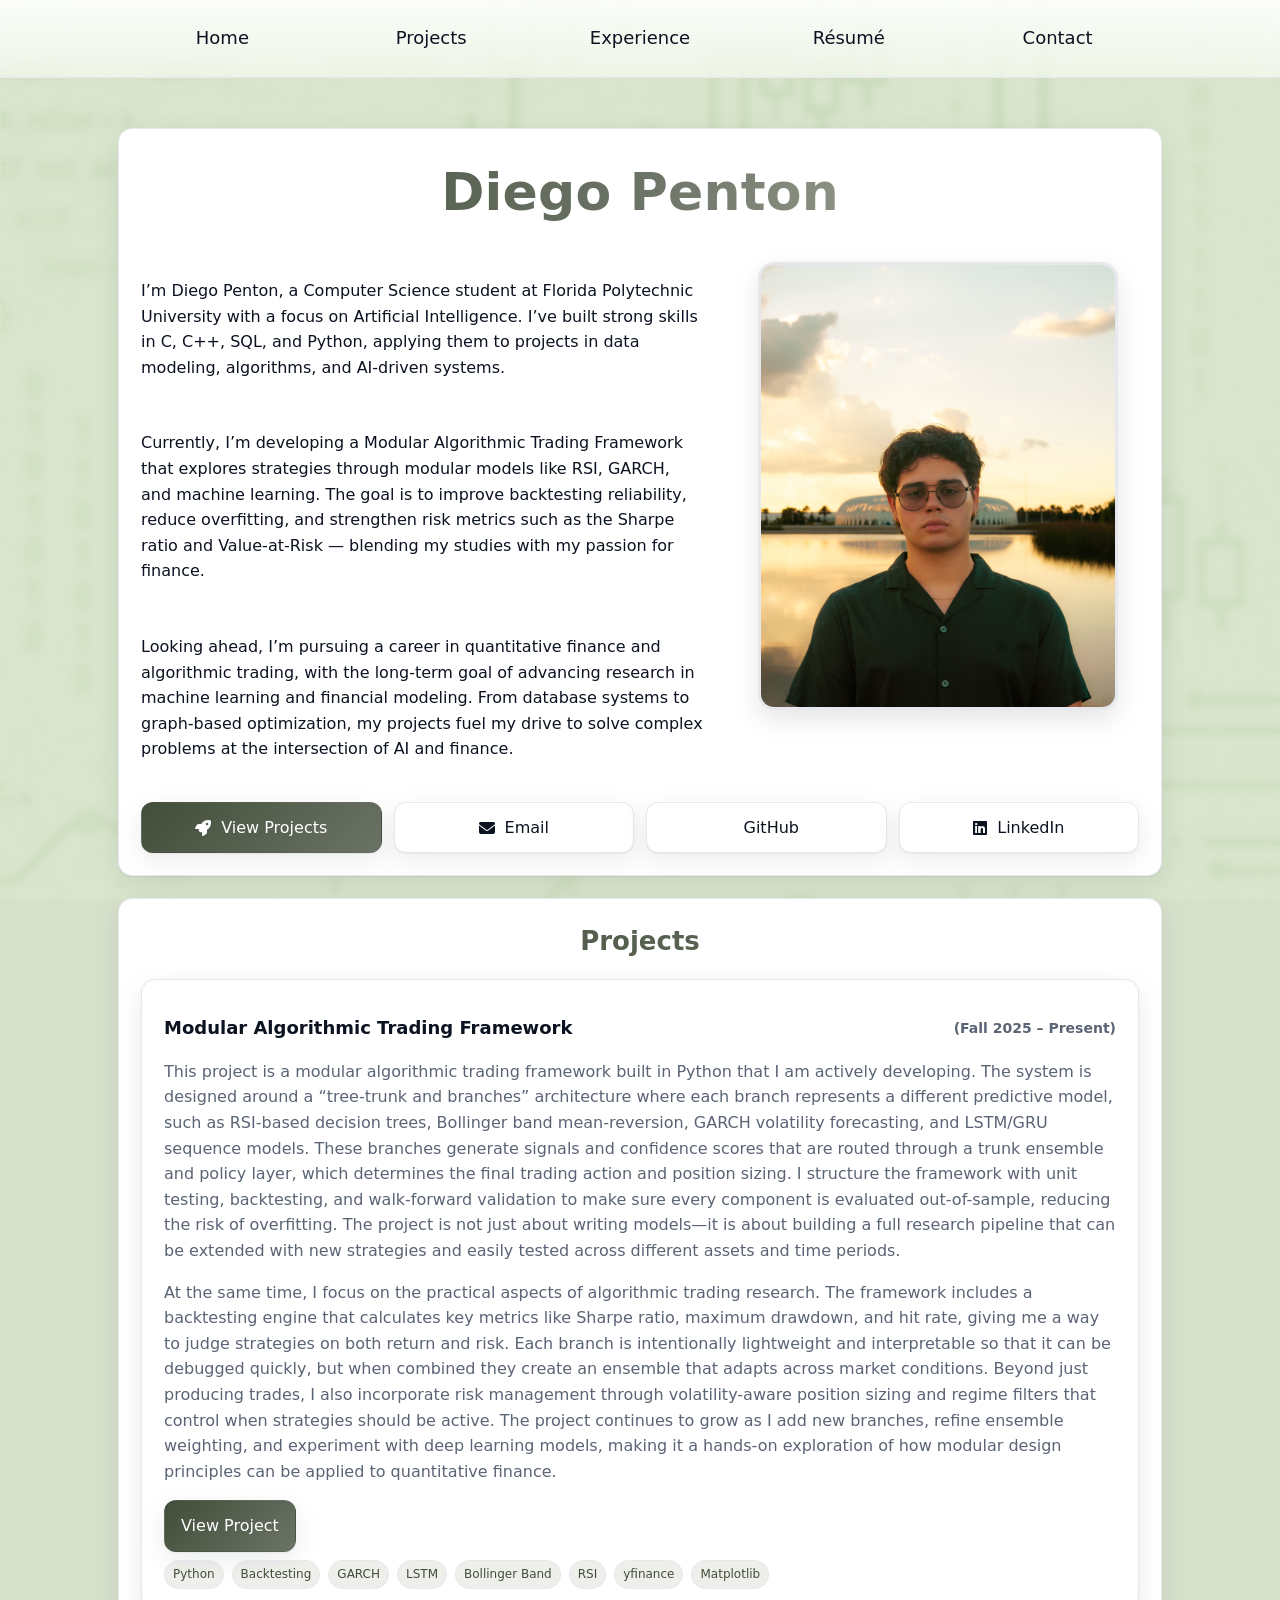
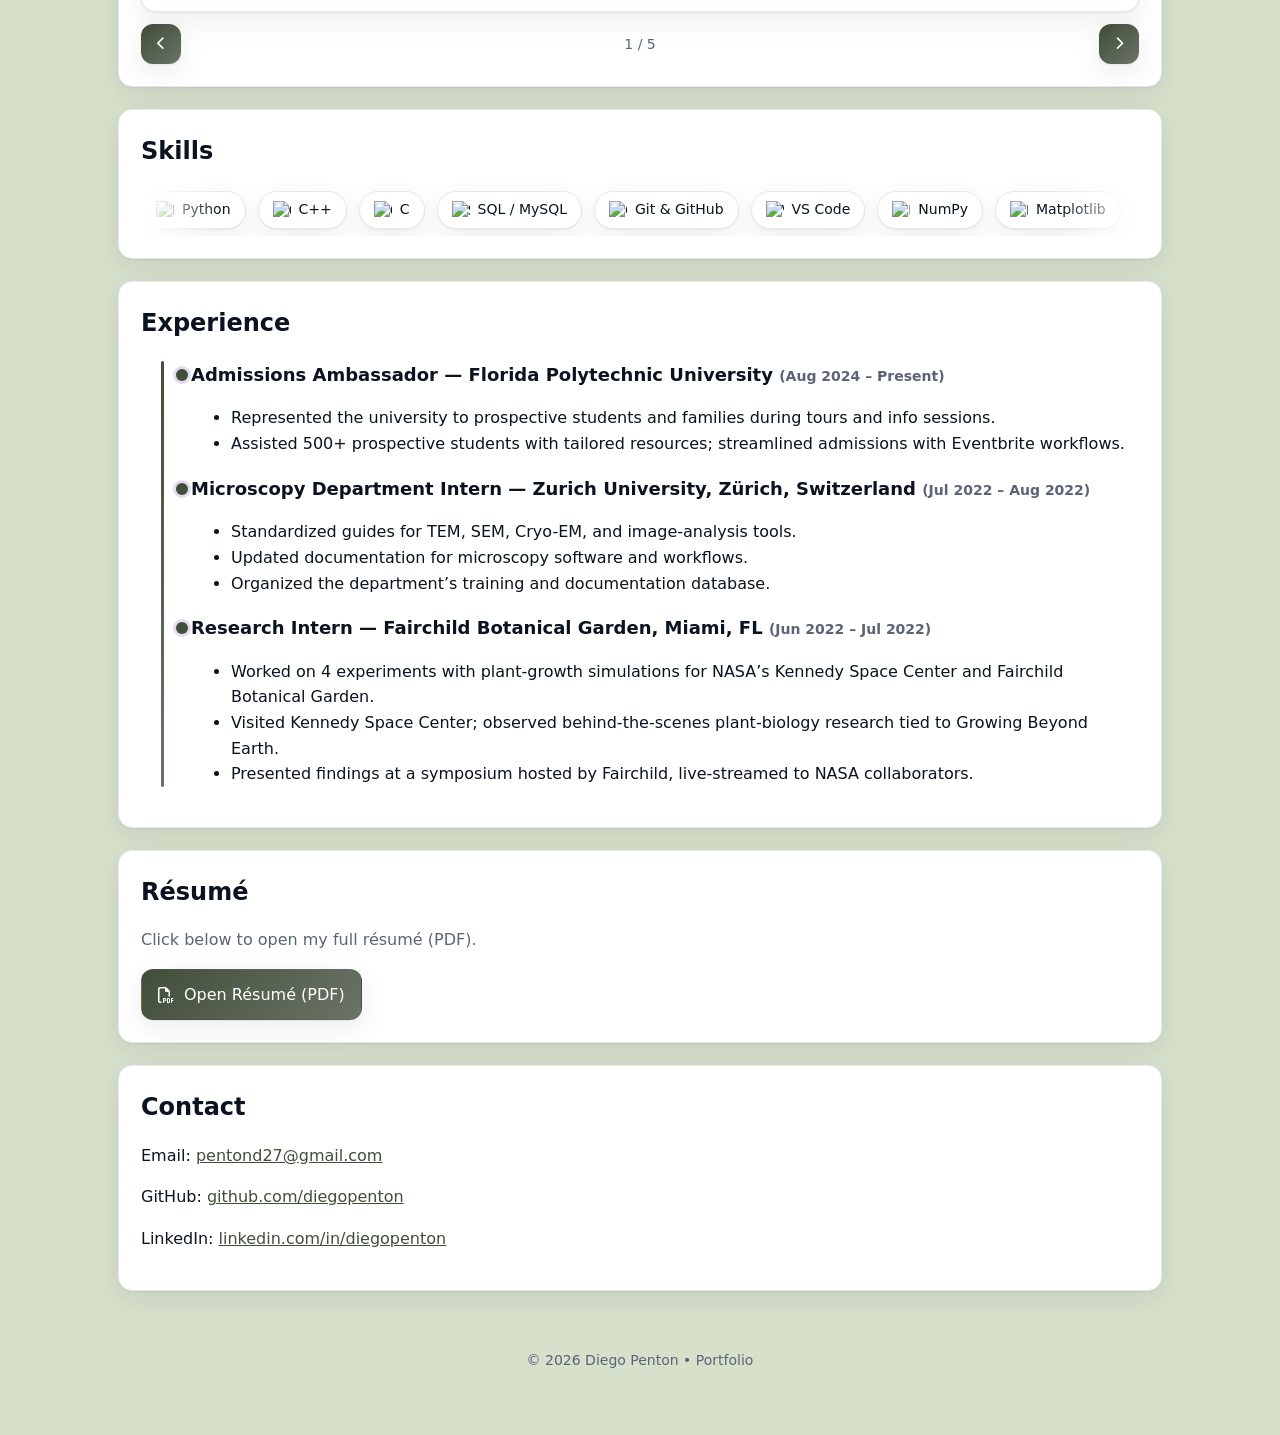
==== index.html @ 72106fbd "Update portfolio resume link to 2026 PDF" ====
<!DOCTYPE html>
<html lang="en">
<head>
  <meta charset="utf-8" />
  <meta name="viewport" content="width=device-width, initial-scale=1" />
  <title>Diego Penton — Portfolio</title>
  <meta name="description" content="Diego Penton — Computer Science (AI). Projects, experience, skills, and contact." />
  <meta name="color-scheme" content="light dark">

  <!-- Icons -->
  <link rel="stylesheet" href="https://cdn.jsdelivr.net/gh/devicons/devicon@v2.15.1/devicon.min.css" />
  <link rel="stylesheet" href="https://cdnjs.cloudflare.com/ajax/libs/font-awesome/6.5.1/css/all.min.css" />

  <style>
    /* =============================
       Design tokens (Sage palette)
    ============================= */
    :root{
      --bg:#d7e0cb;      /* page background */
      --card:#ffffff;    /* cards/panels */
      --text:#46523f;    /* main text */
      --muted:#6b7366;   /* secondary text */
      --border:#dadcd0;  /* subtle divider */
    
      --accent:#414e39;   /* deep sage */
      --accent-2:#6b7366; /* desaturated sage */
      --accent-3:#bdbfae; /* warm light sage */
    
      --radius:14px;
      --shadow:0 1px 2px rgba(0,0,0,.05), 0 8px 24px rgba(0,0,0,.08);
    }

    @media (prefers-color-scheme: light){
      :root{
        --bg:#ffffff; --text:#0b1220; --muted:#5b6475; --card:#ffffff; --border:#e6e8ee;
        --shadow:0 1px 2px rgba(16,24,40,.06), 0 8px 28px rgba(16,24,40,.08);
      }
    }

    /* =============================
       Base
    ============================= */
    *{ box-sizing:border-box; }

    html, body{
      margin:0;
      padding:0;
      background:
        radial-gradient(1000px 600px at 85% -10%, rgba(189,191,174,.45), transparent 60%),
        radial-gradient(900px 520px at -10% 10%, rgba(107,115,102,.25), transparent 55%),
        var(--bg);
      color:var(--text);
      font:16px/1.6 ui-sans-serif, system-ui, -apple-system, Segoe UI, Inter, Roboto, Arial, sans-serif;
    }

    a{ color:var(--accent); }
    a:hover{ text-decoration:underline; }

    .wrap{ max-width:1100px; margin:0 auto; padding:28px; }

    .card{
      background:var(--card);
      border:1px solid var(--border);
      border-radius:var(--radius);
      box-shadow:var(--shadow);
      padding:22px;
    }

    .btn{
      display:inline-flex;
      gap:10px;
      align-items:center;
      padding:12px 16px;
      border-radius:12px;
      border:1px solid var(--border);
      background:var(--card);
      color:var(--text);
      box-shadow:var(--shadow);
      text-decoration:none;
    }
    .btn.primary{
      background:linear-gradient(135deg, var(--accent), var(--accent-2));
      color:#fff;
      border-color:transparent;
    }
    .btn.primary:hover{ filter:brightness(1.05); }

    h1{ font-size:36px; letter-spacing:.2px; margin:0; }
    h2{ font-size:24px; margin:0 0 12px; }
    h3{ font-size:18px; margin:12px 0 6px; }
    .sub{ color:var(--muted); }

    section{ margin:22px 0; }

    /* =============================
       Navbar (centered links)
    ============================= */
    .nav{
      position:sticky;
      top:0;
      z-index:50;
      background:linear-gradient(180deg, rgba(255,255,255,.9), rgba(255,255,255,.6));
      border-bottom:1px solid var(--border);
      backdrop-filter:saturate(140%) blur(8px);
    }
    .nav-inner{
      max-width:1100px;
      margin:0 auto;
      padding:10px 28px;
      display:flex;
      align-items:center;
      justify-content:center;
      gap:40px;
    }
    .links{
      display:flex;
      flex:1;
      justify-content:space-between;
    }
    .links a{
      flex:1;
      text-align:center;
      font-size:18px;
      padding:14px 0;
      border:none;
      background:transparent;
      border-radius:0;
      color:var(--text);
      text-decoration:none;
    }

    /* =============================
       Hero (title + 2-column layout)
    ============================= */
    .hero{ margin-bottom:18px; }

    .hero-title{
      font-size:52px;
      font-weight:700;
      text-align:center;
      margin:0 0 28px 0;
      background:linear-gradient(90deg, var(--accent), var(--accent-2), var(--accent-3));
      -webkit-background-clip:text;
      background-clip:text;
      color:transparent;
    }

    .hero-grid{
      display:grid;
      grid-template-columns:1.4fr 1fr; /* text more space */
      gap:32px;
      align-items:start;             /* top-align text + photo */
    }
    .hero-text{
      display:flex;
      flex-direction:column;
      gap:18px;
    }
    .about-text{
      font-size:18px;
      line-height:1.75;
      color:var(--text);
    }

    /* Hero buttons — responsive 4-across */
    .hero-buttons{
      display:grid;
      gap:12px;
      margin-top:24px;
    }
    .hero-buttons .btn{
      width:100%;
      justify-content:center;
      text-align:center;
    }
    @media (min-width:600px){
      .hero-buttons{ grid-template-columns:repeat(2, 1fr); }
    }
    @media (min-width:900px){
      .hero-buttons{ grid-template-columns:repeat(4, 1fr); }
    }

    /* Hero photo */
    .hero-photo{ justify-self:center; }
    .avatar-hero{
      width:100%;
      max-width:360px;
      height:auto;
      object-fit:cover;
      border-radius:16px;
      border:3px solid var(--border);
      box-shadow:0 10px 26px rgba(0,0,0,.1);
      background:#fff;
      margin:0 auto;
    }

    /* Stack hero on mobile */
    @media (max-width:900px){
      .hero-grid{ grid-template-columns:1fr; text-align:center; }
      .hero-buttons{ justify-content:center; } /* not strictly needed w/grid, kept harmless */
    }

    /* =============================
       Projects (carousel + tags)
    ============================= */
    .proj-grid{ display:grid; gap:16px; }
    @media (min-width:800px){
      .proj-grid{ grid-template-columns:repeat(2, minmax(0,1fr)); }
    }

    .proj{ overflow:hidden; }
    .proj h3{
      display:flex;
      align-items:center;
      justify-content:space-between;
    }

    .proj-heading{
      display:flex;
      align-items:center;
      justify-content:center;
      font-size:26px;
      font-weight:600;
      margin-bottom:16px;
      text-align:center;
      background:linear-gradient(90deg, var(--accent), var(--accent-2));
      -webkit-background-clip:text;
      background-clip:text;
      color:transparent;
    }

    .tags{
      display:flex;
      gap:8px;
      flex-wrap:wrap;
      margin-top:8px;
    }
    .tag{
      font-size:12px;
      padding:4px 8px;
      border:1px solid var(--border);
      border-radius:999px;
      color:var(--accent);
      background:rgba(189,191,174,.25);
    }

    /* Carousel */
    .proj-carousel{ position:relative; }
    .proj-carousel .proj{ display:none; }
    .proj-carousel .proj.active{ display:block; }

    .proj-controls{
      display:flex;
      align-items:center;
      justify-content:space-between;
      gap:12px;
      margin-top:12px;
    }
    .proj-btn{
      display:inline-flex;
      align-items:center;
      justify-content:center;
      width:40px;
      height:40px;
      border-radius:10px;
      cursor:pointer;
      border:1px solid var(--border);
      background:var(--card);
      color:var(--text);
      box-shadow:var(--shadow);
    }
    .proj-btn:hover{ border-color:var(--accent); }
    .proj-counter{ color:var(--muted); font-size:14px; }

    /* =============================
       Skills (teleprompter marquee)
    ============================= */
    .skills-marquee{
      overflow:hidden;
      position:relative;
      padding:8px 0;
      mask-image:linear-gradient(90deg, transparent 0, #000 8%, #000 92%, transparent 100%);
      -webkit-mask-image:linear-gradient(90deg, transparent 0, #000 8%, #000 92%, transparent 100%);
    }
    .skills-marquee .track{
      display:inline-flex;
      gap:12px;
      will-change:transform;
      animation:marquee var(--dur, 20s) linear infinite;
    }
    .skills-marquee:hover .track{ animation-play-state:paused; }
    .skills-marquee[data-dir="right"] .track{ animation-direction:reverse; }

    .skill{
      display:inline-flex;
      align-items:center;
      gap:8px;
      padding:8px 14px;
      border:1px solid var(--border);
      border-radius:999px;
      background:var(--card);
      color:var(--text);
      box-shadow:var(--shadow);
      font-size:14px;
      line-height:1.4;
      white-space:nowrap;
    }
    .skill-icon{ width:18px; height:18px; object-fit:contain; flex-shrink:0; }

    @keyframes marquee{
      from{ transform:translateX(0); }
      to  { transform:translateX(-50%); }
    }
    @media (prefers-reduced-motion:reduce){
      .skills-marquee .track{ animation:none; }
      .skills-marquee{
        mask-image:none;
        -webkit-mask-image:none;
        overflow:visible;
      }
    }

    /* =============================
       Timeline (Experience)
    ============================= */
    .timeline{
      position:relative;
      padding-left:50px;                /* space between line and text */
    }
    .timeline::before{
      content:"";
      position:absolute;
      left:20px;
      top:0;
      bottom:0;
      width:3px;
      border-radius:3px;
      background:linear-gradient(var(--accent), var(--accent-2));
    }
    .titem{
      position:relative;
      margin:18px 0;
    }
    .titem::before{
      content:"";
      position:absolute;
      left:-15px;
      top:.5rem;
      width:12px;
      height:12px;
      border-radius:50%;
      background:var(--accent);
      box-shadow:0 0 0 3px rgba(116,75,186,.2);
    }

    /* =============================
       Footer
    ============================= */
    footer{ text-align:center; color:var(--muted); padding:36px 0; }
    .small{ font-size:14px; color:var(--muted); }
    .proj-btn{
      display:inline-flex;
      align-items:center;
      justify-content:center;
      width:40px;
      height:40px;
      border-radius:12px;
      cursor:pointer;
      border:none;
      background:linear-gradient(135deg, var(--accent), var(--accent-2));
      color:#fff;
      box-shadow:var(--shadow);
      transition:filter 0.2s ease;
    }
      .proj-btn:hover{
      filter:brightness(1.05);
    }

    html, body {
      /* fallback while the image loads */
      background-color: #d7e0cb;

      /* wallpaper */
      background-image: url('quant_coding_finance_bg_v2.jpg'); /* adjust if in assets/img */
      background-repeat: repeat-y;        /* tall image, repeats vertically if needed */
      background-position: center top;
      background-size: cover;             /* scales to always cover viewport */
      background-attachment: fixed;       /* gives subtle parallax on scroll */
      margin: 0;
      padding: 0;
    }
    /* Ensure body creates a stacking context */
    body { position: relative; }

    
    .bg-blur{
      position: fixed;
      inset: 0;
      pointer-events: none;                 
      background: rgba(215,224,203,0.55);   
      backdrop-filter: blur(4px);
      -webkit-backdrop-filter: blur(4px);   
      z-index: 0;                          
    } 
    /* Lift your content above the overlay */
    .nav, .wrap, .card, header, main, footer { 
      position: relative; 
      z-index: 1; 
}


  </style>
</head>

<body>
  <body>
  <!-- Blur overlay -->
  <div class="bg-blur" aria-hidden="true"></div>
  <!-- ===========================
       NAVBAR
  ============================ -->
  <div class="nav">
    <div class="nav-inner">
      <nav class="links">
        <a href="#home">Home</a>
        <a href="#projects">Projects</a>
        <a href="#experience">Experience</a>
        <a href="#resume">Résumé</a>
        <a href="#contact">Contact</a>
      </nav>
    </div>
  </div>

  <div class="wrap">
    <!-- ===========================
    <!-- HERO / HOME -->
    <section id="home" class="hero card">
      <!-- Title -->
      <h1 class="hero-title gradient-text">Diego Penton</h1>
    
      <!-- Two-column grid -->
      <div class="hero-grid">
        <!-- LEFT: About -->
        <div class="hero-text">
          <p class="about-par">
            I’m Diego Penton, a Computer Science student at Florida Polytechnic University with a
            focus on Artificial Intelligence. I’ve built strong skills in C, C++, SQL, and Python,
            applying them to projects in data modeling, algorithms, and AI-driven systems.
          </p>
        
          <p class="about-par">
            Currently, I’m developing a Modular Algorithmic Trading Framework that explores strategies
            through modular models like RSI, GARCH, and machine learning. The goal is to improve
            backtesting reliability, reduce overfitting, and strengthen risk metrics such as the
            Sharpe ratio and Value-at-Risk — blending my studies with my passion for finance.
          </p>
        
          <p class="about-par">
            Looking ahead, I’m pursuing a career in quantitative finance and algorithmic trading,
            with the long-term goal of advancing research in machine learning and financial modeling.
            From database systems to graph-based optimization, my projects fuel my drive to solve
            complex problems at the intersection of AI and finance.
          </p>
        </div>
      
        <!-- RIGHT: Profile -->
        <div class="hero-photo">
          <img src="profile.jpg" alt="Portrait of Diego Penton" class="avatar-hero" />
        </div>
      </div>
    
      <!-- Buttons row (full width under both columns) -->
      <div class="hero-buttons">
        <a class="btn primary" href="#projects"><i class="fa-solid fa-rocket"></i> View Projects</a>
        <a class="btn" href="mailto:pentond27@gmail.com"><i class="fa-solid fa-envelope"></i> Email</a>
        <a class="btn" href="https://github.com/diegopenton" target="_blank" rel="noopener"><i class="devicon-github-original"></i> GitHub</a>
        <a class="btn" href="https://www.linkedin.com/in/diegopenton" target="_blank" rel="noopener"><i class="fa-brands fa-linkedin"></i> LinkedIn</a>
      </div>
    </section>



    <!-- ===========================
         PROJECTS
    ============================ -->
    <section id="projects">
      <div class="card">
        <div class="proj-heading">Projects</div>

        <div class="proj-carousel" id="projCarousel">
          <!-- 1. Modular Trading -->
          <article class="card proj">
            <h3>Modular Algorithmic Trading Framework <span class="small">(Fall 2025 – Present)</span></h3>
            <p class="sub">
              This project is a modular algorithmic trading framework built in Python that I am actively developing.
              The system is designed around a “tree-trunk and branches” architecture where each branch represents
              a different predictive model, such as RSI-based decision trees, Bollinger band mean-reversion, GARCH
              volatility forecasting, and LSTM/GRU sequence models. These branches generate signals and confidence
              scores that are routed through a trunk ensemble and policy layer, which determines the final trading
              action and position sizing. I structure the framework with unit testing, backtesting, and walk-forward
              validation to make sure every component is evaluated out-of-sample, reducing the risk of overfitting.
              The project is not just about writing models—it is about building a full research pipeline that can be
              extended with new strategies and easily tested across different assets and time periods.
            </p>
            <p class="sub">
              At the same time, I focus on the practical aspects of algorithmic trading research. The framework
              includes a backtesting engine that calculates key metrics like Sharpe ratio, maximum drawdown, and
              hit rate, giving me a way to judge strategies on both return and risk. Each branch is intentionally
              lightweight and interpretable so that it can be debugged quickly, but when combined they create an
              ensemble that adapts across market conditions. Beyond just producing trades, I also incorporate risk
              management through volatility-aware position sizing and regime filters that control when strategies
              should be active. The project continues to grow as I add new branches, refine ensemble weighting,
              and experiment with deep learning models, making it a hands-on exploration of how modular design
              principles can be applied to quantitative finance.
            </p>
            <a class="btn primary" href="https://github.com/diegopenton/Modular_Algorithmic_Trading_Framework" target="_blank" rel="noopener">View Project</a>
            <div class="tags">
              <span class="tag">Python</span>
              <span class="tag">Backtesting</span>
              <span class="tag">GARCH</span>
              <span class="tag">LSTM</span>
              <span class="tag">Bollinger Band</span>
              <span class="tag">RSI</span>
              <span class="tag">yfinance</span>
              <span class="tag">Matplotlib</span>
            </div>
          </article>

          <!-- 2. DB Project -->
          <article class="card proj" id="database-project">
            <h3>Database Systems Project — The Book Nook <span class="small">(Spring 2025)</span></h3>
            <p class="sub">
              For my <strong>Database Systems course project</strong>, I designed and implemented a relational database
              for <em>The Book Nook</em>, a fictional bookstore specializing in science fiction and fantasy.
              The store needed a system to manage its growing catalog of books and merchandise, track customer purchase histories,
              and generate accurate invoices. I created an entity–relationship model with subtypes for products,
              separating physical books, eBooks, and merchandise. From there, I built the schema, wrote SQL scripts
              for table creation, and implemented stored procedures, queries, and views to automate invoicing,
              update inventory in real time, and analyze sales data.
            </p>
            <p class="sub">
              Working independently, I normalized the design to the third normal form (3NF) to ensure consistency and efficiency.
              I tested the database using realistic dummy data and evaluated its performance with indexing to speed up queries.
              The final solution provided a strong foundation for handling inventory, customer data, and transactions across both
              in-store and online sales. This project not only strengthened my SQL and database modeling skills but also gave me
              practical experience in solving real-world business challenges with structured data systems.
            </p>
            <a class="btn primary" href="TheBookNook.mp4" target="_blank" rel="noopener">View Project</a>
            <div class="tags">
              <span class="tag">SQL</span><span class="tag">Schema</span><span class="tag">Indexes</span><span class="tag">Final Project</span>
            </div>
          </article>

          <!-- 3. Graph Airports -->
          <article class="card proj">
            <h3>Graph-Based Airport Connectivity & Route Optimization <span class="small">(Spring 2025)</span></h3>
            <p class="sub">
              This class final project, completed with two other CS students, implemented a graph-theoretic system to analyze and optimize
              airport connectivity. Airports were modeled as nodes and flight routes as weighted edges, allowing us to calculate shortest
              paths, state-based searches, connection counts, and spanning trees. The system was coded in C++ with a custom Graph class
              featuring adjacency lists, state mappings, and connection tracking.
            </p>
            <p class="sub">
              My role emphasized algorithm design and testing. We implemented shortest-path search, minimum spanning tree algorithms
              (Prim’s and Kruskal’s), and route optimization with stop constraints. This work highlighted the trade-offs in graph
              traversal efficiency and demonstrated how theoretical data-structures can be applied to real-world transportation networks.
              Deliverables included the full C++ source code, a report, and a final presentation.
            </p>
            <a class="btn primary" href="https://github.com/diegopenton/Graph-Based-Airport-Connectivity-and-Flight-Route-Optimization-System-Data-Structures-Final-Project-" target="_blank" rel="noopener">View Project</a>
            <div class="tags"><span class="tag">C++</span><span class="tag">Graphs</span><span class="tag">Algorithms</span><span class="tag">Final Project</span></div>
          </article>

          <!-- 4. Acoustic Modeling -->
          <article class="card proj">
            <h3>Scientific Python Acoustic Modeling <span class="small">(Fall 2024)</span></h3>
            <p class="sub">
              This final project, built with two other students, explored acoustic modeling using Python. We developed a Tkinter-based GUI
              that allowed users to import .wav or .mp3 files and automatically compute RT60 reverberation time across low, mid, and high
              frequency bands. The tool integrated signal-processing methods such as Fourier transforms, bandpass filtering, and spectrogram
              visualizations, with results displayed in both time and frequency domains.
            </p>
            <p class="sub">
              Beyond its analytical capabilities, the project highlighted team collaboration and practical application of scientific Python
              libraries. I implemented the plotting and RT60 estimation pipeline, ensuring accuracy through Welch’s method and frequency
              analysis. By combining NumPy, SciPy, Matplotlib, and pydub into a single workflow, we delivered an interactive platform for
              exploring room acoustics that could be extended for further research.
            </p>
            <a class="btn primary" href="https://github.com/diegopenton/Scientific-Python-Interactive-Data-Acoustic-Modeling-Problem-Solving-in-Python-Final-Project-" target="_blank" rel="noopener">View Project</a>
            <div class="tags"><span class="tag">Python</span><span class="tag">Tkinter</span><span class="tag">Matplotlib</span><span class="tag">Signal Processing</span><span class="tag">Final Project</span></div>
          </article>

          <!-- 5. Hackathon -->
          <article class="card proj">
            <h3>Etch-a-Sketch — Hackathon Project <span class="small">(Spring 2024)</span></h3>
            <p class="sub">
              Etch-a-Sketch was developed during a 6-hour hackathon by a team of five students from different disciplines.
              The project aimed to reimagine the classic Etch-a-Sketch toy by connecting it to a C++/Arduino microcontroller system
              capable of translating digital images into precise motor commands. We implemented an image-processing pipeline that
              converted line data into a sequence of motor movements, producing accurate sketches on the device.
            </p>
            <p class="sub">
              Working in a multidisciplinary team taught us how to combine hardware, software, and design expertise under tight
              deadlines. My focus was on programming the dual-motor logic to synchronize horizontal and vertical movements while
              minimizing error drift. This project demonstrated how rapid prototyping, collaboration, and creative engineering
              can produce a functional proof-of-concept within the constraints of a hackathon.
            </p>
            <a class="btn primary" href="https://devpost.com/software/hack-a-sketch" target="_blank" rel="noopener">View Project</a>
            <div class="tags"><span class="tag">C++</span><span class="tag">Arduino</span><span class="tag">Hackathon</span></div>
          </article>

          <!-- Carousel controls -->
          <div class="proj-controls" aria-label="Project navigation">
            <button class="proj-btn" id="projPrev" aria-label="Previous project">
              <i class="fa-solid fa-chevron-left"></i>
            </button>
            <div class="proj-counter" id="projCounter">1 / 5</div>
            <button class="proj-btn" id="projNext" aria-label="Next project">
              <i class="fa-solid fa-chevron-right"></i>
            </button>
          </div>
        </div>
      </div>
    </section>

    <!-- ===========================
         SKILLS
    ============================ -->
    <section id="skills">
      <div class="card">
        <h2>Skills</h2>
        <div class="skills-marquee" data-marquee data-speed="50">
          <div class="track">
            <span class="skill"><img class="skill-icon" src="https://cdn.jsdelivr.net/gh/devicons/devicon/icons/python/python-original.svg" alt="Python" /> Python</span>
            <span class="skill"><img class="skill-icon" src="https://cdn.jsdelivr.net/gh/devicons/devicon/icons/cplusplus/cplusplus-original.svg" alt="C++" /> C++</span>
            <span class="skill"><img class="skill-icon" src="https://cdn.jsdelivr.net/gh/devicons/devicon/icons/c/c-original.svg" alt="C" /> C</span>
            <span class="skill"><img class="skill-icon" src="https://cdn.jsdelivr.net/gh/devicons/devicon/icons/mysql/mysql-original.svg" alt="SQL/MySQL" /> SQL / MySQL</span>
            <span class="skill"><img class="skill-icon" src="https://cdn.jsdelivr.net/gh/devicons/devicon/icons/git/git-original.svg" alt="Git" /> Git & GitHub</span>
            <span class="skill"><img class="skill-icon" src="https://cdn.jsdelivr.net/gh/devicons/devicon/icons/vscode/vscode-original.svg" alt="VS Code" /> VS Code</span>
            <span class="skill"><img class="skill-icon" src="https://cdn.jsdelivr.net/gh/devicons/devicon/icons/numpy/numpy-original.svg" alt="NumPy" /> NumPy</span>
            <span class="skill"><img class="skill-icon" src="https://cdn.jsdelivr.net/gh/devicons/devicon/icons/matplotlib/matplotlib-original.svg" alt="Matplotlib" /> Matplotlib</span>
            <span class="skill"><i class="fa-solid fa-chart-line skill-icon"></i> yfinance</span>
            <span class="skill"><i class="fa-solid fa-project-diagram skill-icon"></i> Graph Theory</span>
            <span class="skill"><i class="fa-solid fa-database skill-icon"></i> Data Structures</span>
          </div>
        </div>
      </div>
    </section>

    <!-- ===========================
         EXPERIENCE
    ============================ -->
    <section id="experience">
      <div class="card">
        <h2>Experience</h2>
        <div class="timeline">
          <div class="titem">
            <h3>Admissions Ambassador — Florida Polytechnic University <span class="small">(Aug 2024 – Present)</span></h3>
            <ul class="list-compact">
              <li>Represented the university to prospective students and families during tours and info sessions.</li>
              <li>Assisted 500+ prospective students with tailored resources; streamlined admissions with Eventbrite workflows.</li>
            </ul>
          </div>
          <div class="titem">
            <h3>Microscopy Department Intern — Zurich University, Zürich, Switzerland <span class="small">(Jul 2022 – Aug 2022)</span></h3>
            <ul class="list-compact">
              <li>Standardized guides for TEM, SEM, Cryo-EM, and image-analysis tools.</li>
              <li>Updated documentation for microscopy software and workflows.</li>
              <li>Organized the department’s training and documentation database.</li>
            </ul>
          </div>
          <div class="titem">
            <h3>Research Intern — Fairchild Botanical Garden, Miami, FL <span class="small">(Jun 2022 – Jul 2022)</span></h3>
            <ul class="list-compact">
              <li>Worked on 4 experiments with plant-growth simulations for NASA’s Kennedy Space Center and Fairchild Botanical Garden.</li>
              <li>Visited Kennedy Space Center; observed behind-the-scenes plant-biology research tied to Growing Beyond Earth.</li>
              <li>Presented findings at a symposium hosted by Fairchild, live-streamed to NASA collaborators.</li>
            </ul>
          </div>
        </div>
      </div>
    </section>

    <!-- ===========================
         RESUME
    ============================ -->
    <section id="resume">
      <div class="card">
        <h2>Résumé</h2>
        <p class="sub">Click below to open my full résumé (PDF).</p>
        <a class="btn primary" href="Diego_Penton_Computer_Science_2026_Resume.pdf" target="_blank" rel="noopener">
          <i class="fa-regular fa-file-pdf"></i> Open Résumé (PDF)
        </a>
      </div>
    </section>

    <!-- ===========================
         CONTACT
    ============================ -->
    <section id="contact">
      <div class="card">
        <h2>Contact</h2>
        <p>Email: <a href="mailto:pentond27@gmail.com">pentond27@gmail.com</a></p>
        <p>GitHub: <a href="https://github.com/diegopenton" target="_blank" rel="noopener">github.com/diegopenton</a></p>
        <p>LinkedIn: <a href="https://www.linkedin.com/in/diegopenton" target="_blank" rel="noopener">linkedin.com/in/diegopenton</a></p>
      </div>
    </section>

    <footer>
      <div class="small">© <span id="y"></span> Diego Penton • Portfolio</div>
    </footer>
  </div>

  <script>
    // Smooth scroll for nav links
    document.querySelectorAll('.links a').forEach(a => {
      a.addEventListener('click', e => {
        const href = a.getAttribute('href') || '';
        if (href.startsWith('#')) {
          e.preventDefault();
          document.querySelector(href)?.scrollIntoView({ behavior:'smooth', block:'start' });
        }
      });
    });

    // Skills marquee: duplicate content for seamless loop and set duration
    document.querySelectorAll('[data-marquee]').forEach(mq => {
      const track = mq.querySelector('.track');
      const speed = Number(mq.dataset.speed || 120); // px/sec
      if (!track) return;

      track.innerHTML = track.innerHTML + track.innerHTML; // duplicate once

      requestAnimationFrame(() => {
        const contentWidth = track.scrollWidth / 2; // original width
        const dur = contentWidth / speed;           // seconds
        track.style.setProperty('--dur', dur + 's');
      });
    });

    // Year
    document.getElementById('y').textContent = new Date().getFullYear();

    // Project carousel (direct children only)
    (function(){
      const root = document.getElementById('projCarousel');
      if (!root) return;

      const items   = Array.from(root.querySelectorAll(':scope > article.proj'));
      const prevBtn = root.querySelector('#projPrev');
      const nextBtn = root.querySelector('#projNext');
      const counter = root.querySelector('#projCounter');

      let i = 0;
      const wrap = (n, len) => (n + len) % len;

      function show(idx){
        items.forEach((el, j) => el.classList.toggle('active', j === idx));
        if (counter) counter.textContent = (idx + 1) + ' / ' + items.length;
      }

      show(i);
      prevBtn?.addEventListener('click', () => { i = wrap(i - 1, items.length); show(i); });
      nextBtn?.addEventListener('click', () => { i = wrap(i + 1, items.length); show(i); });
    })();
  </script>
</body>
</html>
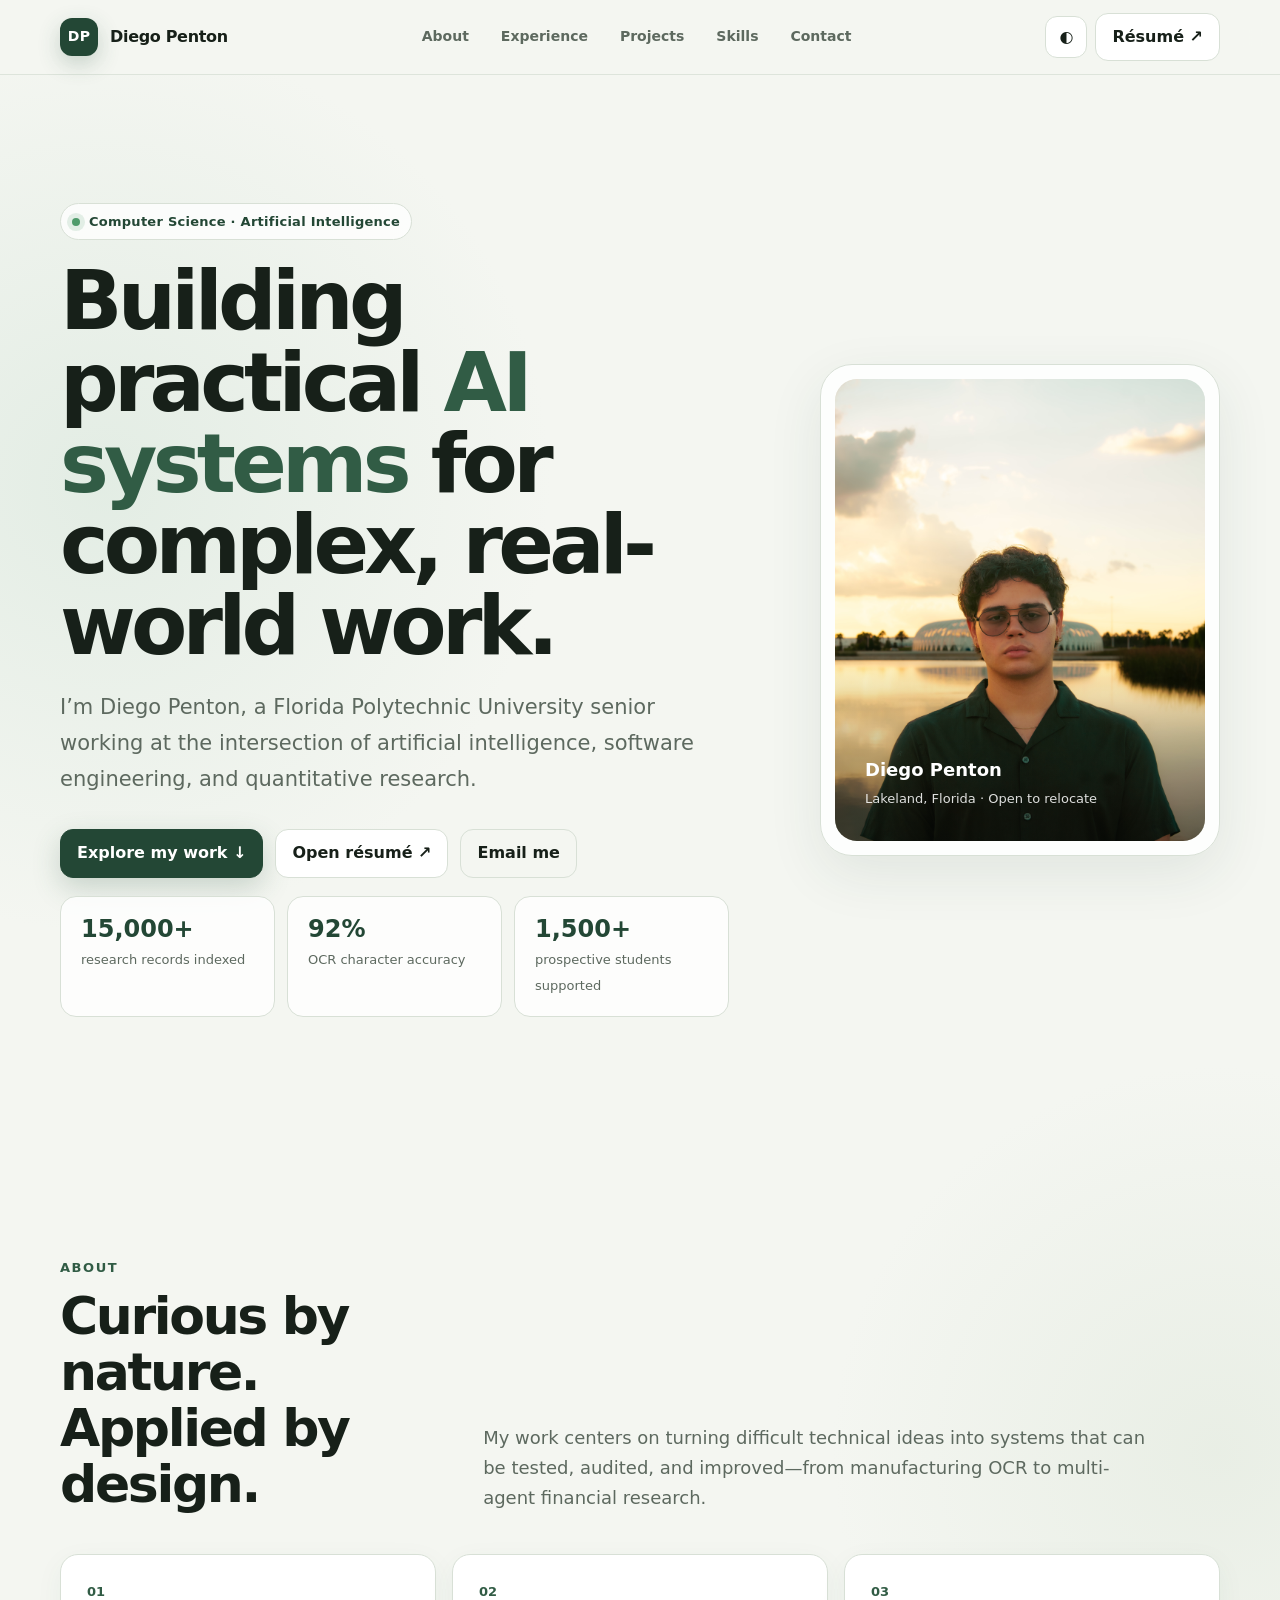
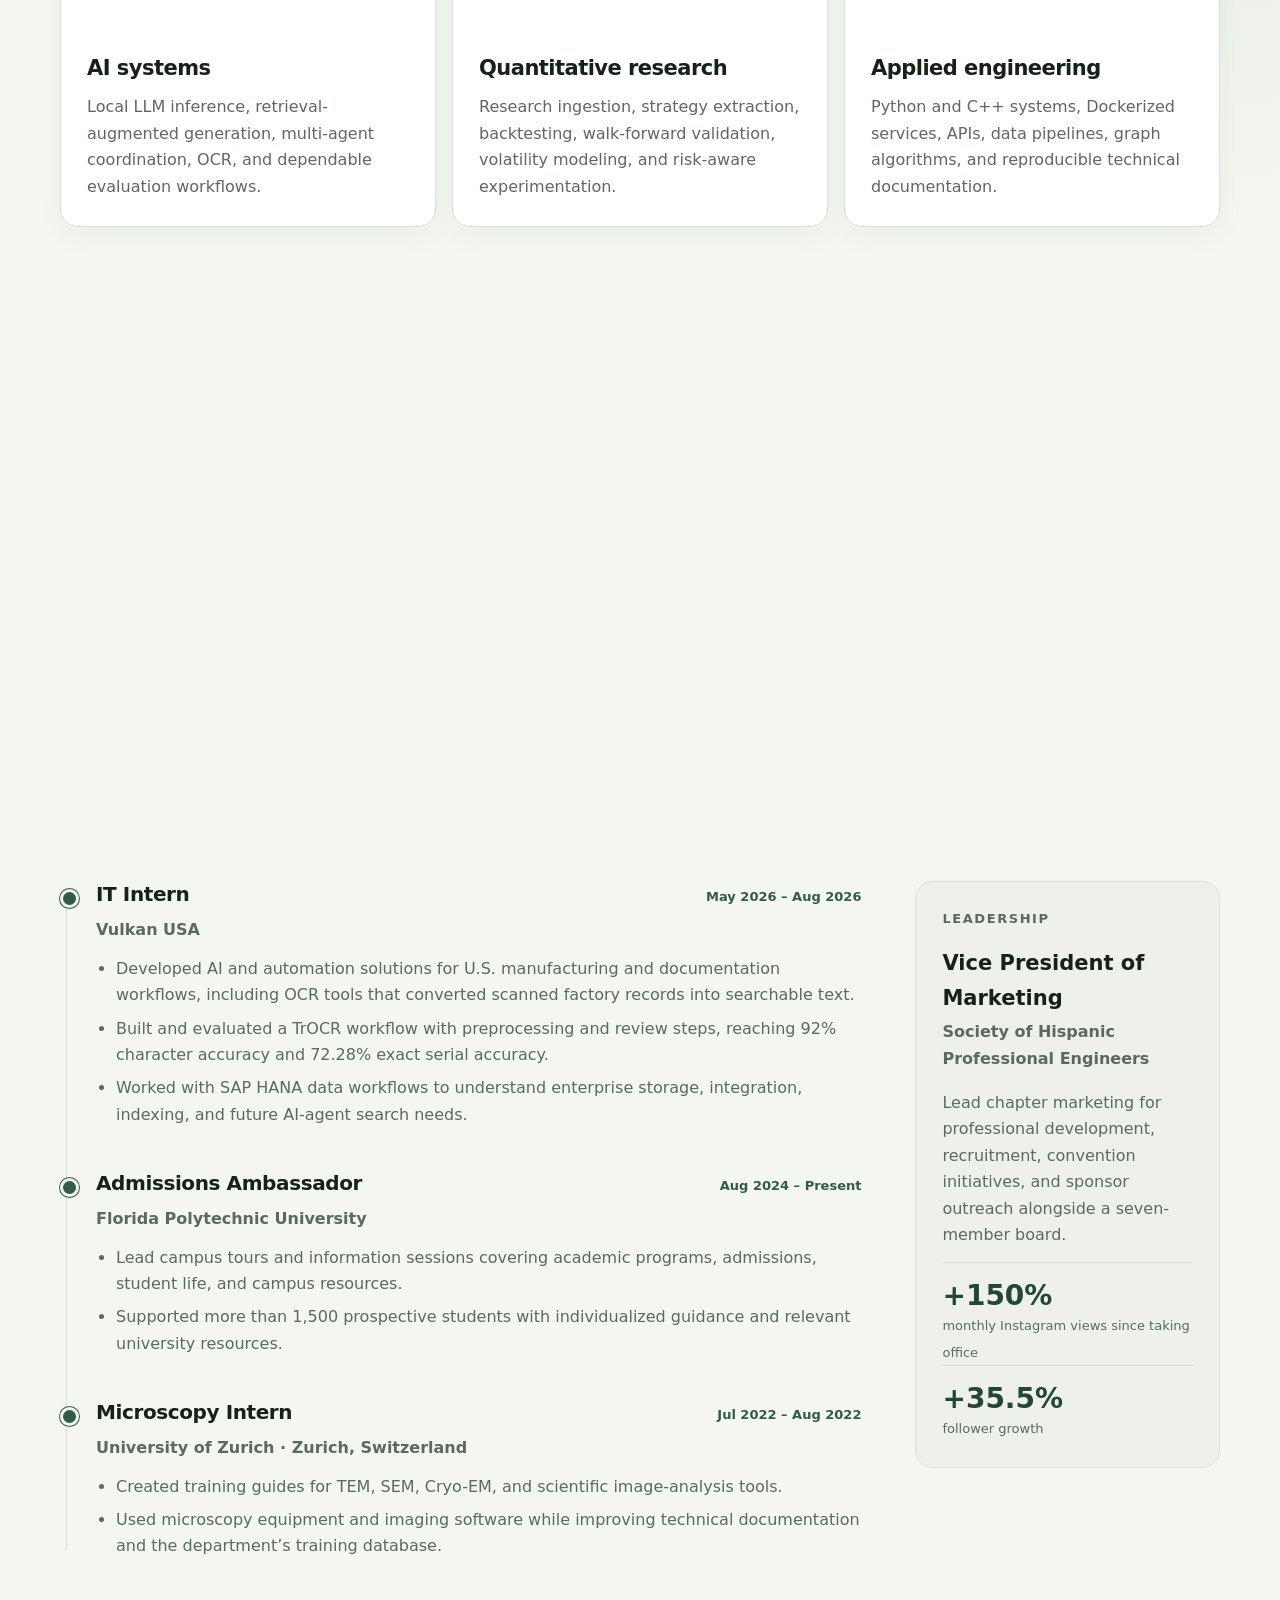
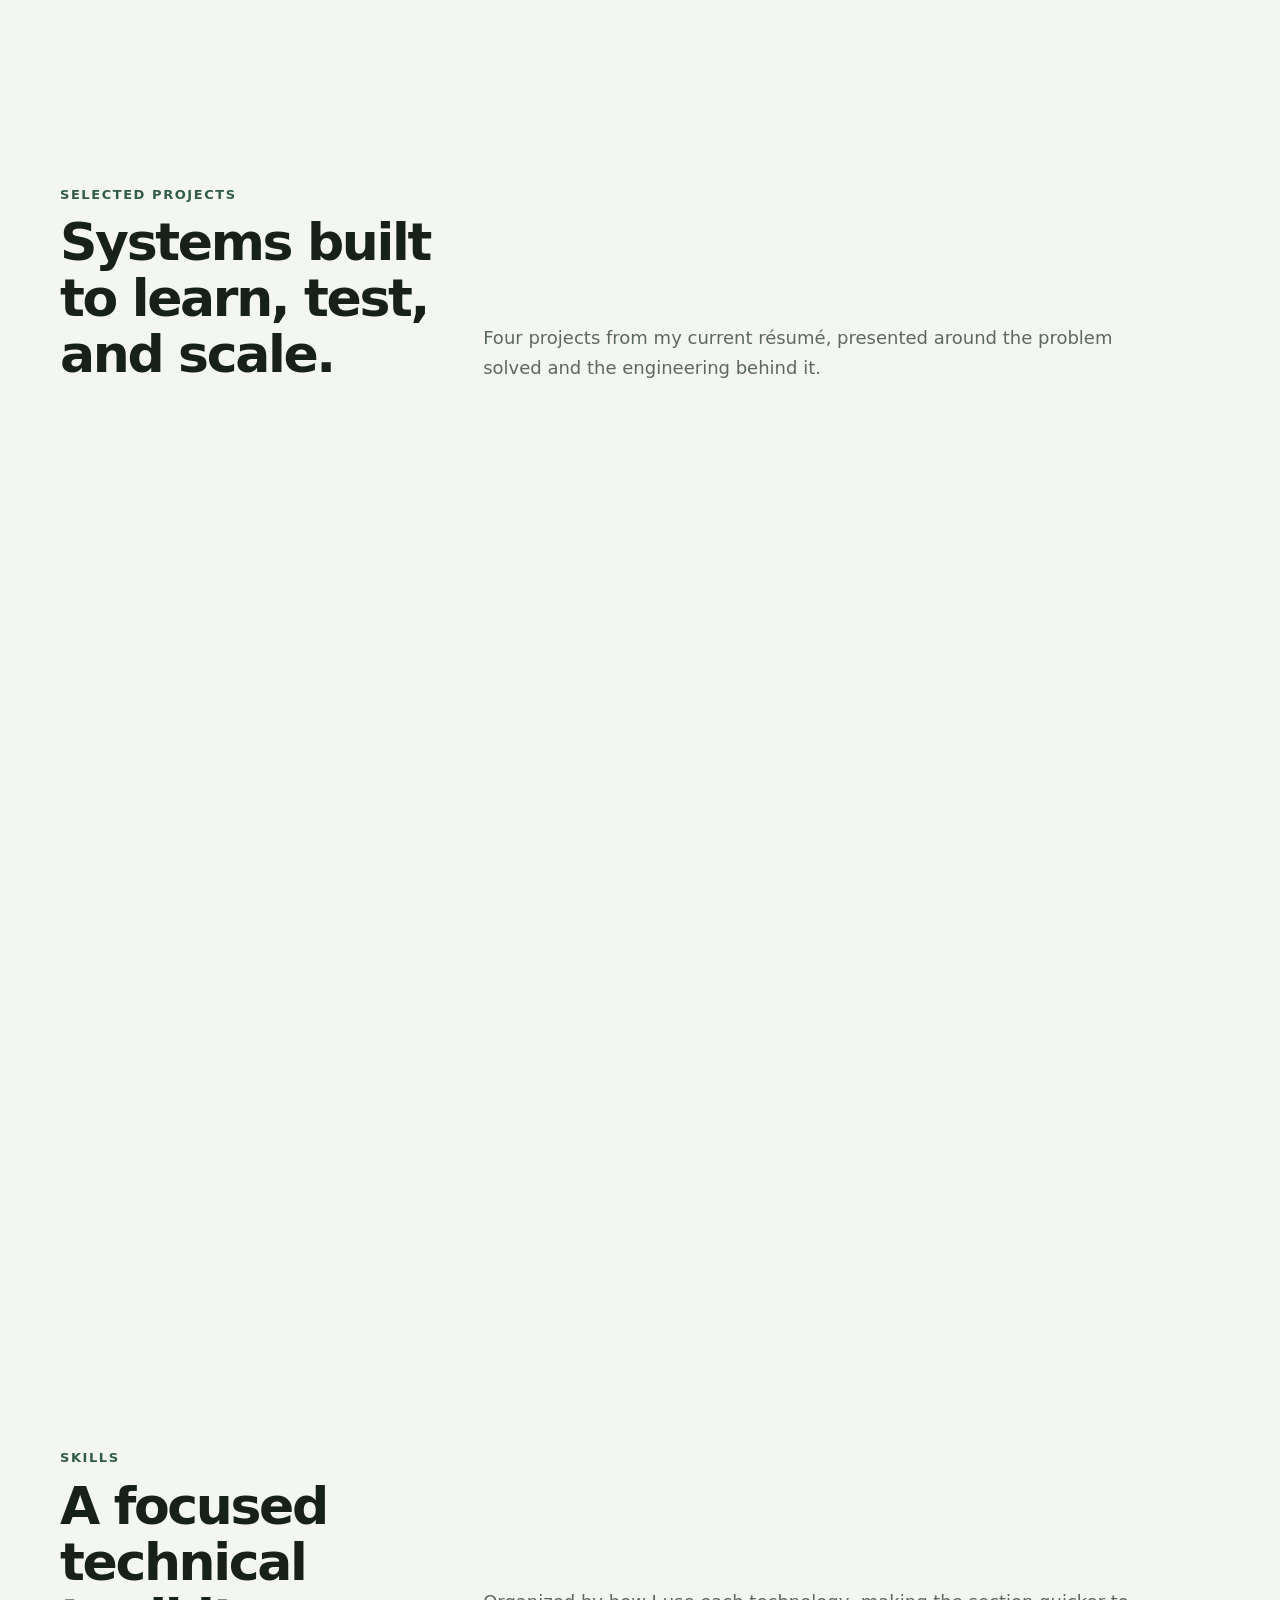
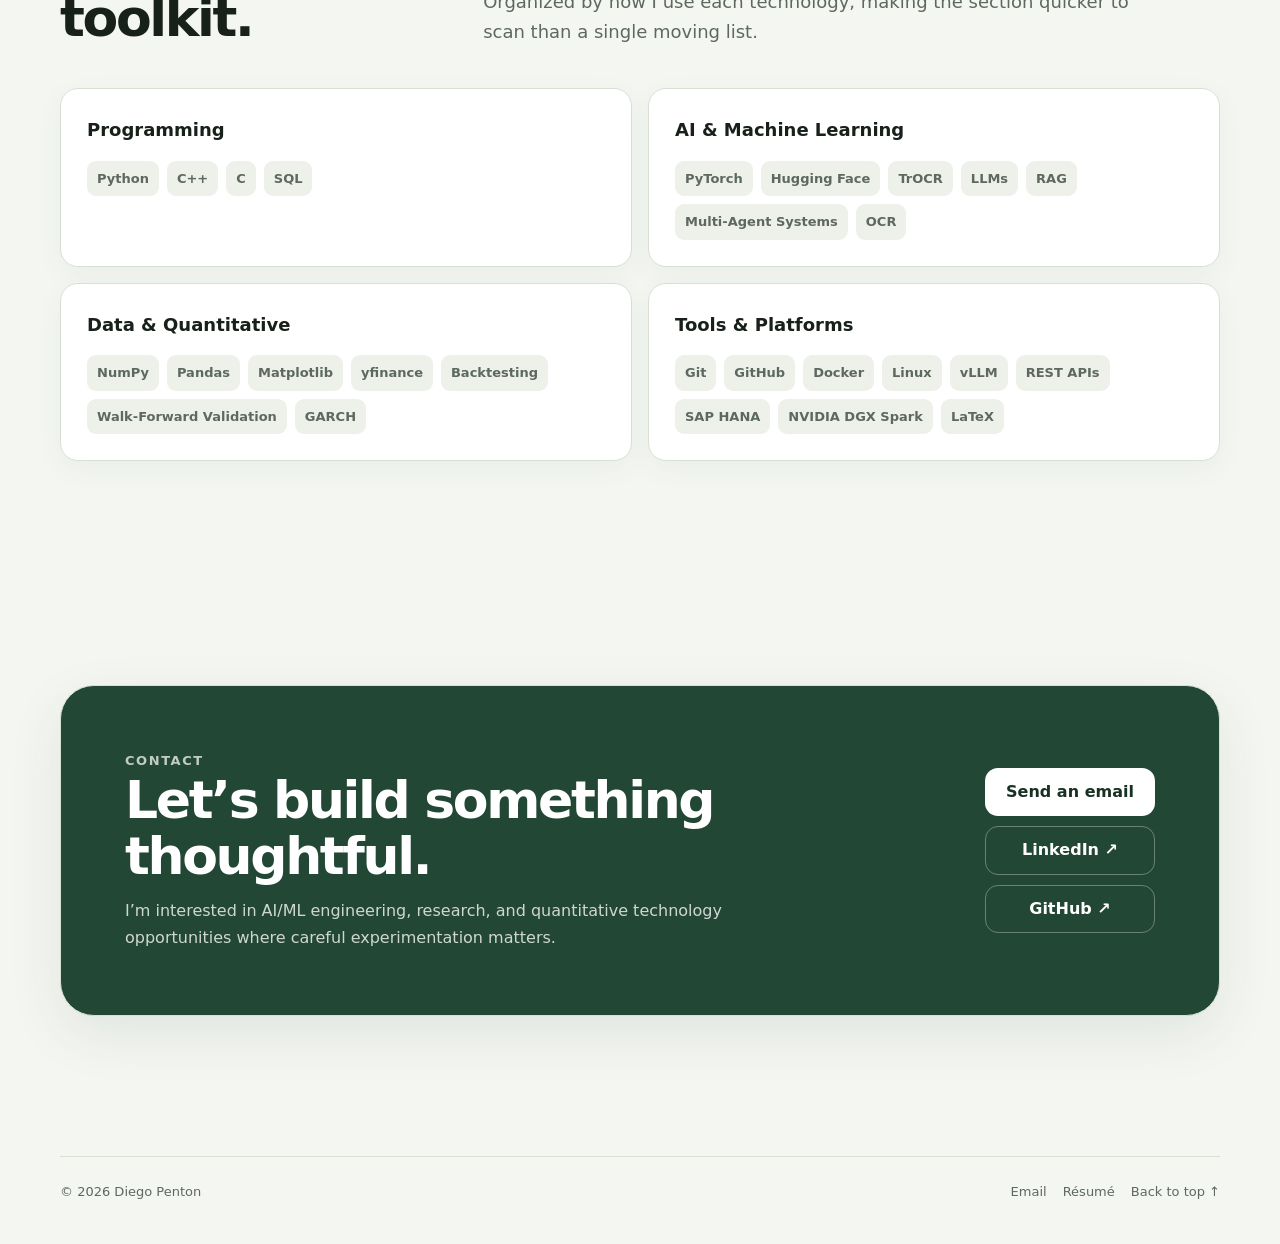
==== commit 186228d4: "Redesign portfolio with 2026 resume content" ====
--- a/index.html
+++ b/index.html
@@ -1,767 +1,1393 @@
-<!DOCTYPE html>
+<!doctype html>
 <html lang="en">
 <head>
-  <meta charset="utf-8" />
-  <meta name="viewport" content="width=device-width, initial-scale=1" />
-  <title>Diego Penton — Portfolio</title>
-  <meta name="description" content="Diego Penton — Computer Science (AI). Projects, experience, skills, and contact." />
-  <meta name="color-scheme" content="light dark">
-
-  <!-- Icons -->
-  <link rel="stylesheet" href="https://cdn.jsdelivr.net/gh/devicons/devicon@v2.15.1/devicon.min.css" />
-  <link rel="stylesheet" href="https://cdnjs.cloudflare.com/ajax/libs/font-awesome/6.5.1/css/all.min.css" />
+  <meta charset="utf-8">
+  <meta name="viewport" content="width=device-width, initial-scale=1">
+  <meta name="theme-color" content="#f4f6f1">
+  <meta name="description" content="Portfolio of Diego Penton, a Computer Science student focused on artificial intelligence, multi-agent systems, quantitative research, and applied software engineering.">
+  <meta property="og:title" content="Diego Penton | AI & Software Portfolio">
+  <meta property="og:description" content="AI systems, quantitative research, and applied software engineering.">
+  <meta property="og:type" content="website">
+  <meta property="og:url" content="https://diegopenton.github.io/">
+  <meta property="og:image" content="https://diegopenton.github.io/profile.jpg">
+  <title>Diego Penton | AI & Software Portfolio</title>
+
+  <script>
+    (function () {
+      var saved = localStorage.getItem("theme");
+      if (saved) document.documentElement.dataset.theme = saved;
+    })();
+  </script>
 
   <style>
-    /* =============================
-       Design tokens (Sage palette)
-    ============================= */
-    :root{
-      --bg:#d7e0cb;      /* page background */
-      --card:#ffffff;    /* cards/panels */
-      --text:#46523f;    /* main text */
-      --muted:#6b7366;   /* secondary text */
-      --border:#dadcd0;  /* subtle divider */
-    
-      --accent:#414e39;   /* deep sage */
-      --accent-2:#6b7366; /* desaturated sage */
-      --accent-3:#bdbfae; /* warm light sage */
-    
-      --radius:14px;
-      --shadow:0 1px 2px rgba(0,0,0,.05), 0 8px 24px rgba(0,0,0,.08);
-    }
-
-    @media (prefers-color-scheme: light){
-      :root{
-        --bg:#ffffff; --text:#0b1220; --muted:#5b6475; --card:#ffffff; --border:#e6e8ee;
-        --shadow:0 1px 2px rgba(16,24,40,.06), 0 8px 28px rgba(16,24,40,.08);
-      }
-    }
-
-    /* =============================
-       Base
-    ============================= */
-    *{ box-sizing:border-box; }
-
-    html, body{
-      margin:0;
-      padding:0;
+    :root {
+      color-scheme: light;
+      --bg: #f4f6f1;
+      --surface: #ffffff;
+      --surface-soft: #edf1ea;
+      --surface-strong: #e4ebe0;
+      --text: #172019;
+      --muted: #5d695f;
+      --line: #d8e0d6;
+      --accent: #315c45;
+      --accent-strong: #234735;
+      --accent-soft: #dce9df;
+      --warm: #9b6b43;
+      --shadow: 0 18px 55px rgba(35, 71, 53, 0.09);
+      --radius-lg: 28px;
+      --radius-md: 18px;
+      --max: 1160px;
+    }
+
+    html[data-theme="dark"] {
+      color-scheme: dark;
+      --bg: #101511;
+      --surface: #18201a;
+      --surface-soft: #1d2820;
+      --surface-strong: #253229;
+      --text: #eef4ef;
+      --muted: #aebbb0;
+      --line: #304036;
+      --accent: #91c6a5;
+      --accent-strong: #b8ddc5;
+      --accent-soft: #263b2d;
+      --warm: #d4a274;
+      --shadow: 0 20px 60px rgba(0, 0, 0, 0.24);
+    }
+
+    * {
+      box-sizing: border-box;
+    }
+
+    html {
+      scroll-behavior: smooth;
+      scroll-padding-top: 94px;
+    }
+
+    body {
+      margin: 0;
       background:
-        radial-gradient(1000px 600px at 85% -10%, rgba(189,191,174,.45), transparent 60%),
-        radial-gradient(900px 520px at -10% 10%, rgba(107,115,102,.25), transparent 55%),
+        radial-gradient(circle at 8% 8%, color-mix(in srgb, var(--accent-soft) 72%, transparent), transparent 28rem),
+        radial-gradient(circle at 95% 24%, color-mix(in srgb, var(--surface-strong) 70%, transparent), transparent 24rem),
         var(--bg);
-      color:var(--text);
-      font:16px/1.6 ui-sans-serif, system-ui, -apple-system, Segoe UI, Inter, Roboto, Arial, sans-serif;
-    }
-
-    a{ color:var(--accent); }
-    a:hover{ text-decoration:underline; }
-
-    .wrap{ max-width:1100px; margin:0 auto; padding:28px; }
-
-    .card{
-      background:var(--card);
-      border:1px solid var(--border);
-      border-radius:var(--radius);
-      box-shadow:var(--shadow);
-      padding:22px;
-    }
-
-    .btn{
-      display:inline-flex;
-      gap:10px;
-      align-items:center;
-      padding:12px 16px;
-      border-radius:12px;
-      border:1px solid var(--border);
-      background:var(--card);
-      color:var(--text);
-      box-shadow:var(--shadow);
-      text-decoration:none;
-    }
-    .btn.primary{
-      background:linear-gradient(135deg, var(--accent), var(--accent-2));
-      color:#fff;
-      border-color:transparent;
-    }
-    .btn.primary:hover{ filter:brightness(1.05); }
-
-    h1{ font-size:36px; letter-spacing:.2px; margin:0; }
-    h2{ font-size:24px; margin:0 0 12px; }
-    h3{ font-size:18px; margin:12px 0 6px; }
-    .sub{ color:var(--muted); }
-
-    section{ margin:22px 0; }
-
-    /* =============================
-       Navbar (centered links)
-    ============================= */
-    .nav{
-      position:sticky;
-      top:0;
-      z-index:50;
-      background:linear-gradient(180deg, rgba(255,255,255,.9), rgba(255,255,255,.6));
-      border-bottom:1px solid var(--border);
-      backdrop-filter:saturate(140%) blur(8px);
-    }
-    .nav-inner{
-      max-width:1100px;
-      margin:0 auto;
-      padding:10px 28px;
-      display:flex;
-      align-items:center;
-      justify-content:center;
-      gap:40px;
-    }
-    .links{
-      display:flex;
-      flex:1;
-      justify-content:space-between;
-    }
-    .links a{
-      flex:1;
-      text-align:center;
-      font-size:18px;
-      padding:14px 0;
-      border:none;
-      background:transparent;
-      border-radius:0;
-      color:var(--text);
-      text-decoration:none;
-    }
-
-    /* =============================
-       Hero (title + 2-column layout)
-    ============================= */
-    .hero{ margin-bottom:18px; }
-
-    .hero-title{
-      font-size:52px;
-      font-weight:700;
-      text-align:center;
-      margin:0 0 28px 0;
-      background:linear-gradient(90deg, var(--accent), var(--accent-2), var(--accent-3));
-      -webkit-background-clip:text;
-      background-clip:text;
-      color:transparent;
-    }
-
-    .hero-grid{
-      display:grid;
-      grid-template-columns:1.4fr 1fr; /* text more space */
-      gap:32px;
-      align-items:start;             /* top-align text + photo */
-    }
-    .hero-text{
-      display:flex;
-      flex-direction:column;
-      gap:18px;
-    }
-    .about-text{
-      font-size:18px;
-      line-height:1.75;
-      color:var(--text);
-    }
-
-    /* Hero buttons — responsive 4-across */
-    .hero-buttons{
-      display:grid;
-      gap:12px;
-      margin-top:24px;
-    }
-    .hero-buttons .btn{
-      width:100%;
-      justify-content:center;
-      text-align:center;
-    }
-    @media (min-width:600px){
-      .hero-buttons{ grid-template-columns:repeat(2, 1fr); }
-    }
-    @media (min-width:900px){
-      .hero-buttons{ grid-template-columns:repeat(4, 1fr); }
-    }
-
-    /* Hero photo */
-    .hero-photo{ justify-self:center; }
-    .avatar-hero{
-      width:100%;
-      max-width:360px;
-      height:auto;
-      object-fit:cover;
-      border-radius:16px;
-      border:3px solid var(--border);
-      box-shadow:0 10px 26px rgba(0,0,0,.1);
-      background:#fff;
-      margin:0 auto;
-    }
-
-    /* Stack hero on mobile */
-    @media (max-width:900px){
-      .hero-grid{ grid-template-columns:1fr; text-align:center; }
-      .hero-buttons{ justify-content:center; } /* not strictly needed w/grid, kept harmless */
-    }
-
-    /* =============================
-       Projects (carousel + tags)
-    ============================= */
-    .proj-grid{ display:grid; gap:16px; }
-    @media (min-width:800px){
-      .proj-grid{ grid-template-columns:repeat(2, minmax(0,1fr)); }
-    }
-
-    .proj{ overflow:hidden; }
-    .proj h3{
-      display:flex;
-      align-items:center;
-      justify-content:space-between;
-    }
-
-    .proj-heading{
-      display:flex;
-      align-items:center;
-      justify-content:center;
-      font-size:26px;
-      font-weight:600;
-      margin-bottom:16px;
-      text-align:center;
-      background:linear-gradient(90deg, var(--accent), var(--accent-2));
-      -webkit-background-clip:text;
-      background-clip:text;
-      color:transparent;
-    }
-
-    .tags{
-      display:flex;
-      gap:8px;
-      flex-wrap:wrap;
-      margin-top:8px;
-    }
-    .tag{
-      font-size:12px;
-      padding:4px 8px;
-      border:1px solid var(--border);
-      border-radius:999px;
-      color:var(--accent);
-      background:rgba(189,191,174,.25);
-    }
-
-    /* Carousel */
-    .proj-carousel{ position:relative; }
-    .proj-carousel .proj{ display:none; }
-    .proj-carousel .proj.active{ display:block; }
-
-    .proj-controls{
-      display:flex;
-      align-items:center;
-      justify-content:space-between;
-      gap:12px;
-      margin-top:12px;
-    }
-    .proj-btn{
-      display:inline-flex;
-      align-items:center;
-      justify-content:center;
-      width:40px;
-      height:40px;
-      border-radius:10px;
-      cursor:pointer;
-      border:1px solid var(--border);
-      background:var(--card);
-      color:var(--text);
-      box-shadow:var(--shadow);
-    }
-    .proj-btn:hover{ border-color:var(--accent); }
-    .proj-counter{ color:var(--muted); font-size:14px; }
-
-    /* =============================
-       Skills (teleprompter marquee)
-    ============================= */
-    .skills-marquee{
-      overflow:hidden;
-      position:relative;
-      padding:8px 0;
-      mask-image:linear-gradient(90deg, transparent 0, #000 8%, #000 92%, transparent 100%);
-      -webkit-mask-image:linear-gradient(90deg, transparent 0, #000 8%, #000 92%, transparent 100%);
-    }
-    .skills-marquee .track{
-      display:inline-flex;
-      gap:12px;
-      will-change:transform;
-      animation:marquee var(--dur, 20s) linear infinite;
-    }
-    .skills-marquee:hover .track{ animation-play-state:paused; }
-    .skills-marquee[data-dir="right"] .track{ animation-direction:reverse; }
-
-    .skill{
-      display:inline-flex;
-      align-items:center;
-      gap:8px;
-      padding:8px 14px;
-      border:1px solid var(--border);
-      border-radius:999px;
-      background:var(--card);
-      color:var(--text);
-      box-shadow:var(--shadow);
-      font-size:14px;
-      line-height:1.4;
-      white-space:nowrap;
-    }
-    .skill-icon{ width:18px; height:18px; object-fit:contain; flex-shrink:0; }
-
-    @keyframes marquee{
-      from{ transform:translateX(0); }
-      to  { transform:translateX(-50%); }
-    }
-    @media (prefers-reduced-motion:reduce){
-      .skills-marquee .track{ animation:none; }
-      .skills-marquee{
-        mask-image:none;
-        -webkit-mask-image:none;
-        overflow:visible;
-      }
-    }
-
-    /* =============================
-       Timeline (Experience)
-    ============================= */
-    .timeline{
-      position:relative;
-      padding-left:50px;                /* space between line and text */
-    }
-    .timeline::before{
-      content:"";
-      position:absolute;
-      left:20px;
-      top:0;
-      bottom:0;
-      width:3px;
-      border-radius:3px;
-      background:linear-gradient(var(--accent), var(--accent-2));
-    }
-    .titem{
-      position:relative;
-      margin:18px 0;
-    }
-    .titem::before{
-      content:"";
-      position:absolute;
-      left:-15px;
-      top:.5rem;
-      width:12px;
-      height:12px;
-      border-radius:50%;
-      background:var(--accent);
-      box-shadow:0 0 0 3px rgba(116,75,186,.2);
-    }
-
-    /* =============================
-       Footer
-    ============================= */
-    footer{ text-align:center; color:var(--muted); padding:36px 0; }
-    .small{ font-size:14px; color:var(--muted); }
-    .proj-btn{
-      display:inline-flex;
-      align-items:center;
-      justify-content:center;
-      width:40px;
-      height:40px;
-      border-radius:12px;
-      cursor:pointer;
-      border:none;
-      background:linear-gradient(135deg, var(--accent), var(--accent-2));
-      color:#fff;
-      box-shadow:var(--shadow);
-      transition:filter 0.2s ease;
-    }
-      .proj-btn:hover{
-      filter:brightness(1.05);
-    }
-
-    html, body {
-      /* fallback while the image loads */
-      background-color: #d7e0cb;
-
-      /* wallpaper */
-      background-image: url('quant_coding_finance_bg_v2.jpg'); /* adjust if in assets/img */
-      background-repeat: repeat-y;        /* tall image, repeats vertically if needed */
-      background-position: center top;
-      background-size: cover;             /* scales to always cover viewport */
-      background-attachment: fixed;       /* gives subtle parallax on scroll */
+      color: var(--text);
+      font-family: Inter, ui-sans-serif, system-ui, -apple-system, BlinkMacSystemFont, "Segoe UI", sans-serif;
+      font-size: 16px;
+      line-height: 1.65;
+      -webkit-font-smoothing: antialiased;
+    }
+
+    a {
+      color: inherit;
+    }
+
+    img {
+      display: block;
+      max-width: 100%;
+    }
+
+    button,
+    a {
+      -webkit-tap-highlight-color: transparent;
+    }
+
+    button {
+      font: inherit;
+    }
+
+    :focus-visible {
+      outline: 3px solid color-mix(in srgb, var(--accent) 45%, transparent);
+      outline-offset: 4px;
+      border-radius: 8px;
+    }
+
+    .skip-link {
+      position: fixed;
+      left: 16px;
+      top: -80px;
+      z-index: 100;
+      padding: 10px 14px;
+      border-radius: 10px;
+      background: var(--text);
+      color: var(--surface);
+      text-decoration: none;
+      transition: top 0.2s ease;
+    }
+
+    .skip-link:focus {
+      top: 16px;
+    }
+
+    .container {
+      width: min(calc(100% - 40px), var(--max));
+      margin-inline: auto;
+    }
+
+    .site-header {
+      position: sticky;
+      top: 0;
+      z-index: 50;
+      border-bottom: 1px solid color-mix(in srgb, var(--line) 82%, transparent);
+      background: color-mix(in srgb, var(--bg) 88%, transparent);
+      backdrop-filter: blur(18px);
+      -webkit-backdrop-filter: blur(18px);
+    }
+
+    .nav {
+      min-height: 74px;
+      display: flex;
+      align-items: center;
+      justify-content: space-between;
+      gap: 24px;
+    }
+
+    .brand {
+      display: inline-flex;
+      align-items: center;
+      gap: 12px;
+      font-weight: 760;
+      letter-spacing: -0.02em;
+      text-decoration: none;
+    }
+
+    .brand-mark {
+      width: 38px;
+      height: 38px;
+      display: grid;
+      place-items: center;
+      border-radius: 12px;
+      background: var(--accent-strong);
+      color: var(--surface);
+      font-size: 14px;
+      letter-spacing: 0.03em;
+      box-shadow: 0 8px 22px color-mix(in srgb, var(--accent) 24%, transparent);
+    }
+
+    html[data-theme="dark"] .brand-mark {
+      color: #102016;
+    }
+
+    .nav-links {
+      display: flex;
+      align-items: center;
+      gap: 8px;
+    }
+
+    .nav-links a {
+      padding: 9px 12px;
+      border-radius: 10px;
+      color: var(--muted);
+      font-size: 14px;
+      font-weight: 650;
+      text-decoration: none;
+    }
+
+    .nav-links a:hover {
+      background: var(--surface-soft);
+      color: var(--text);
+    }
+
+    .nav-tools {
+      display: flex;
+      align-items: center;
+      gap: 8px;
+    }
+
+    .icon-button,
+    .menu-button {
+      width: 42px;
+      height: 42px;
+      display: grid;
+      place-items: center;
+      border: 1px solid var(--line);
+      border-radius: 12px;
+      background: var(--surface);
+      color: var(--text);
+      cursor: pointer;
+    }
+
+    .menu-button {
+      display: none;
+    }
+
+    .button {
+      min-height: 46px;
+      display: inline-flex;
+      align-items: center;
+      justify-content: center;
+      gap: 9px;
+      padding: 10px 16px;
+      border: 1px solid var(--line);
+      border-radius: 13px;
+      background: var(--surface);
+      color: var(--text);
+      font-weight: 720;
+      text-decoration: none;
+      transition: transform 0.18s ease, border-color 0.18s ease, background 0.18s ease;
+    }
+
+    .button:hover {
+      transform: translateY(-2px);
+      border-color: color-mix(in srgb, var(--accent) 42%, var(--line));
+    }
+
+    .button.primary {
+      border-color: var(--accent-strong);
+      background: var(--accent-strong);
+      color: #ffffff;
+      box-shadow: 0 10px 28px color-mix(in srgb, var(--accent) 22%, transparent);
+    }
+
+    html[data-theme="dark"] .button.primary {
+      color: #102016;
+    }
+
+    .button.ghost {
+      background: transparent;
+    }
+
+    main {
+      overflow: hidden;
+    }
+
+    .hero {
+      min-height: calc(100vh - 74px);
+      display: grid;
+      grid-template-columns: minmax(0, 1.25fr) minmax(300px, 0.75fr);
+      align-items: center;
+      gap: clamp(42px, 7vw, 90px);
+      padding-block: clamp(76px, 10vw, 128px);
+    }
+
+    .eyebrow {
+      width: fit-content;
+      display: inline-flex;
+      align-items: center;
+      gap: 9px;
+      margin: 0 0 20px;
+      padding: 7px 11px;
+      border: 1px solid var(--line);
+      border-radius: 999px;
+      background: color-mix(in srgb, var(--surface) 78%, transparent);
+      color: var(--accent-strong);
+      font-size: 13px;
+      font-weight: 760;
+      letter-spacing: 0.02em;
+    }
+
+    .status-dot {
+      width: 8px;
+      height: 8px;
+      border-radius: 50%;
+      background: #4f9b6b;
+      box-shadow: 0 0 0 5px color-mix(in srgb, #4f9b6b 15%, transparent);
+    }
+
+    h1,
+    h2,
+    h3,
+    p {
+      margin-top: 0;
+    }
+
+    h1 {
+      max-width: 830px;
+      margin-bottom: 24px;
+      font-size: clamp(44px, 7.2vw, 82px);
+      line-height: 0.99;
+      letter-spacing: -0.058em;
+    }
+
+    h1 span {
+      color: var(--accent);
+    }
+
+    .hero-copy {
+      max-width: 710px;
+      margin-bottom: 32px;
+      color: var(--muted);
+      font-size: clamp(18px, 2vw, 21px);
+      line-height: 1.7;
+    }
+
+    .hero-actions {
+      display: flex;
+      flex-wrap: wrap;
+      gap: 12px;
+    }
+
+    .hero-card {
+      position: relative;
+      width: min(100%, 400px);
+      justify-self: end;
+      padding: 14px;
+      border: 1px solid var(--line);
+      border-radius: 32px;
+      background: color-mix(in srgb, var(--surface) 87%, transparent);
+      box-shadow: var(--shadow);
+    }
+
+    .portrait-wrap {
+      position: relative;
+      overflow: hidden;
+      aspect-ratio: 4 / 5;
+      border-radius: 22px;
+      background: var(--surface-soft);
+    }
+
+    .portrait-wrap::after {
+      content: "";
+      position: absolute;
+      inset: 0;
+      background: linear-gradient(180deg, transparent 62%, rgba(10, 17, 12, 0.42));
+      pointer-events: none;
+    }
+
+    .portrait {
+      width: 100%;
+      height: 100%;
+      object-fit: cover;
+      object-position: center 24%;
+    }
+
+    .portrait-label {
+      position: absolute;
+      left: 30px;
+      right: 30px;
+      bottom: 30px;
+      z-index: 2;
+      color: #ffffff;
+    }
+
+    .portrait-label strong {
+      display: block;
+      font-size: 18px;
+    }
+
+    .portrait-label span {
+      font-size: 13px;
+      opacity: 0.86;
+    }
+
+    .metrics {
+      grid-column: 1 / -1;
+      display: grid;
+      grid-template-columns: repeat(3, 1fr);
+      gap: 12px;
+      margin-top: 18px;
+    }
+
+    .metric {
+      padding: 18px 20px;
+      border: 1px solid var(--line);
+      border-radius: 16px;
+      background: color-mix(in srgb, var(--surface) 82%, transparent);
+    }
+
+    .metric strong {
+      display: block;
+      margin-bottom: 2px;
+      color: var(--accent-strong);
+      font-size: 24px;
+      line-height: 1.2;
+    }
+
+    .metric span {
+      color: var(--muted);
+      font-size: 13px;
+    }
+
+    .section {
+      padding-block: clamp(70px, 9vw, 112px);
+    }
+
+    .section-heading {
+      display: grid;
+      grid-template-columns: minmax(180px, 0.52fr) minmax(0, 1fr);
+      gap: 40px;
+      align-items: end;
+      margin-bottom: 42px;
+    }
+
+    .kicker {
+      margin-bottom: 9px;
+      color: var(--accent);
+      font-size: 13px;
+      font-weight: 800;
+      letter-spacing: 0.12em;
+      text-transform: uppercase;
+    }
+
+    h2 {
+      margin-bottom: 0;
+      font-size: clamp(32px, 4.7vw, 52px);
+      line-height: 1.08;
+      letter-spacing: -0.045em;
+    }
+
+    .section-intro {
+      max-width: 670px;
       margin: 0;
-      padding: 0;
-    }
-    /* Ensure body creates a stacking context */
-    body { position: relative; }
-
-    
-    .bg-blur{
-      position: fixed;
-      inset: 0;
-      pointer-events: none;                 
-      background: rgba(215,224,203,0.55);   
-      backdrop-filter: blur(4px);
-      -webkit-backdrop-filter: blur(4px);   
-      z-index: 0;                          
-    } 
-    /* Lift your content above the overlay */
-    .nav, .wrap, .card, header, main, footer { 
-      position: relative; 
-      z-index: 1; 
-}
-
-
+      color: var(--muted);
+      font-size: 18px;
+    }
+
+    .focus-grid {
+      display: grid;
+      grid-template-columns: repeat(3, 1fr);
+      gap: 16px;
+    }
+
+    .focus-card,
+    .project-card,
+    .skills-card,
+    .education-card {
+      border: 1px solid var(--line);
+      background: var(--surface);
+      box-shadow: 0 8px 28px color-mix(in srgb, var(--accent) 5%, transparent);
+    }
+
+    .focus-card {
+      min-height: 235px;
+      padding: 26px;
+      border-radius: var(--radius-md);
+    }
+
+    .card-number {
+      display: block;
+      margin-bottom: 48px;
+      color: var(--accent);
+      font-size: 13px;
+      font-weight: 800;
+    }
+
+    .focus-card h3 {
+      margin-bottom: 9px;
+      font-size: 21px;
+      letter-spacing: -0.025em;
+    }
+
+    .focus-card p {
+      margin-bottom: 0;
+      color: var(--muted);
+    }
+
+    .education-card {
+      display: grid;
+      grid-template-columns: 1fr auto;
+      gap: 24px;
+      margin-top: 16px;
+      padding: 26px;
+      border-radius: var(--radius-md);
+    }
+
+    .education-card h3 {
+      margin-bottom: 4px;
+      font-size: 20px;
+    }
+
+    .education-card p {
+      margin-bottom: 0;
+      color: var(--muted);
+    }
+
+    .education-date {
+      color: var(--accent-strong);
+      font-size: 14px;
+      font-weight: 750;
+      white-space: nowrap;
+    }
+
+    .experience-layout {
+      display: grid;
+      grid-template-columns: minmax(0, 1fr) minmax(250px, 0.38fr);
+      gap: 54px;
+      align-items: start;
+    }
+
+    .timeline {
+      position: relative;
+    }
+
+    .timeline::before {
+      content: "";
+      position: absolute;
+      left: 6px;
+      top: 10px;
+      bottom: 10px;
+      width: 1px;
+      background: var(--line);
+    }
+
+    .role {
+      position: relative;
+      padding: 0 0 42px 36px;
+    }
+
+    .role:last-child {
+      padding-bottom: 0;
+    }
+
+    .role::before {
+      content: "";
+      position: absolute;
+      left: 0;
+      top: 8px;
+      width: 13px;
+      height: 13px;
+      border: 3px solid var(--bg);
+      border-radius: 50%;
+      background: var(--accent);
+      box-shadow: 0 0 0 1px var(--accent);
+    }
+
+    .role-top {
+      display: flex;
+      justify-content: space-between;
+      gap: 18px;
+      align-items: baseline;
+      margin-bottom: 9px;
+    }
+
+    .role h3 {
+      margin-bottom: 0;
+      font-size: 20px;
+      line-height: 1.35;
+      letter-spacing: -0.02em;
+    }
+
+    .role-date {
+      flex: 0 0 auto;
+      color: var(--accent);
+      font-size: 13px;
+      font-weight: 760;
+      white-space: nowrap;
+    }
+
+    .role-company {
+      margin-bottom: 12px;
+      color: var(--muted);
+      font-weight: 650;
+    }
+
+    .role ul {
+      margin: 0;
+      padding-left: 20px;
+      color: var(--muted);
+    }
+
+    .role li + li {
+      margin-top: 7px;
+    }
+
+    .leadership-card {
+      position: sticky;
+      top: 104px;
+      padding: 26px;
+      border: 1px solid var(--line);
+      border-radius: var(--radius-md);
+      background: var(--surface-soft);
+    }
+
+    .leadership-card .kicker {
+      margin-bottom: 16px;
+    }
+
+    .leadership-card h3 {
+      margin-bottom: 4px;
+      font-size: 21px;
+    }
+
+    .leadership-card .role-company {
+      margin-bottom: 18px;
+    }
+
+    .leadership-card p {
+      margin-bottom: 14px;
+      color: var(--muted);
+    }
+
+    .impact {
+      padding-top: 18px;
+      border-top: 1px solid var(--line);
+    }
+
+    .impact strong {
+      display: block;
+      color: var(--accent-strong);
+      font-size: 28px;
+      line-height: 1.1;
+    }
+
+    .impact span {
+      color: var(--muted);
+      font-size: 13px;
+    }
+
+    .projects-grid {
+      display: grid;
+      grid-template-columns: repeat(2, minmax(0, 1fr));
+      gap: 18px;
+    }
+
+    .project-card {
+      min-height: 350px;
+      display: flex;
+      flex-direction: column;
+      padding: 28px;
+      border-radius: var(--radius-lg);
+      transition: transform 0.2s ease, box-shadow 0.2s ease;
+    }
+
+    .project-card:hover {
+      transform: translateY(-4px);
+      box-shadow: var(--shadow);
+    }
+
+    .project-meta {
+      display: flex;
+      justify-content: space-between;
+      gap: 16px;
+      margin-bottom: 46px;
+      color: var(--muted);
+      font-size: 13px;
+    }
+
+    .project-type {
+      color: var(--accent);
+      font-weight: 800;
+      letter-spacing: 0.05em;
+      text-transform: uppercase;
+    }
+
+    .project-card h3 {
+      max-width: 520px;
+      margin-bottom: 13px;
+      font-size: clamp(23px, 3vw, 30px);
+      line-height: 1.15;
+      letter-spacing: -0.035em;
+    }
+
+    .project-card > p {
+      margin-bottom: 22px;
+      color: var(--muted);
+    }
+
+    .tags {
+      display: flex;
+      flex-wrap: wrap;
+      gap: 7px;
+      margin-top: auto;
+    }
+
+    .tag {
+      padding: 6px 9px;
+      border: 1px solid var(--line);
+      border-radius: 999px;
+      background: var(--surface-soft);
+      color: var(--muted);
+      font-size: 12px;
+      font-weight: 650;
+    }
+
+    .project-link {
+      width: fit-content;
+      display: inline-flex;
+      align-items: center;
+      gap: 7px;
+      margin-top: 20px;
+      color: var(--accent-strong);
+      font-size: 14px;
+      font-weight: 760;
+      text-decoration: none;
+    }
+
+    .project-link:hover {
+      text-decoration: underline;
+      text-underline-offset: 4px;
+    }
+
+    .skills-grid {
+      display: grid;
+      grid-template-columns: repeat(2, 1fr);
+      gap: 16px;
+    }
+
+    .skills-card {
+      padding: 26px;
+      border-radius: var(--radius-md);
+    }
+
+    .skills-card h3 {
+      margin-bottom: 16px;
+      font-size: 18px;
+    }
+
+    .skill-list {
+      display: flex;
+      flex-wrap: wrap;
+      gap: 8px;
+    }
+
+    .skill-list span {
+      padding: 7px 10px;
+      border-radius: 9px;
+      background: var(--surface-soft);
+      color: var(--muted);
+      font-size: 13px;
+      font-weight: 650;
+    }
+
+    .contact-panel {
+      display: grid;
+      grid-template-columns: 1fr auto;
+      gap: 40px;
+      align-items: center;
+      padding: clamp(30px, 6vw, 64px);
+      border: 1px solid var(--line);
+      border-radius: 34px;
+      background: var(--accent-strong);
+      color: #ffffff;
+      box-shadow: var(--shadow);
+    }
+
+    html[data-theme="dark"] .contact-panel {
+      color: #102016;
+    }
+
+    .contact-panel .kicker {
+      color: inherit;
+      opacity: 0.72;
+    }
+
+    .contact-panel h2 {
+      max-width: 720px;
+      margin-bottom: 14px;
+    }
+
+    .contact-panel p {
+      max-width: 670px;
+      margin-bottom: 0;
+      opacity: 0.78;
+    }
+
+    .contact-actions {
+      display: flex;
+      flex-direction: column;
+      gap: 10px;
+    }
+
+    .contact-actions .button {
+      min-width: 170px;
+      border-color: rgba(255, 255, 255, 0.32);
+      background: #ffffff;
+      color: #173222;
+    }
+
+    .contact-actions .button.ghost {
+      background: transparent;
+      color: inherit;
+    }
+
+    html[data-theme="dark"] .contact-actions .button.ghost {
+      border-color: rgba(16, 32, 22, 0.28);
+    }
+
+    footer {
+      padding-block: 28px 42px;
+      color: var(--muted);
+      font-size: 13px;
+    }
+
+    .footer-inner {
+      display: flex;
+      justify-content: space-between;
+      gap: 20px;
+      padding-top: 24px;
+      border-top: 1px solid var(--line);
+    }
+
+    .footer-links {
+      display: flex;
+      gap: 16px;
+    }
+
+    .footer-links a {
+      text-decoration: none;
+    }
+
+    .footer-links a:hover {
+      color: var(--text);
+    }
+
+    .reveal {
+      opacity: 0;
+      transform: translateY(18px);
+      transition: opacity 0.6s ease, transform 0.6s ease;
+    }
+
+    .reveal.visible {
+      opacity: 1;
+      transform: none;
+    }
+
+    @media (max-width: 900px) {
+      .nav-links {
+        position: absolute;
+        left: 20px;
+        right: 20px;
+        top: 66px;
+        display: none;
+        flex-direction: column;
+        align-items: stretch;
+        padding: 10px;
+        border: 1px solid var(--line);
+        border-radius: 16px;
+        background: var(--surface);
+        box-shadow: var(--shadow);
+      }
+
+      .nav-links.open {
+        display: flex;
+      }
+
+      .nav-links a {
+        padding: 12px;
+      }
+
+      .menu-button {
+        display: grid;
+      }
+
+      .header-resume {
+        display: none;
+      }
+
+      .hero {
+        min-height: auto;
+        grid-template-columns: 1fr;
+        padding-block: 72px;
+      }
+
+      .hero-card {
+        width: min(100%, 470px);
+        justify-self: start;
+      }
+
+      .metrics {
+        grid-column: auto;
+      }
+
+      .section-heading,
+      .experience-layout {
+        grid-template-columns: 1fr;
+      }
+
+      .section-heading {
+        gap: 18px;
+      }
+
+      .leadership-card {
+        position: static;
+      }
+
+      .contact-panel {
+        grid-template-columns: 1fr;
+      }
+
+      .contact-actions {
+        flex-direction: row;
+        flex-wrap: wrap;
+      }
+    }
+
+    @media (max-width: 680px) {
+      .container {
+        width: min(calc(100% - 28px), var(--max));
+      }
+
+      .brand-name {
+        display: none;
+      }
+
+      h1 {
+        font-size: clamp(42px, 13vw, 62px);
+      }
+
+      .metrics,
+      .focus-grid,
+      .projects-grid,
+      .skills-grid {
+        grid-template-columns: 1fr;
+      }
+
+      .hero-actions .button {
+        width: 100%;
+      }
+
+      .education-card,
+      .role-top {
+        grid-template-columns: 1fr;
+      }
+
+      .education-card {
+        display: grid;
+      }
+
+      .role-top {
+        display: grid;
+        gap: 4px;
+      }
+
+      .project-card {
+        min-height: 0;
+      }
+
+      .project-meta {
+        margin-bottom: 32px;
+      }
+
+      .contact-actions {
+        flex-direction: column;
+      }
+
+      .contact-actions .button {
+        width: 100%;
+      }
+
+      .footer-inner {
+        flex-direction: column;
+      }
+    }
+
+    @media (prefers-reduced-motion: reduce) {
+      html {
+        scroll-behavior: auto;
+      }
+
+      *,
+      *::before,
+      *::after {
+        animation-duration: 0.01ms !important;
+        transition-duration: 0.01ms !important;
+      }
+
+      .reveal {
+        opacity: 1;
+        transform: none;
+      }
+    }
   </style>
+
+  <script type="application/ld+json">
+    {
+      "@context": "https://schema.org",
+      "@type": "Person",
+      "name": "Diego Penton",
+      "url": "https://diegopenton.github.io/",
+      "image": "https://diegopenton.github.io/profile.jpg",
+      "email": "mailto:pentond27@gmail.com",
+      "jobTitle": "Computer Science Student",
+      "alumniOf": {
+        "@type": "CollegeOrUniversity",
+        "name": "Florida Polytechnic University"
+      },
+      "sameAs": [
+        "https://github.com/diegopenton",
+        "https://www.linkedin.com/in/diegopenton"
+      ]
+    }
+  </script>
 </head>
 
 <body>
-  <body>
-  <!-- Blur overlay -->
-  <div class="bg-blur" aria-hidden="true"></div>
-  <!-- ===========================
-       NAVBAR
-  ============================ -->
-  <div class="nav">
-    <div class="nav-inner">
-      <nav class="links">
-        <a href="#home">Home</a>
+  <a class="skip-link" href="#main">Skip to content</a>
+
+  <header class="site-header">
+    <div class="container nav">
+      <a class="brand" href="#top" aria-label="Diego Penton home">
+        <span class="brand-mark">DP</span>
+        <span class="brand-name">Diego Penton</span>
+      </a>
+
+      <nav class="nav-links" id="navLinks" aria-label="Primary navigation">
+        <a href="#about">About</a>
+        <a href="#experience">Experience</a>
         <a href="#projects">Projects</a>
-        <a href="#experience">Experience</a>
-        <a href="#resume">Résumé</a>
+        <a href="#skills">Skills</a>
         <a href="#contact">Contact</a>
       </nav>
+
+      <div class="nav-tools">
+        <button class="icon-button" id="themeToggle" type="button" aria-label="Switch color theme" title="Switch color theme">
+          <span id="themeIcon" aria-hidden="true">◐</span>
+        </button>
+        <a class="button header-resume" href="Diego_Penton_Computer_Science_2026_Resume.pdf" target="_blank" rel="noopener">Résumé ↗</a>
+        <button class="menu-button" id="menuToggle" type="button" aria-expanded="false" aria-controls="navLinks" aria-label="Open navigation">
+          <span aria-hidden="true">☰</span>
+        </button>
+      </div>
     </div>
-  </div>
-
-  <div class="wrap">
-    <!-- ===========================
-    <!-- HERO / HOME -->
-    <section id="home" class="hero card">
-      <!-- Title -->
-      <h1 class="hero-title gradient-text">Diego Penton</h1>
-    
-      <!-- Two-column grid -->
-      <div class="hero-grid">
-        <!-- LEFT: About -->
-        <div class="hero-text">
-          <p class="about-par">
-            I’m Diego Penton, a Computer Science student at Florida Polytechnic University with a
-            focus on Artificial Intelligence. I’ve built strong skills in C, C++, SQL, and Python,
-            applying them to projects in data modeling, algorithms, and AI-driven systems.
-          </p>
-        
-          <p class="about-par">
-            Currently, I’m developing a Modular Algorithmic Trading Framework that explores strategies
-            through modular models like RSI, GARCH, and machine learning. The goal is to improve
-            backtesting reliability, reduce overfitting, and strengthen risk metrics such as the
-            Sharpe ratio and Value-at-Risk — blending my studies with my passion for finance.
-          </p>
-        
-          <p class="about-par">
-            Looking ahead, I’m pursuing a career in quantitative finance and algorithmic trading,
-            with the long-term goal of advancing research in machine learning and financial modeling.
-            From database systems to graph-based optimization, my projects fuel my drive to solve
-            complex problems at the intersection of AI and finance.
+  </header>
+
+  <main id="main">
+    <section class="container hero" id="top">
+      <div class="hero-content reveal">
+        <p class="eyebrow"><span class="status-dot" aria-hidden="true"></span> Computer Science · Artificial Intelligence</p>
+        <h1>Building practical <span>AI systems</span> for complex, real-world work.</h1>
+        <p class="hero-copy">
+          I’m Diego Penton, a Florida Polytechnic University senior working at the intersection of artificial intelligence, software engineering, and quantitative research.
+        </p>
+        <div class="hero-actions">
+          <a class="button primary" href="#projects">Explore my work ↓</a>
+          <a class="button" href="Diego_Penton_Computer_Science_2026_Resume.pdf" target="_blank" rel="noopener">Open résumé ↗</a>
+          <a class="button ghost" href="mailto:pentond27@gmail.com">Email me</a>
+        </div>
+
+        <div class="metrics" aria-label="Selected results">
+          <div class="metric">
+            <strong>15,000+</strong>
+            <span>research records indexed</span>
+          </div>
+          <div class="metric">
+            <strong>92%</strong>
+            <span>OCR character accuracy</span>
+          </div>
+          <div class="metric">
+            <strong>1,500+</strong>
+            <span>prospective students supported</span>
+          </div>
+        </div>
+      </div>
+
+      <aside class="hero-card reveal" aria-label="Profile">
+        <div class="portrait-wrap">
+          <img class="portrait" src="profile.jpg" alt="Portrait of Diego Penton" width="1200" height="1500" fetchpriority="high" decoding="async">
+          <div class="portrait-label">
+            <strong>Diego Penton</strong>
+            <span>Lakeland, Florida · Open to relocate</span>
+          </div>
+        </div>
+      </aside>
+    </section>
+
+    <section class="section" id="about">
+      <div class="container">
+        <div class="section-heading reveal">
+          <div>
+            <p class="kicker">About</p>
+            <h2>Curious by nature. Applied by design.</h2>
+          </div>
+          <p class="section-intro">
+            My work centers on turning difficult technical ideas into systems that can be tested, audited, and improved—from manufacturing OCR to multi-agent financial research.
           </p>
         </div>
-      
-        <!-- RIGHT: Profile -->
-        <div class="hero-photo">
-          <img src="profile.jpg" alt="Portrait of Diego Penton" class="avatar-hero" />
+
+        <div class="focus-grid">
+          <article class="focus-card reveal">
+            <span class="card-number">01</span>
+            <h3>AI systems</h3>
+            <p>Local LLM inference, retrieval-augmented generation, multi-agent coordination, OCR, and dependable evaluation workflows.</p>
+          </article>
+          <article class="focus-card reveal">
+            <span class="card-number">02</span>
+            <h3>Quantitative research</h3>
+            <p>Research ingestion, strategy extraction, backtesting, walk-forward validation, volatility modeling, and risk-aware experimentation.</p>
+          </article>
+          <article class="focus-card reveal">
+            <span class="card-number">03</span>
+            <h3>Applied engineering</h3>
+            <p>Python and C++ systems, Dockerized services, APIs, data pipelines, graph algorithms, and reproducible technical documentation.</p>
+          </article>
+        </div>
+
+        <article class="education-card reveal">
+          <div>
+            <h3>Florida Polytechnic University</h3>
+            <p>B.S. in Computer Science · Concentration in Artificial Intelligence</p>
+          </div>
+          <div class="education-date">Graduating May 2027</div>
+        </article>
+      </div>
+    </section>
+
+    <section class="section" id="experience">
+      <div class="container">
+        <div class="section-heading reveal">
+          <div>
+            <p class="kicker">Experience</p>
+            <h2>Technical work with measurable outcomes.</h2>
+          </div>
+          <p class="section-intro">
+            Experience across applied AI, university outreach, scientific research environments, and student leadership.
+          </p>
+        </div>
+
+        <div class="experience-layout">
+          <div class="timeline">
+            <article class="role reveal">
+              <div class="role-top">
+                <h3>IT Intern</h3>
+                <span class="role-date">May 2026 – Aug 2026</span>
+              </div>
+              <p class="role-company">Vulkan USA</p>
+              <ul>
+                <li>Developed AI and automation solutions for U.S. manufacturing and documentation workflows, including OCR tools that converted scanned factory records into searchable text.</li>
+                <li>Built and evaluated a TrOCR workflow with preprocessing and review steps, reaching 92% character accuracy and 72.28% exact serial accuracy.</li>
+                <li>Worked with SAP HANA data workflows to understand enterprise storage, integration, indexing, and future AI-agent search needs.</li>
+              </ul>
+            </article>
+
+            <article class="role reveal">
+              <div class="role-top">
+                <h3>Admissions Ambassador</h3>
+                <span class="role-date">Aug 2024 – Present</span>
+              </div>
+              <p class="role-company">Florida Polytechnic University</p>
+              <ul>
+                <li>Lead campus tours and information sessions covering academic programs, admissions, student life, and campus resources.</li>
+                <li>Supported more than 1,500 prospective students with individualized guidance and relevant university resources.</li>
+              </ul>
+            </article>
+
+            <article class="role reveal">
+              <div class="role-top">
+                <h3>Microscopy Intern</h3>
+                <span class="role-date">Jul 2022 – Aug 2022</span>
+              </div>
+              <p class="role-company">University of Zurich · Zurich, Switzerland</p>
+              <ul>
+                <li>Created training guides for TEM, SEM, Cryo-EM, and scientific image-analysis tools.</li>
+                <li>Used microscopy equipment and imaging software while improving technical documentation and the department’s training database.</li>
+              </ul>
+            </article>
+          </div>
+
+          <aside class="leadership-card reveal">
+            <p class="kicker">Leadership</p>
+            <h3>Vice President of Marketing</h3>
+            <p class="role-company">Society of Hispanic Professional Engineers</p>
+            <p>Lead chapter marketing for professional development, recruitment, convention initiatives, and sponsor outreach alongside a seven-member board.</p>
+            <div class="impact">
+              <strong>+150%</strong>
+              <span>monthly Instagram views since taking office</span>
+            </div>
+            <div class="impact">
+              <strong>+35.5%</strong>
+              <span>follower growth</span>
+            </div>
+          </aside>
         </div>
       </div>
-    
-      <!-- Buttons row (full width under both columns) -->
-      <div class="hero-buttons">
-        <a class="btn primary" href="#projects"><i class="fa-solid fa-rocket"></i> View Projects</a>
-        <a class="btn" href="mailto:pentond27@gmail.com"><i class="fa-solid fa-envelope"></i> Email</a>
-        <a class="btn" href="https://github.com/diegopenton" target="_blank" rel="noopener"><i class="devicon-github-original"></i> GitHub</a>
-        <a class="btn" href="https://www.linkedin.com/in/diegopenton" target="_blank" rel="noopener"><i class="fa-brands fa-linkedin"></i> LinkedIn</a>
+    </section>
+
+    <section class="section" id="projects">
+      <div class="container">
+        <div class="section-heading reveal">
+          <div>
+            <p class="kicker">Selected projects</p>
+            <h2>Systems built to learn, test, and scale.</h2>
+          </div>
+          <p class="section-intro">
+            Four projects from my current résumé, presented around the problem solved and the engineering behind it.
+          </p>
+        </div>
+
+        <div class="projects-grid">
+          <article class="project-card reveal">
+            <div class="project-meta">
+              <span class="project-type">AI · Quant research</span>
+              <span>Jun 2026 – Present</span>
+            </div>
+            <h3>Project Argos</h3>
+            <p>A multi-agent AI research system that converts financial literature into structured, testable trading strategies. The platform combines local LLM inference, RAG, persistent memory, specialized agents, and an auditable corpus pipeline running on NVIDIA DGX Spark.</p>
+            <div class="tags">
+              <span class="tag">Python</span>
+              <span class="tag">LLMs</span>
+              <span class="tag">RAG</span>
+              <span class="tag">Docker</span>
+              <span class="tag">NVIDIA DGX Spark</span>
+            </div>
+          </article>
+
+          <article class="project-card reveal">
+            <div class="project-meta">
+              <span class="project-type">Applied AI · OCR</span>
+              <span>May 2026 – Aug 2026</span>
+            </div>
+            <h3>OCR Documentation Digitization Pipeline</h3>
+            <p>A PyTorch and TrOCR pipeline that converts scanned manufacturing tables into structured, searchable records. It includes preprocessing, labeling, validation, and human-review workflows designed for dependable factory documentation.</p>
+            <div class="tags">
+              <span class="tag">PyTorch</span>
+              <span class="tag">Hugging Face</span>
+              <span class="tag">TrOCR</span>
+              <span class="tag">Data validation</span>
+            </div>
+          </article>
+
+          <article class="project-card reveal">
+            <div class="project-meta">
+              <span class="project-type">Evaluation · Security</span>
+              <span>Mar 2026 – May 2026</span>
+            </div>
+            <h3>AI Coding Assistant Comparative Analysis</h3>
+            <p>A repeatable framework for comparing AI coding assistants on standardized Python tasks. Generated code is evaluated for correctness, readability, runtime performance, and security with Bandit and consistent scoring criteria.</p>
+            <div class="tags">
+              <span class="tag">Python</span>
+              <span class="tag">APIs</span>
+              <span class="tag">Bandit</span>
+              <span class="tag">Benchmarking</span>
+            </div>
+          </article>
+
+          <article class="project-card reveal">
+            <div class="project-meta">
+              <span class="project-type">Algorithms · Graphs</span>
+              <span>Apr 2025 – May 2025</span>
+            </div>
+            <h3>Airport Connectivity & Route Optimization</h3>
+            <p>A C++ system that models airports and flight routes as weighted graphs. It applies shortest-path, minimum-spanning-tree, and state-search algorithms to identify alternate routes, major hubs, and connectivity patterns.</p>
+            <div class="tags">
+              <span class="tag">C++</span>
+              <span class="tag">Graph algorithms</span>
+              <span class="tag">Shortest path</span>
+              <span class="tag">MST</span>
+            </div>
+            <a class="project-link" href="https://github.com/diegopenton/Graph-Based-Airport-Connectivity-and-Flight-Route-Optimization-System-Data-Structures-Final-Project-" target="_blank" rel="noopener">View public repository ↗</a>
+          </article>
+        </div>
       </div>
     </section>
 
-
-
-    <!-- ===========================
-         PROJECTS
-    ============================ -->
-    <section id="projects">
-      <div class="card">
-        <div class="proj-heading">Projects</div>
-
-        <div class="proj-carousel" id="projCarousel">
-          <!-- 1. Modular Trading -->
-          <article class="card proj">
-            <h3>Modular Algorithmic Trading Framework <span class="small">(Fall 2025 – Present)</span></h3>
-            <p class="sub">
-              This project is a modular algorithmic trading framework built in Python that I am actively developing.
-              The system is designed around a “tree-trunk and branches” architecture where each branch represents
-              a different predictive model, such as RSI-based decision trees, Bollinger band mean-reversion, GARCH
-              volatility forecasting, and LSTM/GRU sequence models. These branches generate signals and confidence
-              scores that are routed through a trunk ensemble and policy layer, which determines the final trading
-              action and position sizing. I structure the framework with unit testing, backtesting, and walk-forward
-              validation to make sure every component is evaluated out-of-sample, reducing the risk of overfitting.
-              The project is not just about writing models—it is about building a full research pipeline that can be
-              extended with new strategies and easily tested across different assets and time periods.
-            </p>
-            <p class="sub">
-              At the same time, I focus on the practical aspects of algorithmic trading research. The framework
-              includes a backtesting engine that calculates key metrics like Sharpe ratio, maximum drawdown, and
-              hit rate, giving me a way to judge strategies on both return and risk. Each branch is intentionally
-              lightweight and interpretable so that it can be debugged quickly, but when combined they create an
-              ensemble that adapts across market conditions. Beyond just producing trades, I also incorporate risk
-              management through volatility-aware position sizing and regime filters that control when strategies
-              should be active. The project continues to grow as I add new branches, refine ensemble weighting,
-              and experiment with deep learning models, making it a hands-on exploration of how modular design
-              principles can be applied to quantitative finance.
-            </p>
-            <a class="btn primary" href="https://github.com/diegopenton/Modular_Algorithmic_Trading_Framework" target="_blank" rel="noopener">View Project</a>
-            <div class="tags">
-              <span class="tag">Python</span>
-              <span class="tag">Backtesting</span>
-              <span class="tag">GARCH</span>
-              <span class="tag">LSTM</span>
-              <span class="tag">Bollinger Band</span>
-              <span class="tag">RSI</span>
-              <span class="tag">yfinance</span>
-              <span class="tag">Matplotlib</span>
+    <section class="section" id="skills">
+      <div class="container">
+        <div class="section-heading reveal">
+          <div>
+            <p class="kicker">Skills</p>
+            <h2>A focused technical toolkit.</h2>
+          </div>
+          <p class="section-intro">Organized by how I use each technology, making the section quicker to scan than a single moving list.</p>
+        </div>
+
+        <div class="skills-grid">
+          <article class="skills-card reveal">
+            <h3>Programming</h3>
+            <div class="skill-list">
+              <span>Python</span><span>C++</span><span>C</span><span>SQL</span>
             </div>
           </article>
 
-          <!-- 2. DB Project -->
-          <article class="card proj" id="database-project">
-            <h3>Database Systems Project — The Book Nook <span class="small">(Spring 2025)</span></h3>
-            <p class="sub">
-              For my <strong>Database Systems course project</strong>, I designed and implemented a relational database
-              for <em>The Book Nook</em>, a fictional bookstore specializing in science fiction and fantasy.
-              The store needed a system to manage its growing catalog of books and merchandise, track customer purchase histories,
-              and generate accurate invoices. I created an entity–relationship model with subtypes for products,
-              separating physical books, eBooks, and merchandise. From there, I built the schema, wrote SQL scripts
-              for table creation, and implemented stored procedures, queries, and views to automate invoicing,
-              update inventory in real time, and analyze sales data.
-            </p>
-            <p class="sub">
-              Working independently, I normalized the design to the third normal form (3NF) to ensure consistency and efficiency.
-              I tested the database using realistic dummy data and evaluated its performance with indexing to speed up queries.
-              The final solution provided a strong foundation for handling inventory, customer data, and transactions across both
-              in-store and online sales. This project not only strengthened my SQL and database modeling skills but also gave me
-              practical experience in solving real-world business challenges with structured data systems.
-            </p>
-            <a class="btn primary" href="TheBookNook.mp4" target="_blank" rel="noopener">View Project</a>
-            <div class="tags">
-              <span class="tag">SQL</span><span class="tag">Schema</span><span class="tag">Indexes</span><span class="tag">Final Project</span>
+          <article class="skills-card reveal">
+            <h3>AI & Machine Learning</h3>
+            <div class="skill-list">
+              <span>PyTorch</span><span>Hugging Face</span><span>TrOCR</span><span>LLMs</span><span>RAG</span><span>Multi-Agent Systems</span><span>OCR</span>
             </div>
           </article>
 
-          <!-- 3. Graph Airports -->
-          <article class="card proj">
-            <h3>Graph-Based Airport Connectivity & Route Optimization <span class="small">(Spring 2025)</span></h3>
-            <p class="sub">
-              This class final project, completed with two other CS students, implemented a graph-theoretic system to analyze and optimize
-              airport connectivity. Airports were modeled as nodes and flight routes as weighted edges, allowing us to calculate shortest
-              paths, state-based searches, connection counts, and spanning trees. The system was coded in C++ with a custom Graph class
-              featuring adjacency lists, state mappings, and connection tracking.
-            </p>
-            <p class="sub">
-              My role emphasized algorithm design and testing. We implemented shortest-path search, minimum spanning tree algorithms
-              (Prim’s and Kruskal’s), and route optimization with stop constraints. This work highlighted the trade-offs in graph
-              traversal efficiency and demonstrated how theoretical data-structures can be applied to real-world transportation networks.
-              Deliverables included the full C++ source code, a report, and a final presentation.
-            </p>
-            <a class="btn primary" href="https://github.com/diegopenton/Graph-Based-Airport-Connectivity-and-Flight-Route-Optimization-System-Data-Structures-Final-Project-" target="_blank" rel="noopener">View Project</a>
-            <div class="tags"><span class="tag">C++</span><span class="tag">Graphs</span><span class="tag">Algorithms</span><span class="tag">Final Project</span></div>
+          <article class="skills-card reveal">
+            <h3>Data & Quantitative</h3>
+            <div class="skill-list">
+              <span>NumPy</span><span>Pandas</span><span>Matplotlib</span><span>yfinance</span><span>Backtesting</span><span>Walk-Forward Validation</span><span>GARCH</span>
+            </div>
           </article>
 
-          <!-- 4. Acoustic Modeling -->
-          <article class="card proj">
-            <h3>Scientific Python Acoustic Modeling <span class="small">(Fall 2024)</span></h3>
-            <p class="sub">
-              This final project, built with two other students, explored acoustic modeling using Python. We developed a Tkinter-based GUI
-              that allowed users to import .wav or .mp3 files and automatically compute RT60 reverberation time across low, mid, and high
-              frequency bands. The tool integrated signal-processing methods such as Fourier transforms, bandpass filtering, and spectrogram
-              visualizations, with results displayed in both time and frequency domains.
-            </p>
-            <p class="sub">
-              Beyond its analytical capabilities, the project highlighted team collaboration and practical application of scientific Python
-              libraries. I implemented the plotting and RT60 estimation pipeline, ensuring accuracy through Welch’s method and frequency
-              analysis. By combining NumPy, SciPy, Matplotlib, and pydub into a single workflow, we delivered an interactive platform for
-              exploring room acoustics that could be extended for further research.
-            </p>
-            <a class="btn primary" href="https://github.com/diegopenton/Scientific-Python-Interactive-Data-Acoustic-Modeling-Problem-Solving-in-Python-Final-Project-" target="_blank" rel="noopener">View Project</a>
-            <div class="tags"><span class="tag">Python</span><span class="tag">Tkinter</span><span class="tag">Matplotlib</span><span class="tag">Signal Processing</span><span class="tag">Final Project</span></div>
+          <article class="skills-card reveal">
+            <h3>Tools & Platforms</h3>
+            <div class="skill-list">
+              <span>Git</span><span>GitHub</span><span>Docker</span><span>Linux</span><span>vLLM</span><span>REST APIs</span><span>SAP HANA</span><span>NVIDIA DGX Spark</span><span>LaTeX</span>
+            </div>
           </article>
-
-          <!-- 5. Hackathon -->
-          <article class="card proj">
-            <h3>Etch-a-Sketch — Hackathon Project <span class="small">(Spring 2024)</span></h3>
-            <p class="sub">
-              Etch-a-Sketch was developed during a 6-hour hackathon by a team of five students from different disciplines.
-              The project aimed to reimagine the classic Etch-a-Sketch toy by connecting it to a C++/Arduino microcontroller system
-              capable of translating digital images into precise motor commands. We implemented an image-processing pipeline that
-              converted line data into a sequence of motor movements, producing accurate sketches on the device.
-            </p>
-            <p class="sub">
-              Working in a multidisciplinary team taught us how to combine hardware, software, and design expertise under tight
-              deadlines. My focus was on programming the dual-motor logic to synchronize horizontal and vertical movements while
-              minimizing error drift. This project demonstrated how rapid prototyping, collaboration, and creative engineering
-              can produce a functional proof-of-concept within the constraints of a hackathon.
-            </p>
-            <a class="btn primary" href="https://devpost.com/software/hack-a-sketch" target="_blank" rel="noopener">View Project</a>
-            <div class="tags"><span class="tag">C++</span><span class="tag">Arduino</span><span class="tag">Hackathon</span></div>
-          </article>
-
-          <!-- Carousel controls -->
-          <div class="proj-controls" aria-label="Project navigation">
-            <button class="proj-btn" id="projPrev" aria-label="Previous project">
-              <i class="fa-solid fa-chevron-left"></i>
-            </button>
-            <div class="proj-counter" id="projCounter">1 / 5</div>
-            <button class="proj-btn" id="projNext" aria-label="Next project">
-              <i class="fa-solid fa-chevron-right"></i>
-            </button>
+        </div>
+      </div>
+    </section>
+
+    <section class="section" id="contact">
+      <div class="container">
+        <div class="contact-panel reveal">
+          <div>
+            <p class="kicker">Contact</p>
+            <h2>Let’s build something thoughtful.</h2>
+            <p>I’m interested in AI/ML engineering, research, and quantitative technology opportunities where careful experimentation matters.</p>
+          </div>
+          <div class="contact-actions">
+            <a class="button" href="mailto:pentond27@gmail.com">Send an email</a>
+            <a class="button ghost" href="https://www.linkedin.com/in/diegopenton" target="_blank" rel="noopener">LinkedIn ↗</a>
+            <a class="button ghost" href="https://github.com/diegopenton" target="_blank" rel="noopener">GitHub ↗</a>
           </div>
         </div>
       </div>
     </section>
-
-    <!-- ===========================
-         SKILLS
-    ============================ -->
-    <section id="skills">
-      <div class="card">
-        <h2>Skills</h2>
-        <div class="skills-marquee" data-marquee data-speed="50">
-          <div class="track">
-            <span class="skill"><img class="skill-icon" src="https://cdn.jsdelivr.net/gh/devicons/devicon/icons/python/python-original.svg" alt="Python" /> Python</span>
-            <span class="skill"><img class="skill-icon" src="https://cdn.jsdelivr.net/gh/devicons/devicon/icons/cplusplus/cplusplus-original.svg" alt="C++" /> C++</span>
-            <span class="skill"><img class="skill-icon" src="https://cdn.jsdelivr.net/gh/devicons/devicon/icons/c/c-original.svg" alt="C" /> C</span>
-            <span class="skill"><img class="skill-icon" src="https://cdn.jsdelivr.net/gh/devicons/devicon/icons/mysql/mysql-original.svg" alt="SQL/MySQL" /> SQL / MySQL</span>
-            <span class="skill"><img class="skill-icon" src="https://cdn.jsdelivr.net/gh/devicons/devicon/icons/git/git-original.svg" alt="Git" /> Git & GitHub</span>
-            <span class="skill"><img class="skill-icon" src="https://cdn.jsdelivr.net/gh/devicons/devicon/icons/vscode/vscode-original.svg" alt="VS Code" /> VS Code</span>
-            <span class="skill"><img class="skill-icon" src="https://cdn.jsdelivr.net/gh/devicons/devicon/icons/numpy/numpy-original.svg" alt="NumPy" /> NumPy</span>
-            <span class="skill"><img class="skill-icon" src="https://cdn.jsdelivr.net/gh/devicons/devicon/icons/matplotlib/matplotlib-original.svg" alt="Matplotlib" /> Matplotlib</span>
-            <span class="skill"><i class="fa-solid fa-chart-line skill-icon"></i> yfinance</span>
-            <span class="skill"><i class="fa-solid fa-project-diagram skill-icon"></i> Graph Theory</span>
-            <span class="skill"><i class="fa-solid fa-database skill-icon"></i> Data Structures</span>
-          </div>
-        </div>
+  </main>
+
+  <footer>
+    <div class="container footer-inner">
+      <span>© <span id="year"></span> Diego Penton</span>
+      <div class="footer-links">
+        <a href="mailto:pentond27@gmail.com">Email</a>
+        <a href="Diego_Penton_Computer_Science_2026_Resume.pdf" target="_blank" rel="noopener">Résumé</a>
+        <a href="#top">Back to top ↑</a>
       </div>
-    </section>
-
-    <!-- ===========================
-         EXPERIENCE
-    ============================ -->
-    <section id="experience">
-      <div class="card">
-        <h2>Experience</h2>
-        <div class="timeline">
-          <div class="titem">
-            <h3>Admissions Ambassador — Florida Polytechnic University <span class="small">(Aug 2024 – Present)</span></h3>
-            <ul class="list-compact">
-              <li>Represented the university to prospective students and families during tours and info sessions.</li>
-              <li>Assisted 500+ prospective students with tailored resources; streamlined admissions with Eventbrite workflows.</li>
-            </ul>
-          </div>
-          <div class="titem">
-            <h3>Microscopy Department Intern — Zurich University, Zürich, Switzerland <span class="small">(Jul 2022 – Aug 2022)</span></h3>
-            <ul class="list-compact">
-              <li>Standardized guides for TEM, SEM, Cryo-EM, and image-analysis tools.</li>
-              <li>Updated documentation for microscopy software and workflows.</li>
-              <li>Organized the department’s training and documentation database.</li>
-            </ul>
-          </div>
-          <div class="titem">
-            <h3>Research Intern — Fairchild Botanical Garden, Miami, FL <span class="small">(Jun 2022 – Jul 2022)</span></h3>
-            <ul class="list-compact">
-              <li>Worked on 4 experiments with plant-growth simulations for NASA’s Kennedy Space Center and Fairchild Botanical Garden.</li>
-              <li>Visited Kennedy Space Center; observed behind-the-scenes plant-biology research tied to Growing Beyond Earth.</li>
-              <li>Presented findings at a symposium hosted by Fairchild, live-streamed to NASA collaborators.</li>
-            </ul>
-          </div>
-        </div>
-      </div>
-    </section>
-
-    <!-- ===========================
-         RESUME
-    ============================ -->
-    <section id="resume">
-      <div class="card">
-        <h2>Résumé</h2>
-        <p class="sub">Click below to open my full résumé (PDF).</p>
-        <a class="btn primary" href="Diego_Penton_Computer_Science_2026_Resume.pdf" target="_blank" rel="noopener">
-          <i class="fa-regular fa-file-pdf"></i> Open Résumé (PDF)
-        </a>
-      </div>
-    </section>
-
-    <!-- ===========================
-         CONTACT
-    ============================ -->
-    <section id="contact">
-      <div class="card">
-        <h2>Contact</h2>
-        <p>Email: <a href="mailto:pentond27@gmail.com">pentond27@gmail.com</a></p>
-        <p>GitHub: <a href="https://github.com/diegopenton" target="_blank" rel="noopener">github.com/diegopenton</a></p>
-        <p>LinkedIn: <a href="https://www.linkedin.com/in/diegopenton" target="_blank" rel="noopener">linkedin.com/in/diegopenton</a></p>
-      </div>
-    </section>
-
-    <footer>
-      <div class="small">© <span id="y"></span> Diego Penton • Portfolio</div>
-    </footer>
-  </div>
+    </div>
+  </footer>
 
   <script>
-    // Smooth scroll for nav links
-    document.querySelectorAll('.links a').forEach(a => {
-      a.addEventListener('click', e => {
-        const href = a.getAttribute('href') || '';
-        if (href.startsWith('#')) {
-          e.preventDefault();
-          document.querySelector(href)?.scrollIntoView({ behavior:'smooth', block:'start' });
-        }
+    var root = document.documentElement;
+    var themeButton = document.getElementById("themeToggle");
+    var themeMeta = document.querySelector('meta[name="theme-color"]');
+    var menuButton = document.getElementById("menuToggle");
+    var navLinks = document.getElementById("navLinks");
+
+    function currentTheme() {
+      return root.dataset.theme || (window.matchMedia("(prefers-color-scheme: dark)").matches ? "dark" : "light");
+    }
+
+    function applyTheme(theme) {
+      root.dataset.theme = theme;
+      localStorage.setItem("theme", theme);
+      themeMeta.setAttribute("content", theme === "dark" ? "#101511" : "#f4f6f1");
+      themeButton.setAttribute("aria-label", theme === "dark" ? "Switch to light theme" : "Switch to dark theme");
+    }
+
+    applyTheme(currentTheme());
+
+    themeButton.addEventListener("click", function () {
+      applyTheme(currentTheme() === "dark" ? "light" : "dark");
+    });
+
+    menuButton.addEventListener("click", function () {
+      var open = navLinks.classList.toggle("open");
+      menuButton.setAttribute("aria-expanded", String(open));
+      menuButton.setAttribute("aria-label", open ? "Close navigation" : "Open navigation");
+    });
+
+    navLinks.querySelectorAll("a").forEach(function (link) {
+      link.addEventListener("click", function () {
+        navLinks.classList.remove("open");
+        menuButton.setAttribute("aria-expanded", "false");
+        menuButton.setAttribute("aria-label", "Open navigation");
       });
     });
 
-    // Skills marquee: duplicate content for seamless loop and set duration
-    document.querySelectorAll('[data-marquee]').forEach(mq => {
-      const track = mq.querySelector('.track');
-      const speed = Number(mq.dataset.speed || 120); // px/sec
-      if (!track) return;
-
-      track.innerHTML = track.innerHTML + track.innerHTML; // duplicate once
-
-      requestAnimationFrame(() => {
-        const contentWidth = track.scrollWidth / 2; // original width
-        const dur = contentWidth / speed;           // seconds
-        track.style.setProperty('--dur', dur + 's');
+    document.getElementById("year").textContent = new Date().getFullYear();
+
+    if ("IntersectionObserver" in window && !window.matchMedia("(prefers-reduced-motion: reduce)").matches) {
+      var observer = new IntersectionObserver(function (entries) {
+        entries.forEach(function (entry) {
+          if (entry.isIntersecting) {
+            entry.target.classList.add("visible");
+            observer.unobserve(entry.target);
+          }
+        });
+      }, { threshold: 0.12 });
+
+      document.querySelectorAll(".reveal").forEach(function (element) {
+        observer.observe(element);
       });
-    });
-
-    // Year
-    document.getElementById('y').textContent = new Date().getFullYear();
-
-    // Project carousel (direct children only)
-    (function(){
-      const root = document.getElementById('projCarousel');
-      if (!root) return;
-
-      const items   = Array.from(root.querySelectorAll(':scope > article.proj'));
-      const prevBtn = root.querySelector('#projPrev');
-      const nextBtn = root.querySelector('#projNext');
-      const counter = root.querySelector('#projCounter');
-
-      let i = 0;
-      const wrap = (n, len) => (n + len) % len;
-
-      function show(idx){
-        items.forEach((el, j) => el.classList.toggle('active', j === idx));
-        if (counter) counter.textContent = (idx + 1) + ' / ' + items.length;
-      }
-
-      show(i);
-      prevBtn?.addEventListener('click', () => { i = wrap(i - 1, items.length); show(i); });
-      nextBtn?.addEventListener('click', () => { i = wrap(i + 1, items.length); show(i); });
-    })();
+    } else {
+      document.querySelectorAll(".reveal").forEach(function (element) {
+        element.classList.add("visible");
+      });
+    }
   </script>
 </body>
 </html>
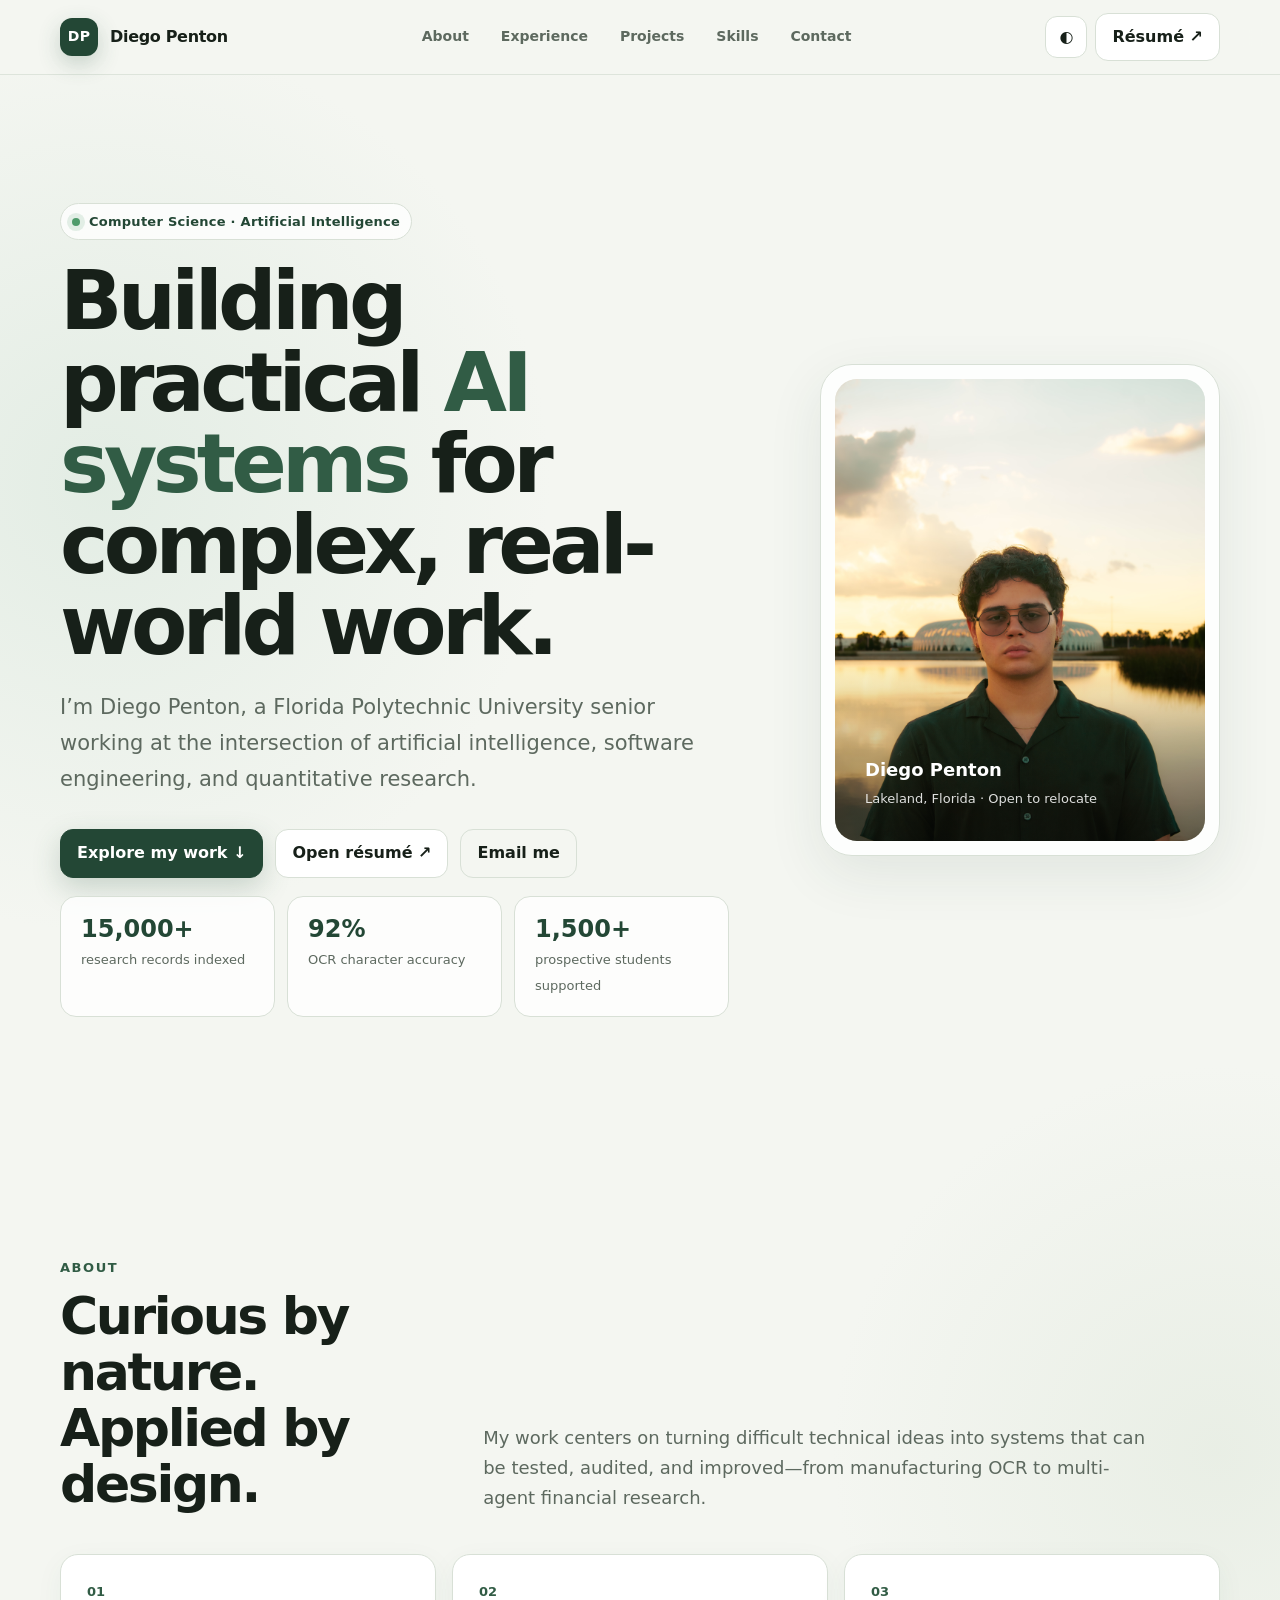
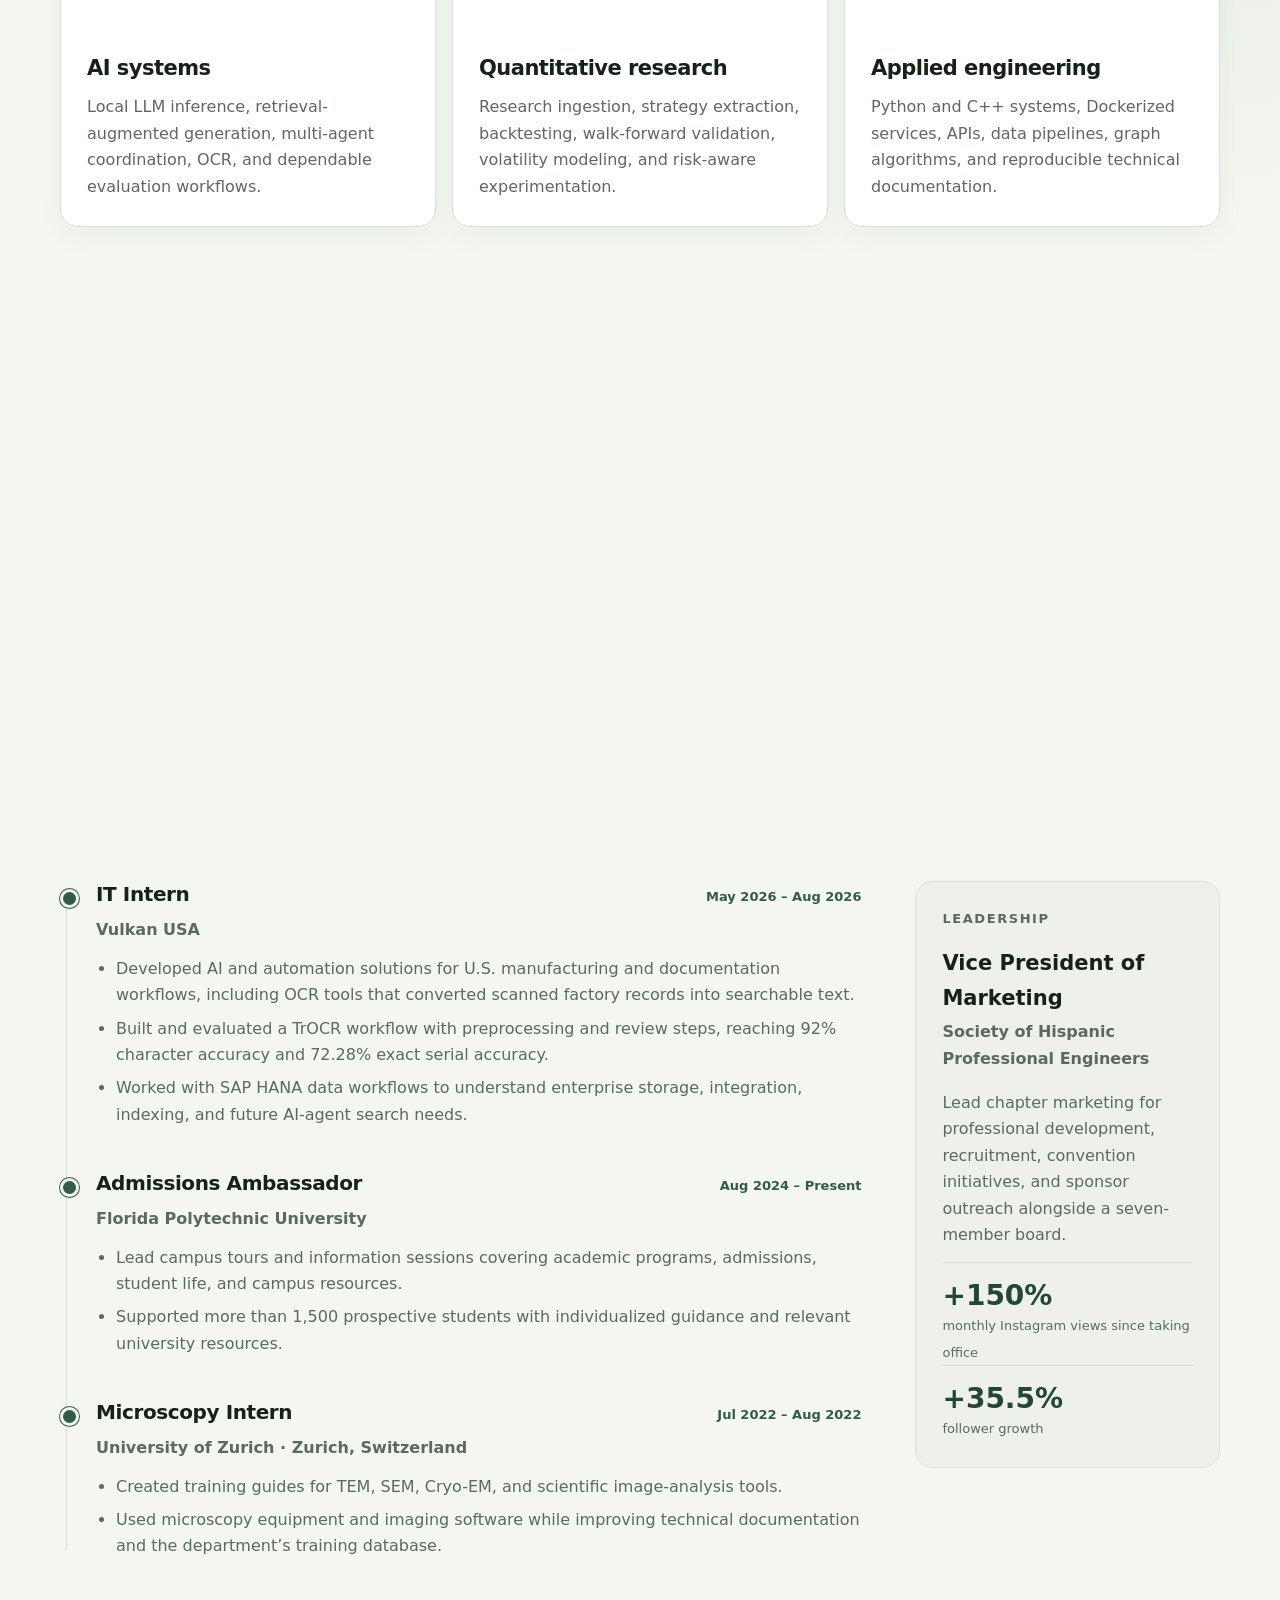
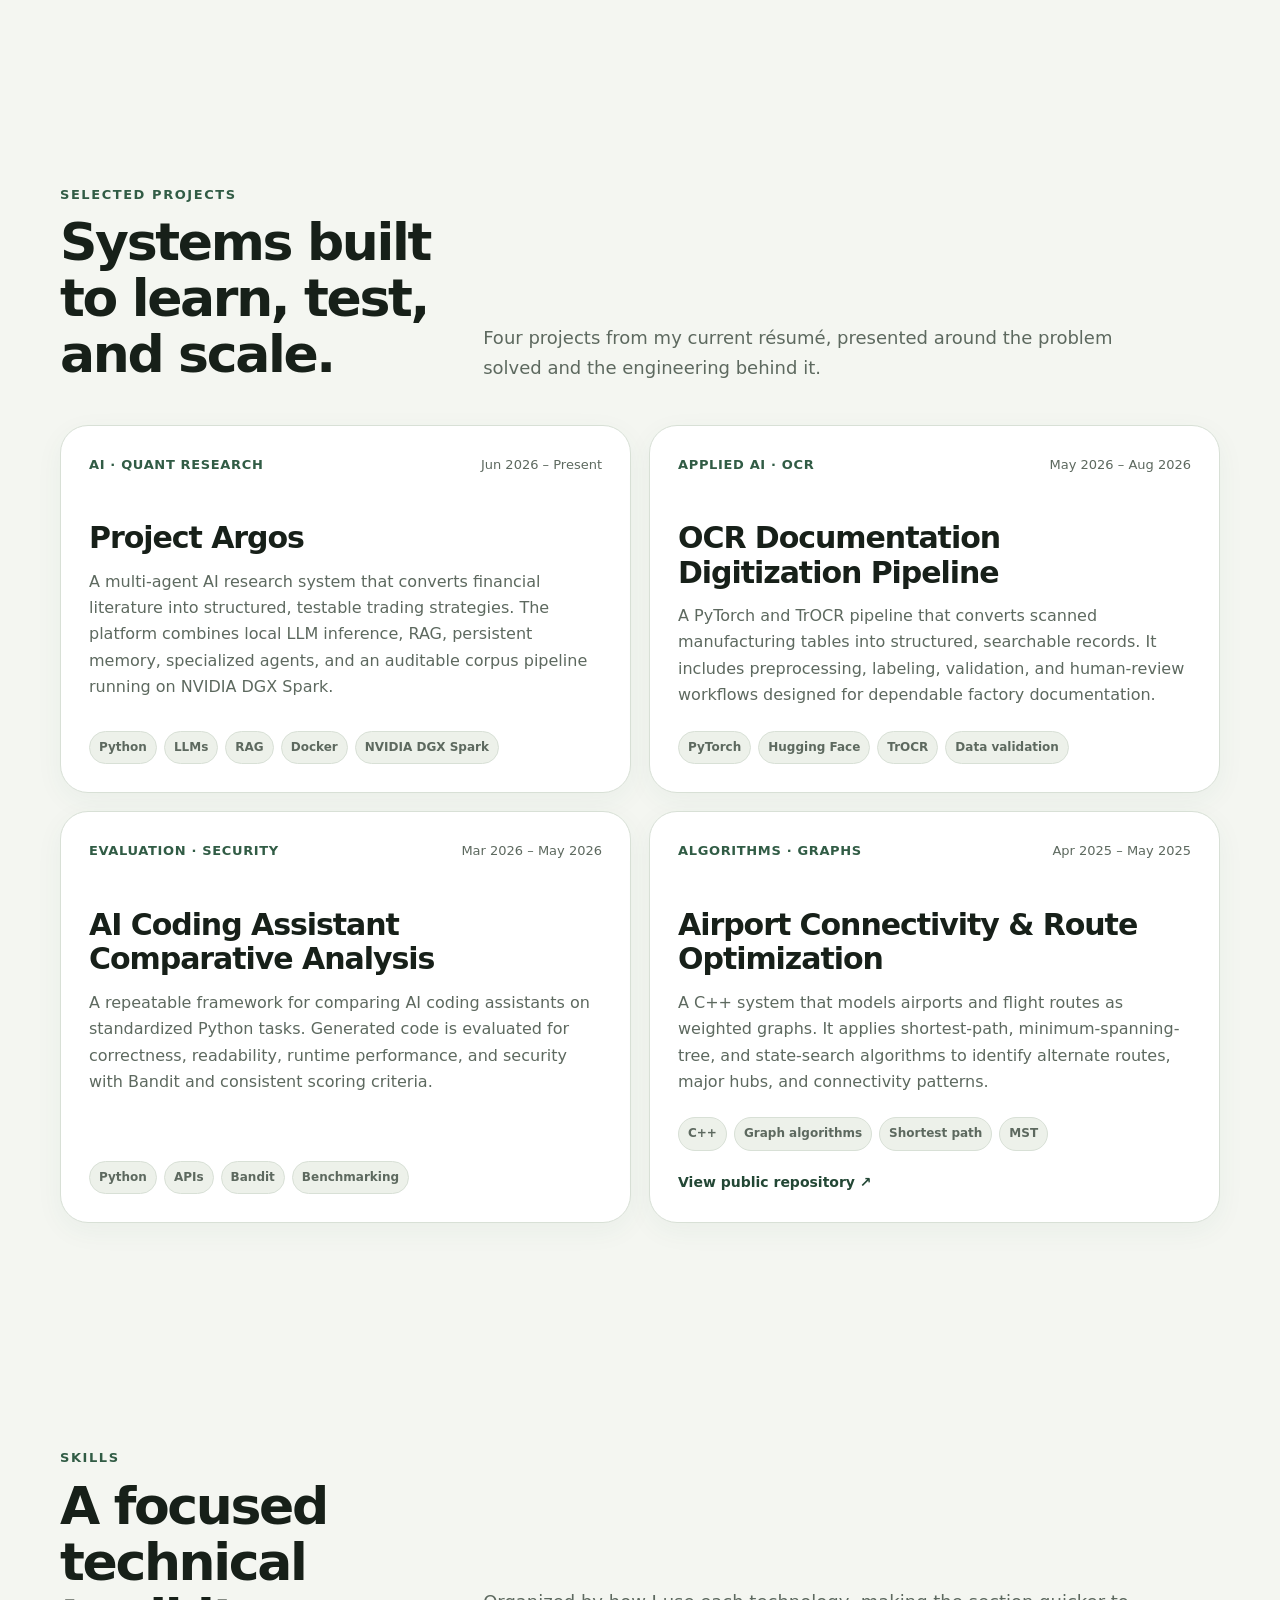
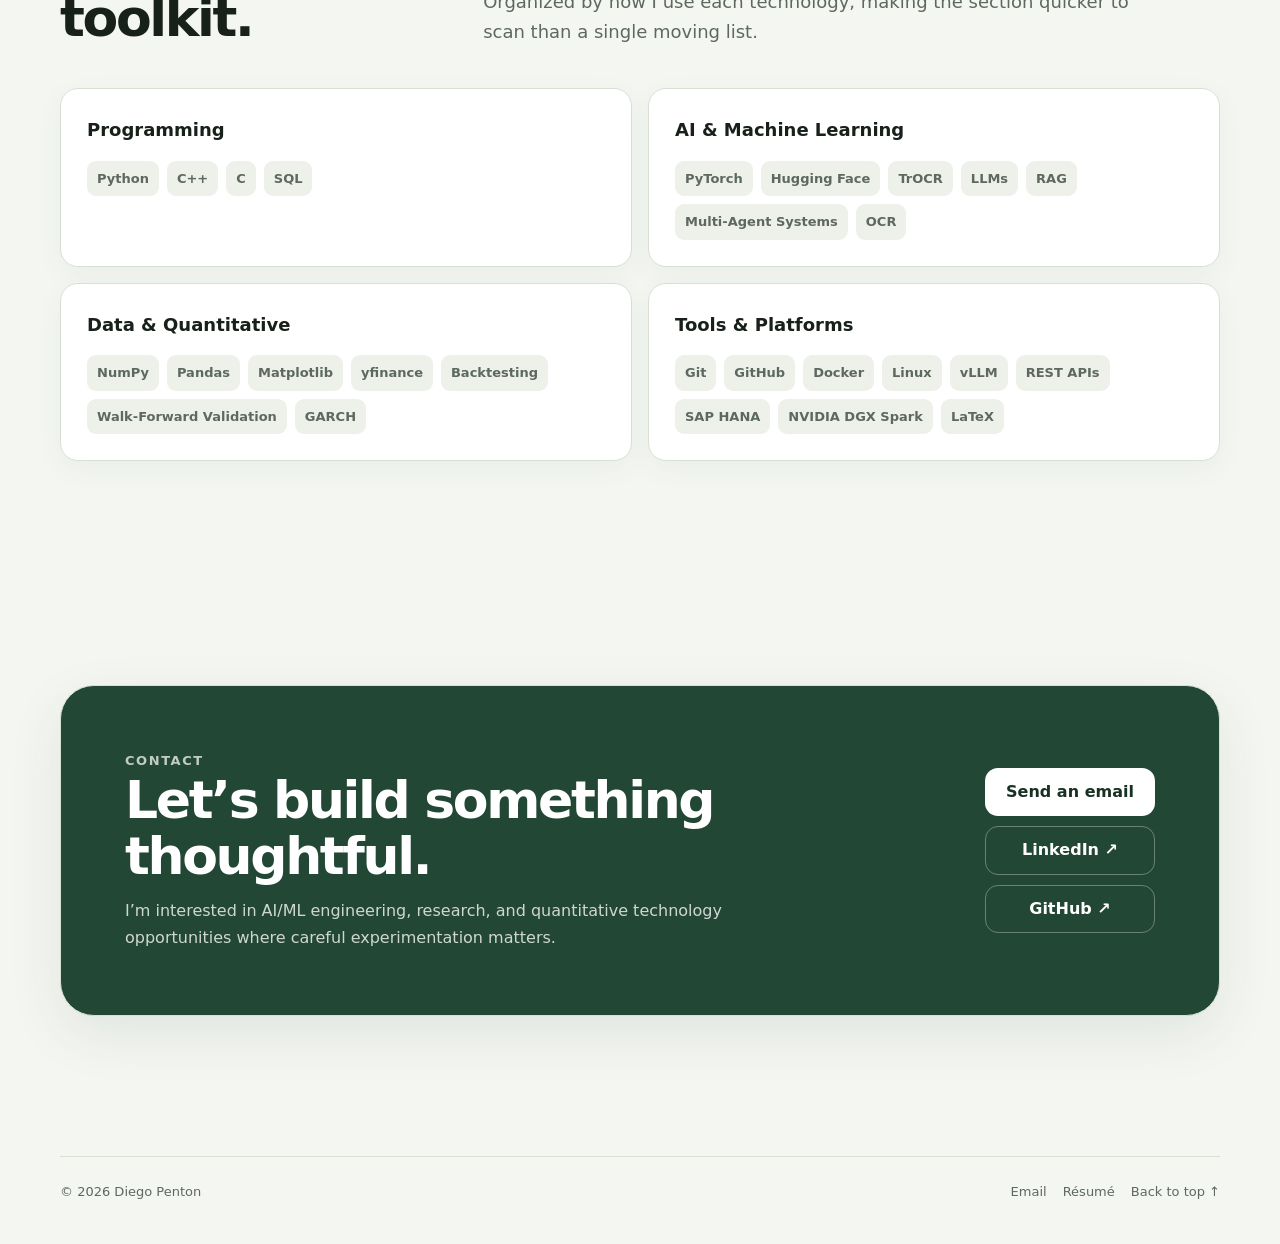
==== commit e0435fc7: "Add no-JavaScript content fallback" ====
--- a/index.html
+++ b/index.html
@@ -14,6 +14,7 @@
 
   <script>
     (function () {
+      document.documentElement.classList.add("js");
       var saved = localStorage.getItem("theme");
       if (saved) document.documentElement.dataset.theme = saved;
     })();
@@ -821,12 +822,17 @@
     }
 
     .reveal {
+      opacity: 1;
+      transform: none;
+    }
+
+    .js .reveal {
       opacity: 0;
       transform: translateY(18px);
       transition: opacity 0.6s ease, transform 0.6s ease;
     }
 
-    .reveal.visible {
+    .js .reveal.visible {
       opacity: 1;
       transform: none;
     }
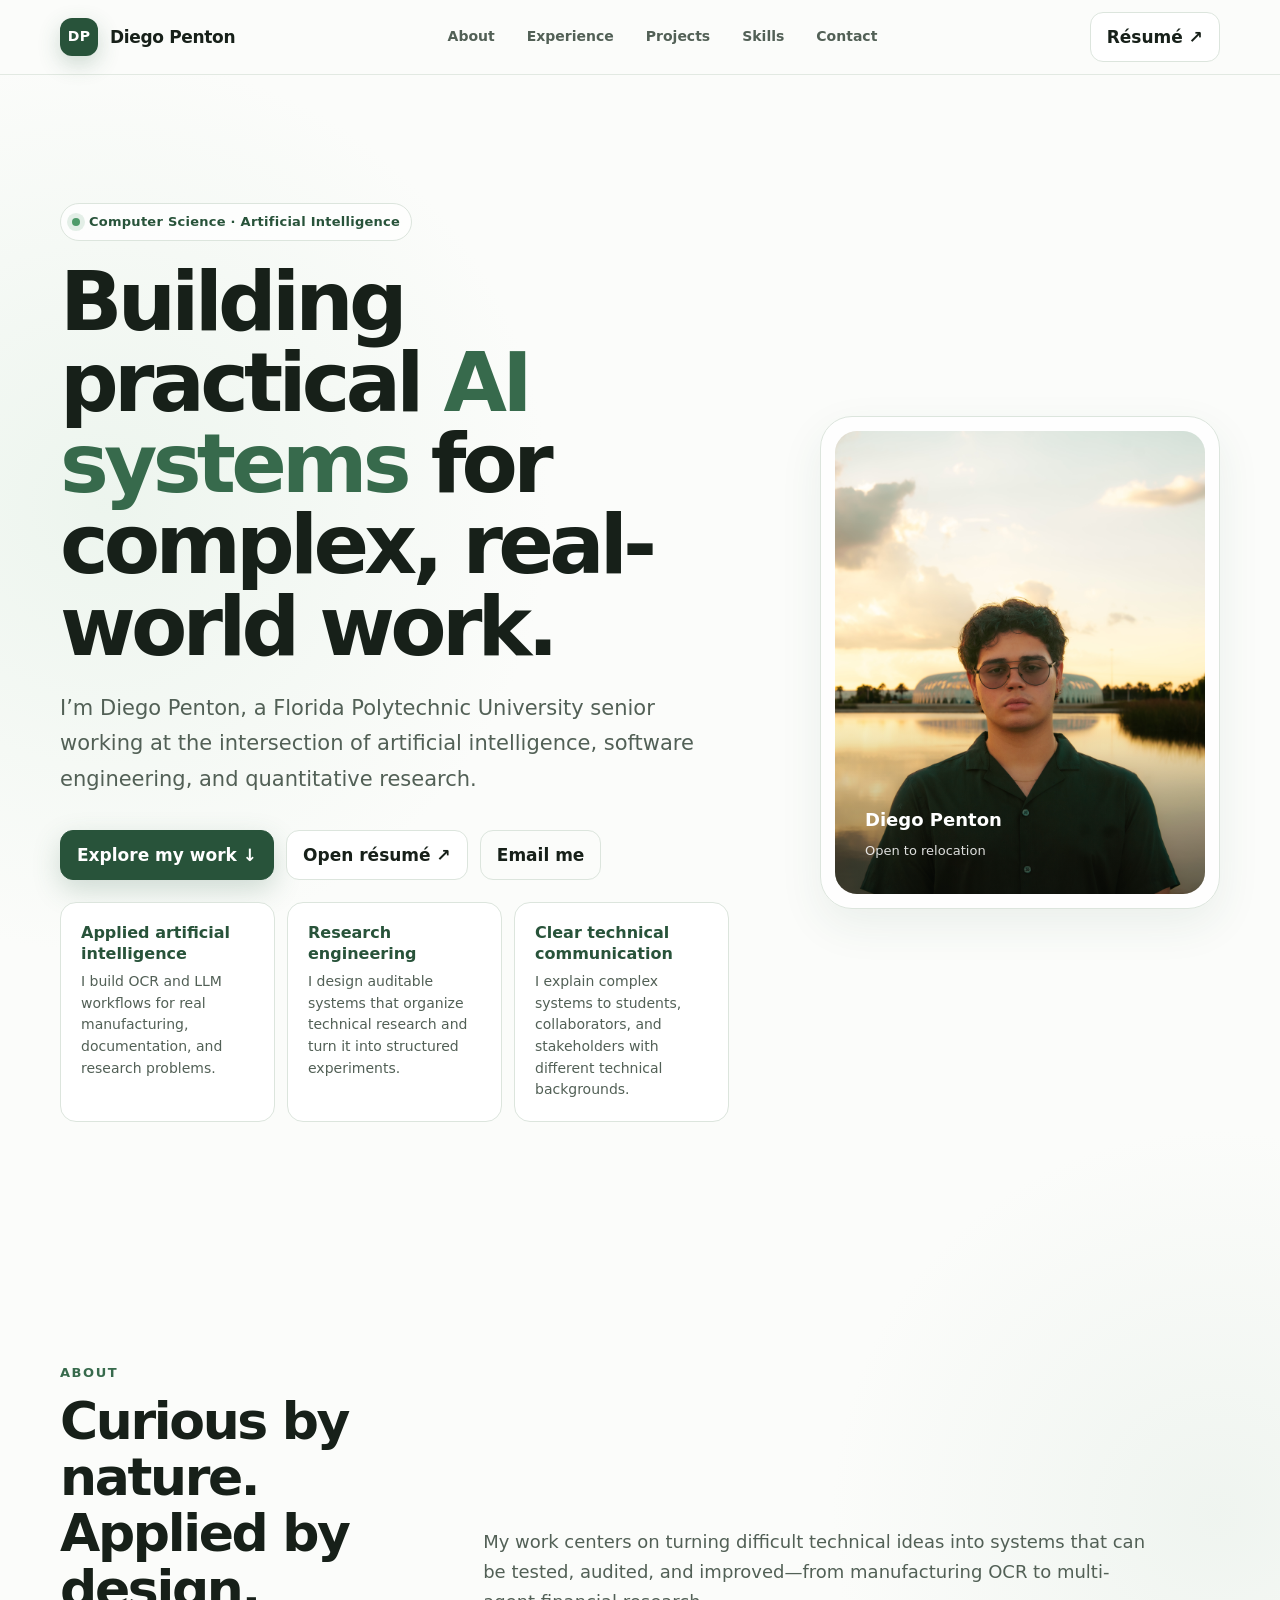
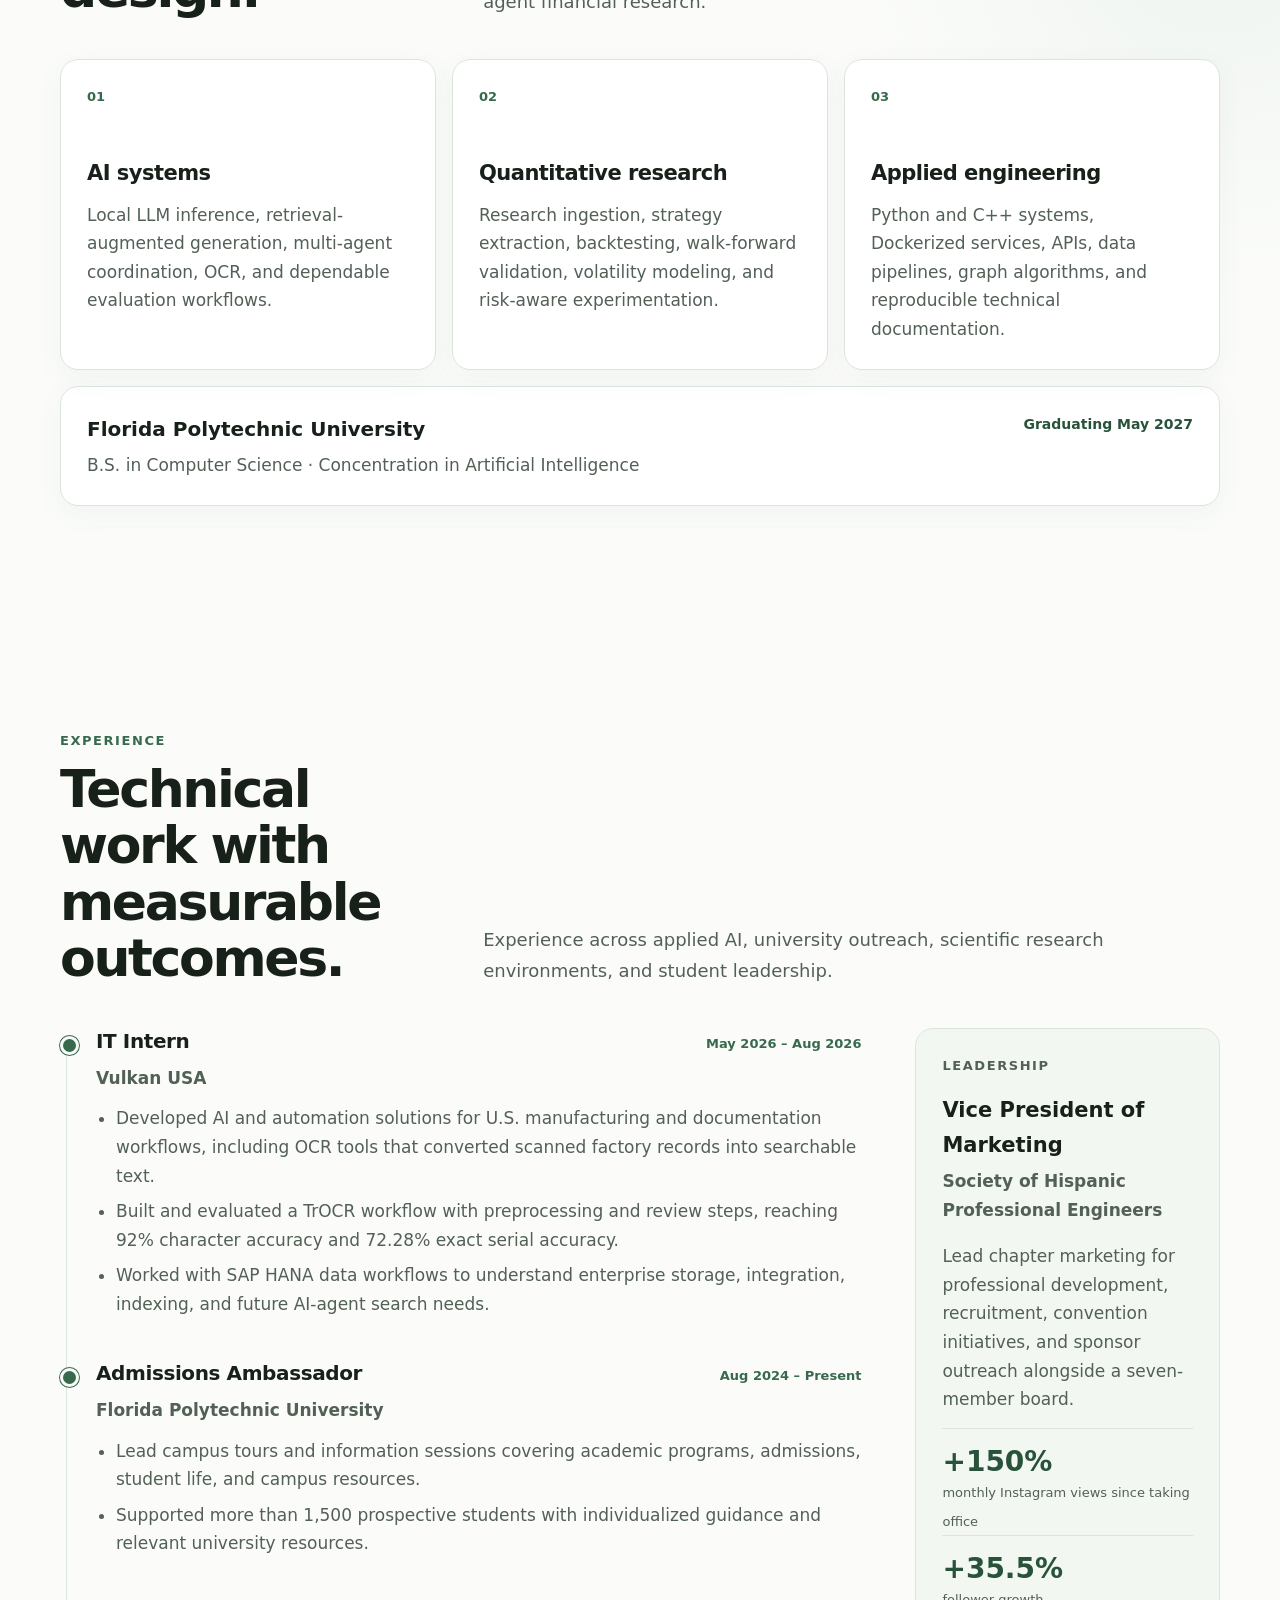
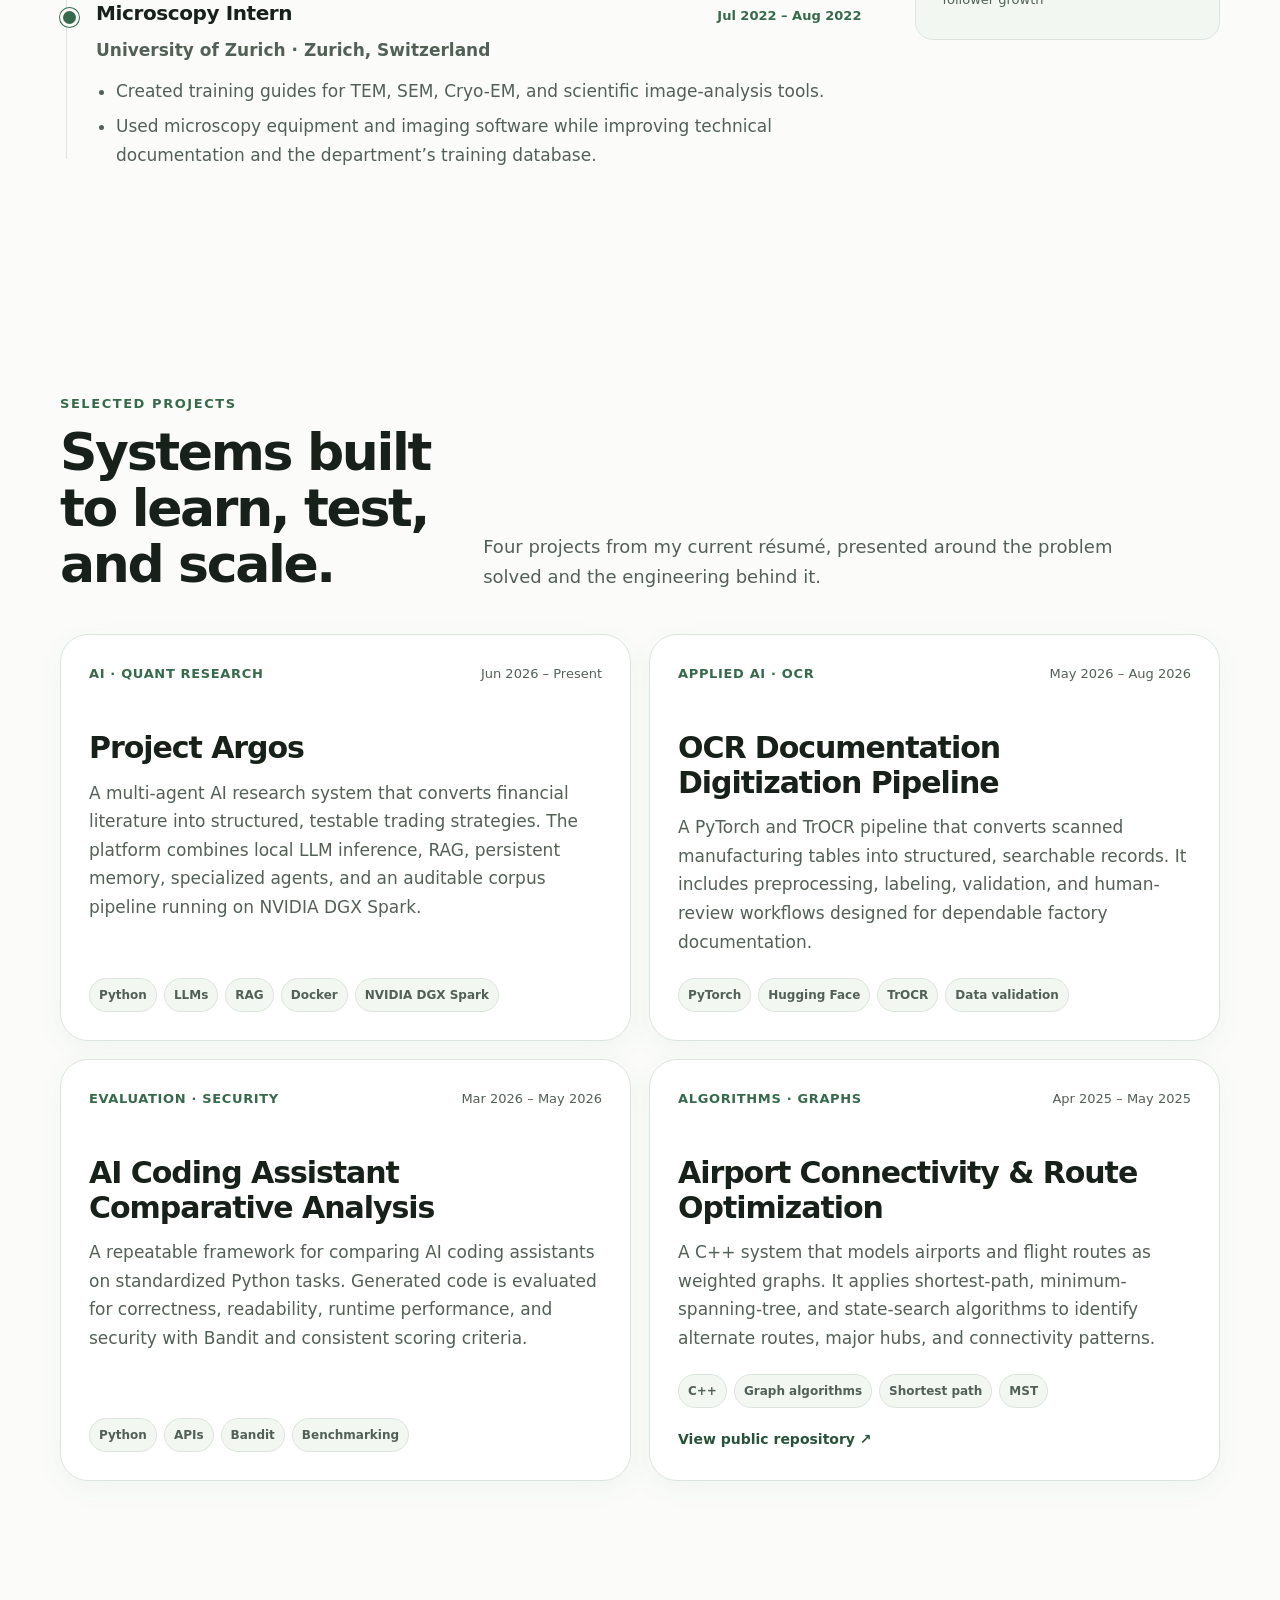
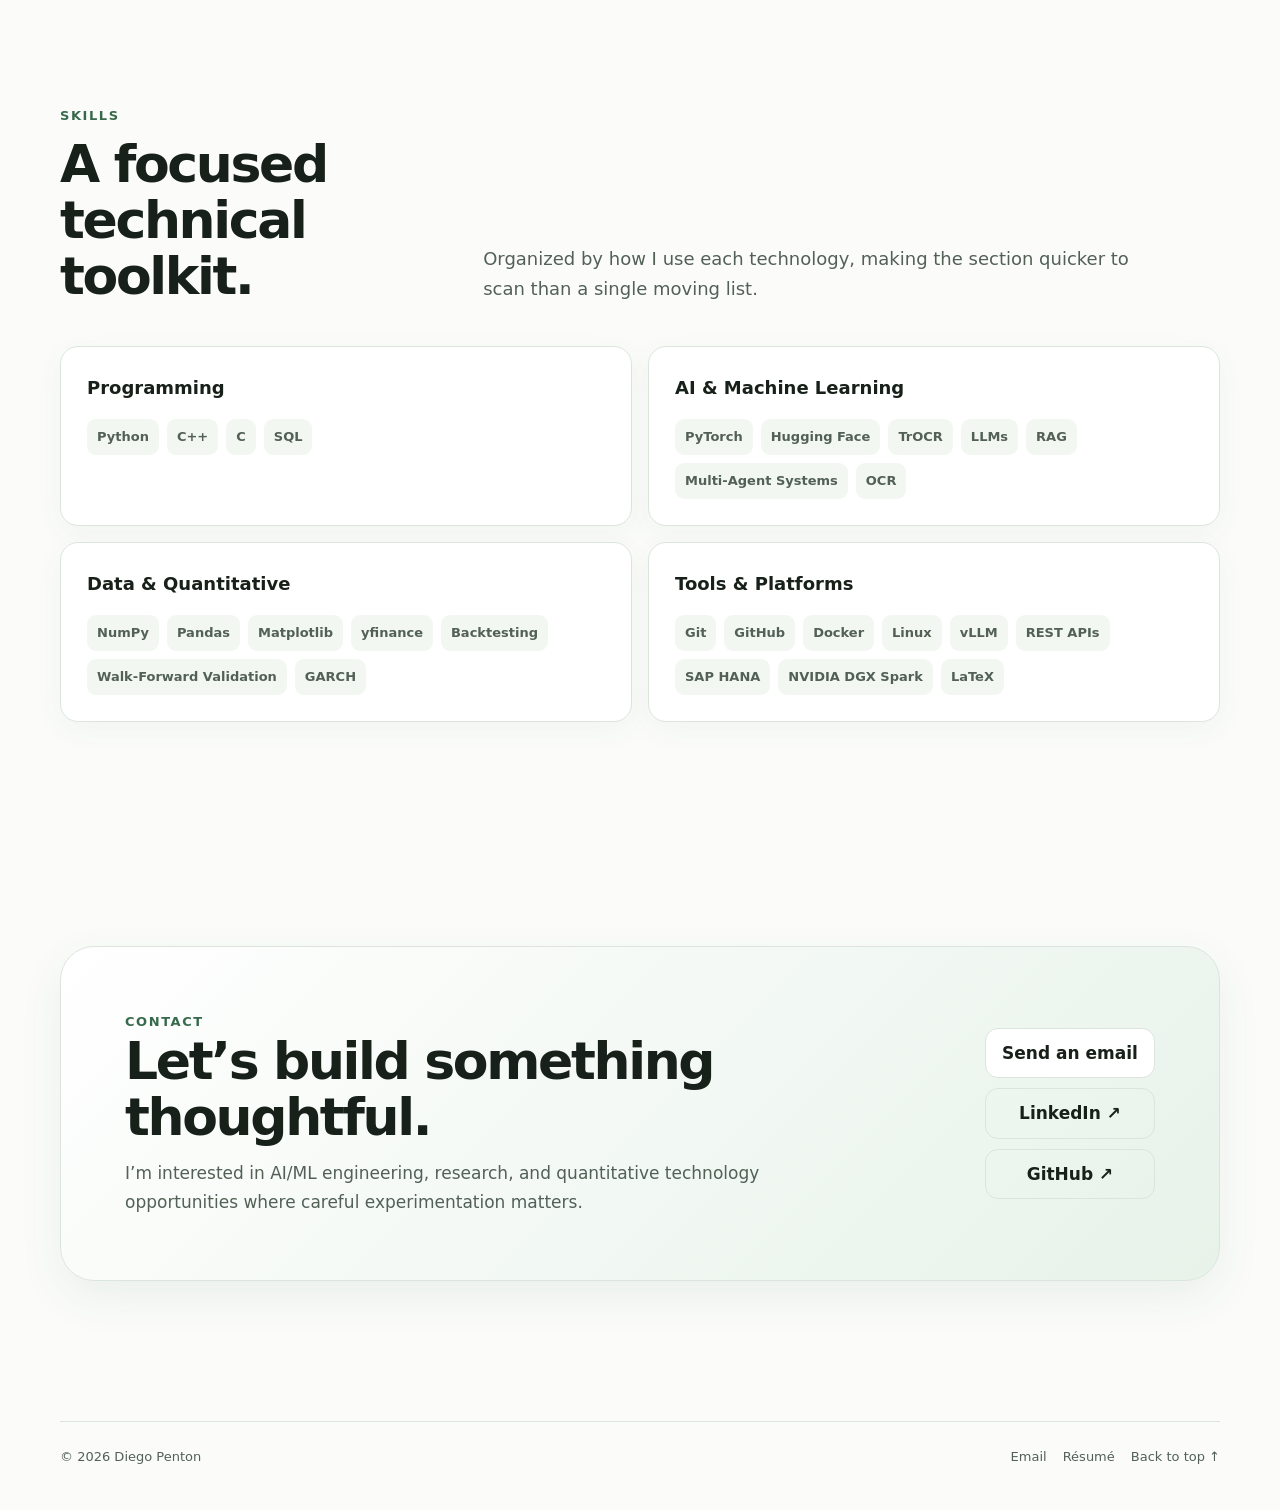
==== commit 433d2851: "Brighten portfolio and add context to hero" ====
--- a/index.html
+++ b/index.html
@@ -3,7 +3,7 @@
 <head>
   <meta charset="utf-8">
   <meta name="viewport" content="width=device-width, initial-scale=1">
-  <meta name="theme-color" content="#f4f6f1">
+  <meta name="theme-color" content="#fbfcfa">
   <meta name="description" content="Portfolio of Diego Penton, a Computer Science student focused on artificial intelligence, multi-agent systems, quantitative research, and applied software engineering.">
   <meta property="og:title" content="Diego Penton | AI & Software Portfolio">
   <meta property="og:description" content="AI systems, quantitative research, and applied software engineering.">
@@ -13,48 +13,29 @@
   <title>Diego Penton | AI & Software Portfolio</title>
 
   <script>
-    (function () {
-      document.documentElement.classList.add("js");
-      var saved = localStorage.getItem("theme");
-      if (saved) document.documentElement.dataset.theme = saved;
-    })();
+    document.documentElement.classList.add("js");
   </script>
 
   <style>
     :root {
       color-scheme: light;
-      --bg: #f4f6f1;
+      --bg: #fbfcfa;
       --surface: #ffffff;
-      --surface-soft: #edf1ea;
-      --surface-strong: #e4ebe0;
+      --surface-soft: #f3f7f2;
+      --surface-strong: #eaf1eb;
       --text: #172019;
-      --muted: #5d695f;
-      --line: #d8e0d6;
-      --accent: #315c45;
-      --accent-strong: #234735;
-      --accent-soft: #dce9df;
+      --muted: #526056;
+      --line: #dce5dd;
+      --accent: #376a4c;
+      --accent-strong: #28533a;
+      --accent-soft: #e7f2e9;
       --warm: #9b6b43;
-      --shadow: 0 18px 55px rgba(35, 71, 53, 0.09);
+      --shadow: 0 16px 44px rgba(40, 83, 58, 0.08);
       --radius-lg: 28px;
       --radius-md: 18px;
       --max: 1160px;
     }
 
-    html[data-theme="dark"] {
-      color-scheme: dark;
-      --bg: #101511;
-      --surface: #18201a;
-      --surface-soft: #1d2820;
-      --surface-strong: #253229;
-      --text: #eef4ef;
-      --muted: #aebbb0;
-      --line: #304036;
-      --accent: #91c6a5;
-      --accent-strong: #b8ddc5;
-      --accent-soft: #263b2d;
-      --warm: #d4a274;
-      --shadow: 0 20px 60px rgba(0, 0, 0, 0.24);
-    }
 
     * {
       box-sizing: border-box;
@@ -73,8 +54,8 @@
         var(--bg);
       color: var(--text);
       font-family: Inter, ui-sans-serif, system-ui, -apple-system, BlinkMacSystemFont, "Segoe UI", sans-serif;
-      font-size: 16px;
-      line-height: 1.65;
+      font-size: 17px;
+      line-height: 1.68;
       -webkit-font-smoothing: antialiased;
     }
 
@@ -164,9 +145,6 @@
       box-shadow: 0 8px 22px color-mix(in srgb, var(--accent) 24%, transparent);
     }
 
-    html[data-theme="dark"] .brand-mark {
-      color: #102016;
-    }
 
     .nav-links {
       display: flex;
@@ -239,9 +217,6 @@
       box-shadow: 0 10px 28px color-mix(in srgb, var(--accent) 22%, transparent);
     }
 
-    html[data-theme="dark"] .button.primary {
-      color: #102016;
-    }
 
     .button.ghost {
       background: transparent;
@@ -370,32 +345,34 @@
       opacity: 0.86;
     }
 
-    .metrics {
+    .hero-context {
       grid-column: 1 / -1;
       display: grid;
       grid-template-columns: repeat(3, 1fr);
       gap: 12px;
-      margin-top: 18px;
-    }
-
-    .metric {
-      padding: 18px 20px;
+      margin-top: 22px;
+    }
+
+    .context-item {
+      padding: 20px;
       border: 1px solid var(--line);
       border-radius: 16px;
-      background: color-mix(in srgb, var(--surface) 82%, transparent);
-    }
-
-    .metric strong {
+      background: var(--surface);
+    }
+
+    .context-item strong {
       display: block;
-      margin-bottom: 2px;
+      margin-bottom: 6px;
       color: var(--accent-strong);
-      font-size: 24px;
-      line-height: 1.2;
-    }
-
-    .metric span {
-      color: var(--muted);
-      font-size: 13px;
+      font-size: 16px;
+      line-height: 1.3;
+    }
+
+    .context-item span {
+      display: block;
+      color: var(--muted);
+      font-size: 14px;
+      line-height: 1.55;
     }
 
     .section {
@@ -747,18 +724,15 @@
       padding: clamp(30px, 6vw, 64px);
       border: 1px solid var(--line);
       border-radius: 34px;
-      background: var(--accent-strong);
-      color: #ffffff;
+      background: linear-gradient(135deg, var(--surface), var(--accent-soft));
+      color: var(--text);
       box-shadow: var(--shadow);
     }
 
-    html[data-theme="dark"] .contact-panel {
-      color: #102016;
-    }
 
     .contact-panel .kicker {
-      color: inherit;
-      opacity: 0.72;
+      color: var(--accent);
+      opacity: 1;
     }
 
     .contact-panel h2 {
@@ -769,7 +743,8 @@
     .contact-panel p {
       max-width: 670px;
       margin-bottom: 0;
-      opacity: 0.78;
+      color: var(--muted);
+      opacity: 1;
     }
 
     .contact-actions {
@@ -780,19 +755,16 @@
 
     .contact-actions .button {
       min-width: 170px;
-      border-color: rgba(255, 255, 255, 0.32);
-      background: #ffffff;
-      color: #173222;
+      border-color: var(--line);
+      background: var(--surface);
+      color: var(--text);
     }
 
     .contact-actions .button.ghost {
       background: transparent;
-      color: inherit;
-    }
-
-    html[data-theme="dark"] .contact-actions .button.ghost {
-      border-color: rgba(16, 32, 22, 0.28);
-    }
+      color: var(--text);
+    }
+
 
     footer {
       padding-block: 28px 42px;
@@ -920,7 +892,7 @@
         font-size: clamp(42px, 13vw, 62px);
       }
 
-      .metrics,
+      .hero-context,
       .focus-grid,
       .projects-grid,
       .skills-grid {
@@ -1025,9 +997,6 @@
       </nav>
 
       <div class="nav-tools">
-        <button class="icon-button" id="themeToggle" type="button" aria-label="Switch color theme" title="Switch color theme">
-          <span id="themeIcon" aria-hidden="true">◐</span>
-        </button>
         <a class="button header-resume" href="Diego_Penton_Computer_Science_2026_Resume.pdf" target="_blank" rel="noopener">Résumé ↗</a>
         <button class="menu-button" id="menuToggle" type="button" aria-expanded="false" aria-controls="navLinks" aria-label="Open navigation">
           <span aria-hidden="true">☰</span>
@@ -1050,18 +1019,18 @@
           <a class="button ghost" href="mailto:pentond27@gmail.com">Email me</a>
         </div>
 
-        <div class="metrics" aria-label="Selected results">
-          <div class="metric">
-            <strong>15,000+</strong>
-            <span>research records indexed</span>
+        <div class="hero-context" aria-label="Areas of work">
+          <div class="context-item">
+            <strong>Applied artificial intelligence</strong>
+            <span>I build OCR and LLM workflows for real manufacturing, documentation, and research problems.</span>
           </div>
-          <div class="metric">
-            <strong>92%</strong>
-            <span>OCR character accuracy</span>
+          <div class="context-item">
+            <strong>Research engineering</strong>
+            <span>I design auditable systems that organize technical research and turn it into structured experiments.</span>
           </div>
-          <div class="metric">
-            <strong>1,500+</strong>
-            <span>prospective students supported</span>
+          <div class="context-item">
+            <strong>Clear technical communication</strong>
+            <span>I explain complex systems to students, collaborators, and stakeholders with different technical backgrounds.</span>
           </div>
         </div>
       </div>
@@ -1071,7 +1040,7 @@
           <img class="portrait" src="profile.jpg" alt="Portrait of Diego Penton" width="1200" height="1500" fetchpriority="high" decoding="async">
           <div class="portrait-label">
             <strong>Diego Penton</strong>
-            <span>Lakeland, Florida · Open to relocate</span>
+            <span>Open to relocation</span>
           </div>
         </div>
       </aside>
@@ -1337,28 +1306,8 @@
   </footer>
 
   <script>
-    var root = document.documentElement;
-    var themeButton = document.getElementById("themeToggle");
-    var themeMeta = document.querySelector('meta[name="theme-color"]');
     var menuButton = document.getElementById("menuToggle");
     var navLinks = document.getElementById("navLinks");
-
-    function currentTheme() {
-      return root.dataset.theme || (window.matchMedia("(prefers-color-scheme: dark)").matches ? "dark" : "light");
-    }
-
-    function applyTheme(theme) {
-      root.dataset.theme = theme;
-      localStorage.setItem("theme", theme);
-      themeMeta.setAttribute("content", theme === "dark" ? "#101511" : "#f4f6f1");
-      themeButton.setAttribute("aria-label", theme === "dark" ? "Switch to light theme" : "Switch to dark theme");
-    }
-
-    applyTheme(currentTheme());
-
-    themeButton.addEventListener("click", function () {
-      applyTheme(currentTheme() === "dark" ? "light" : "dark");
-    });
 
     menuButton.addEventListener("click", function () {
       var open = navLinks.classList.toggle("open");
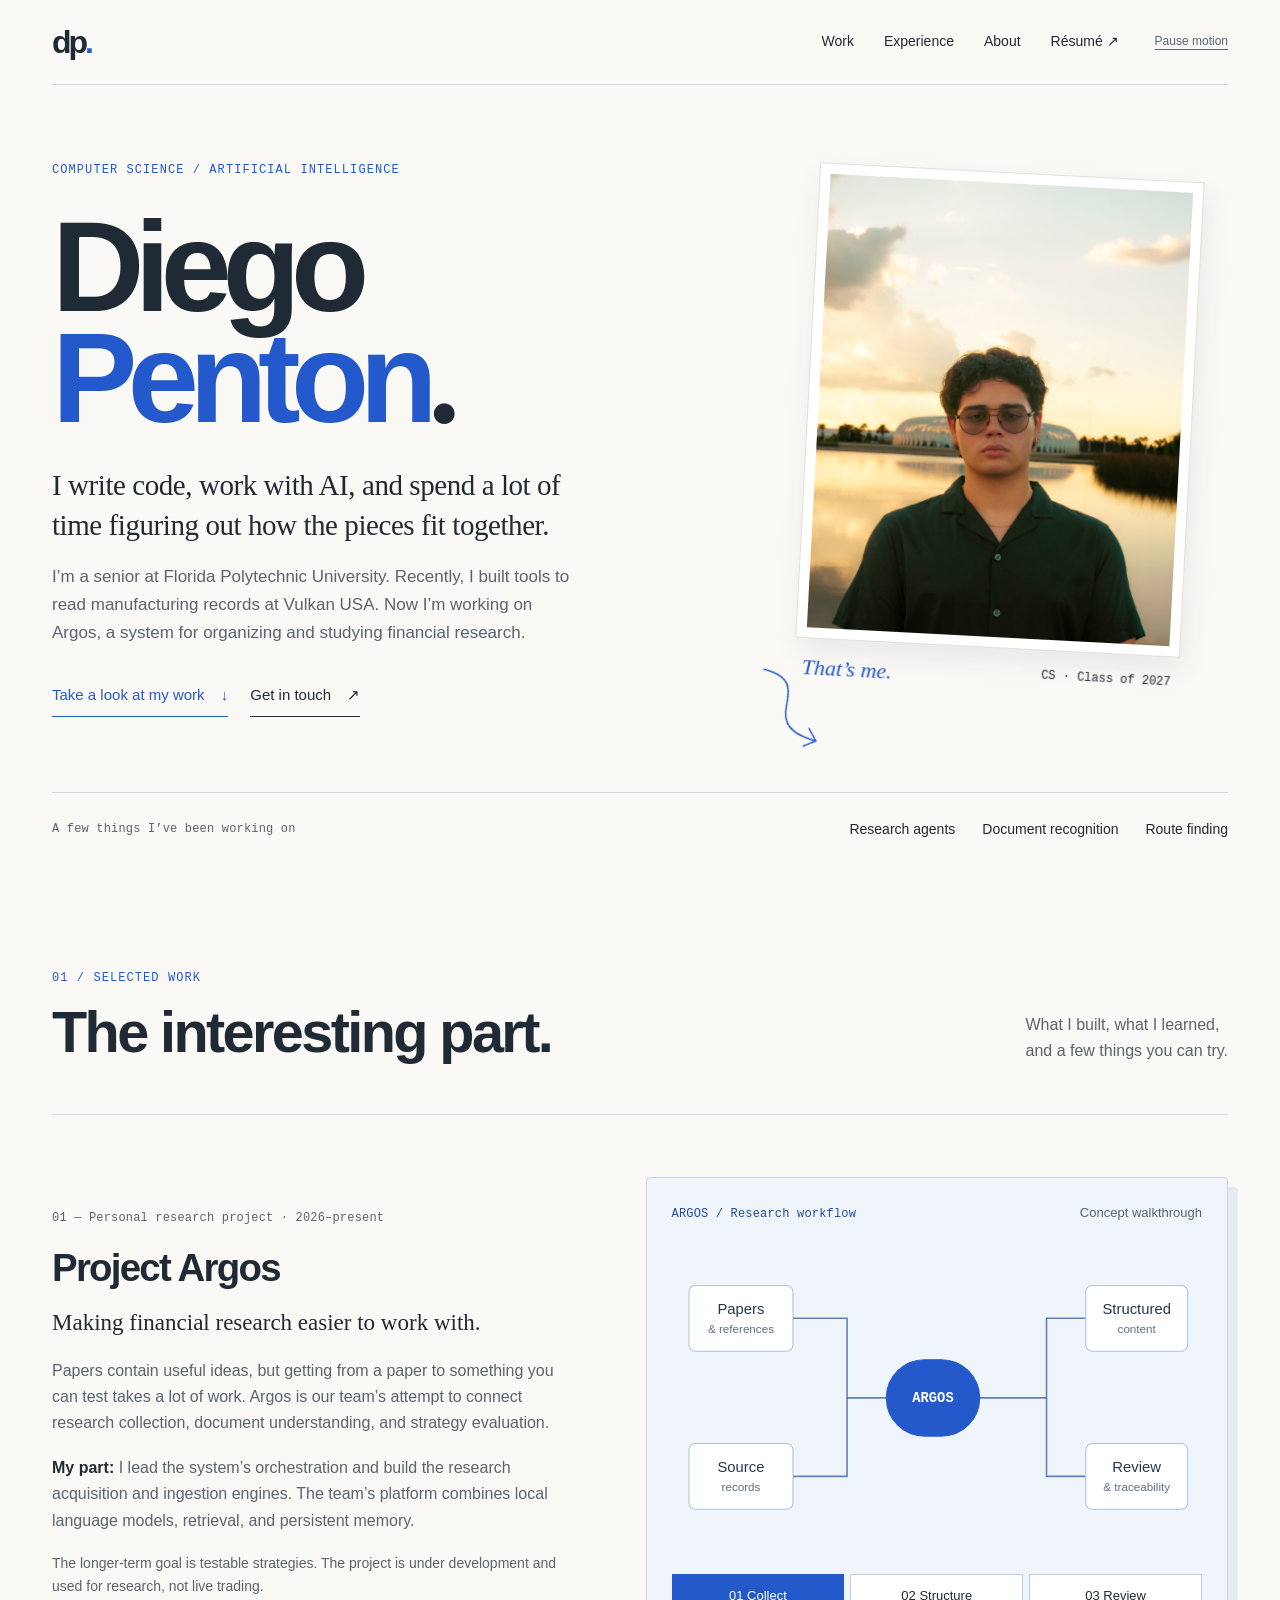
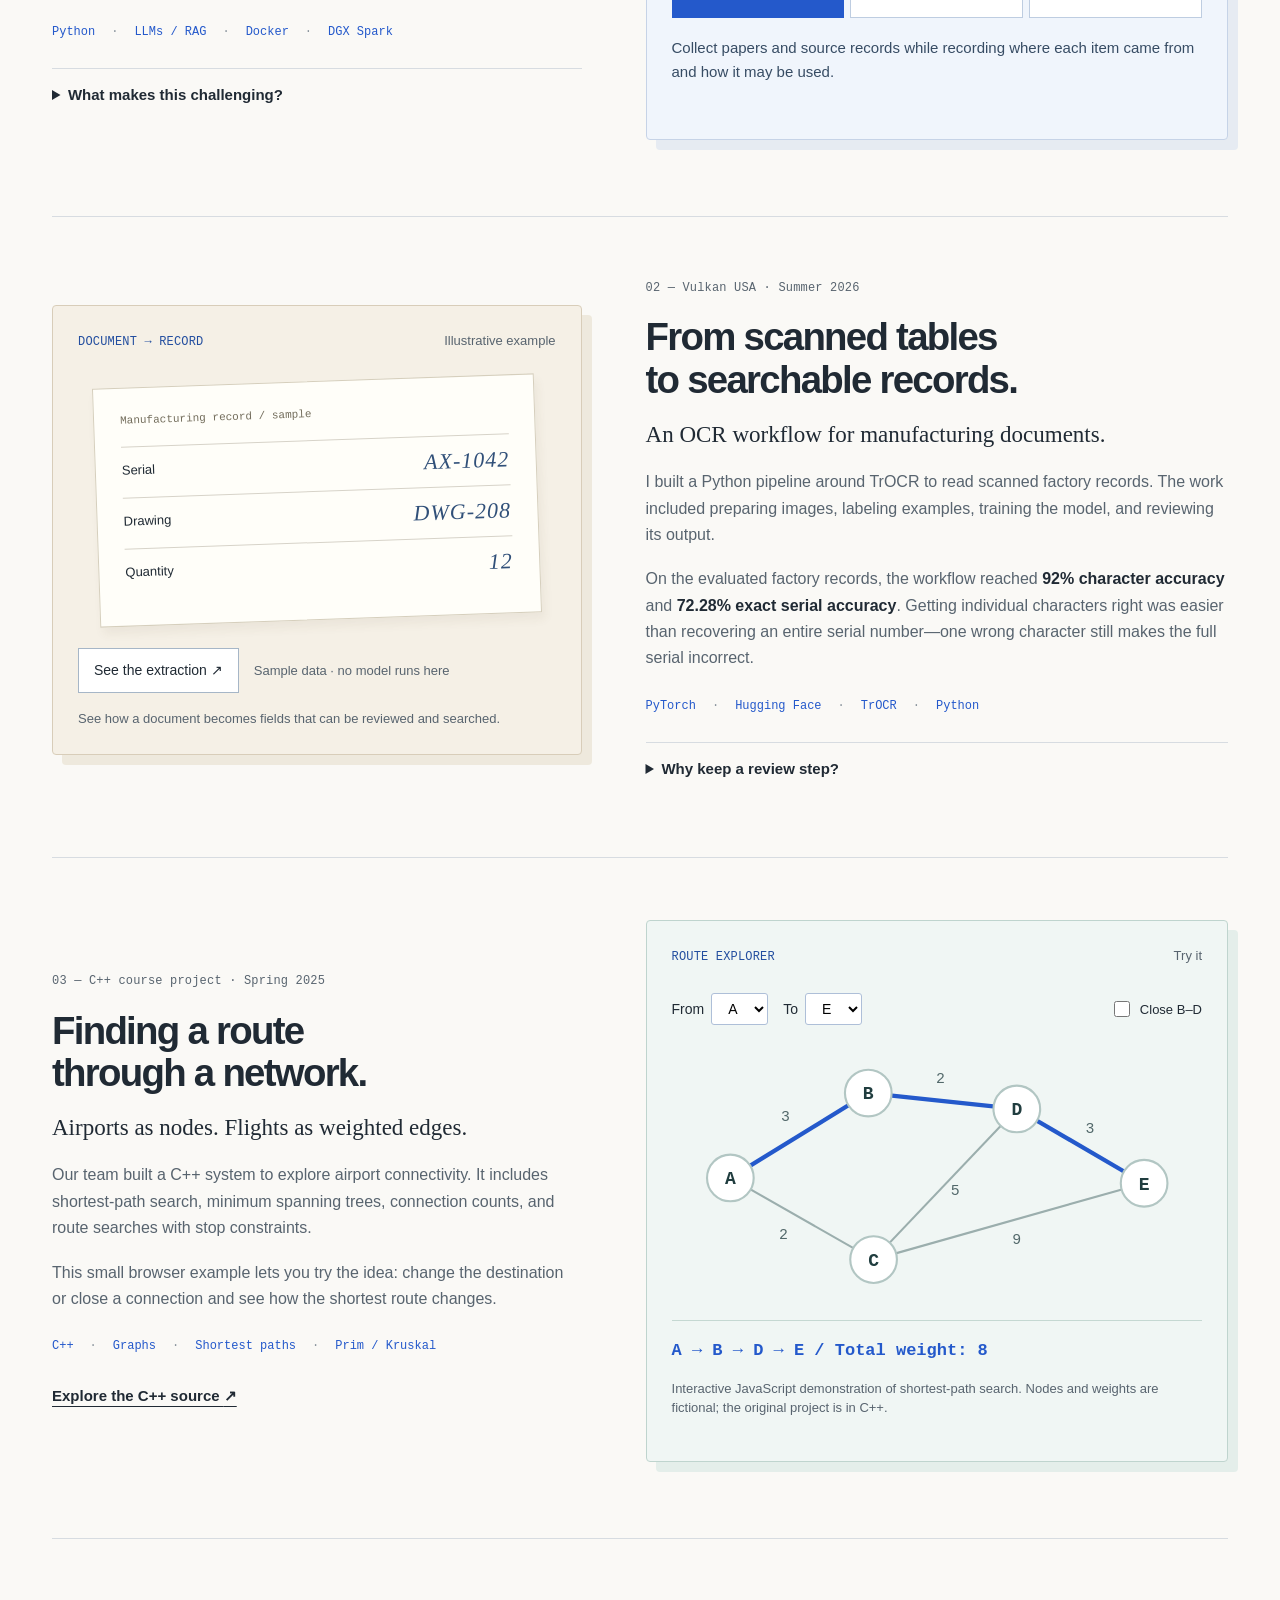
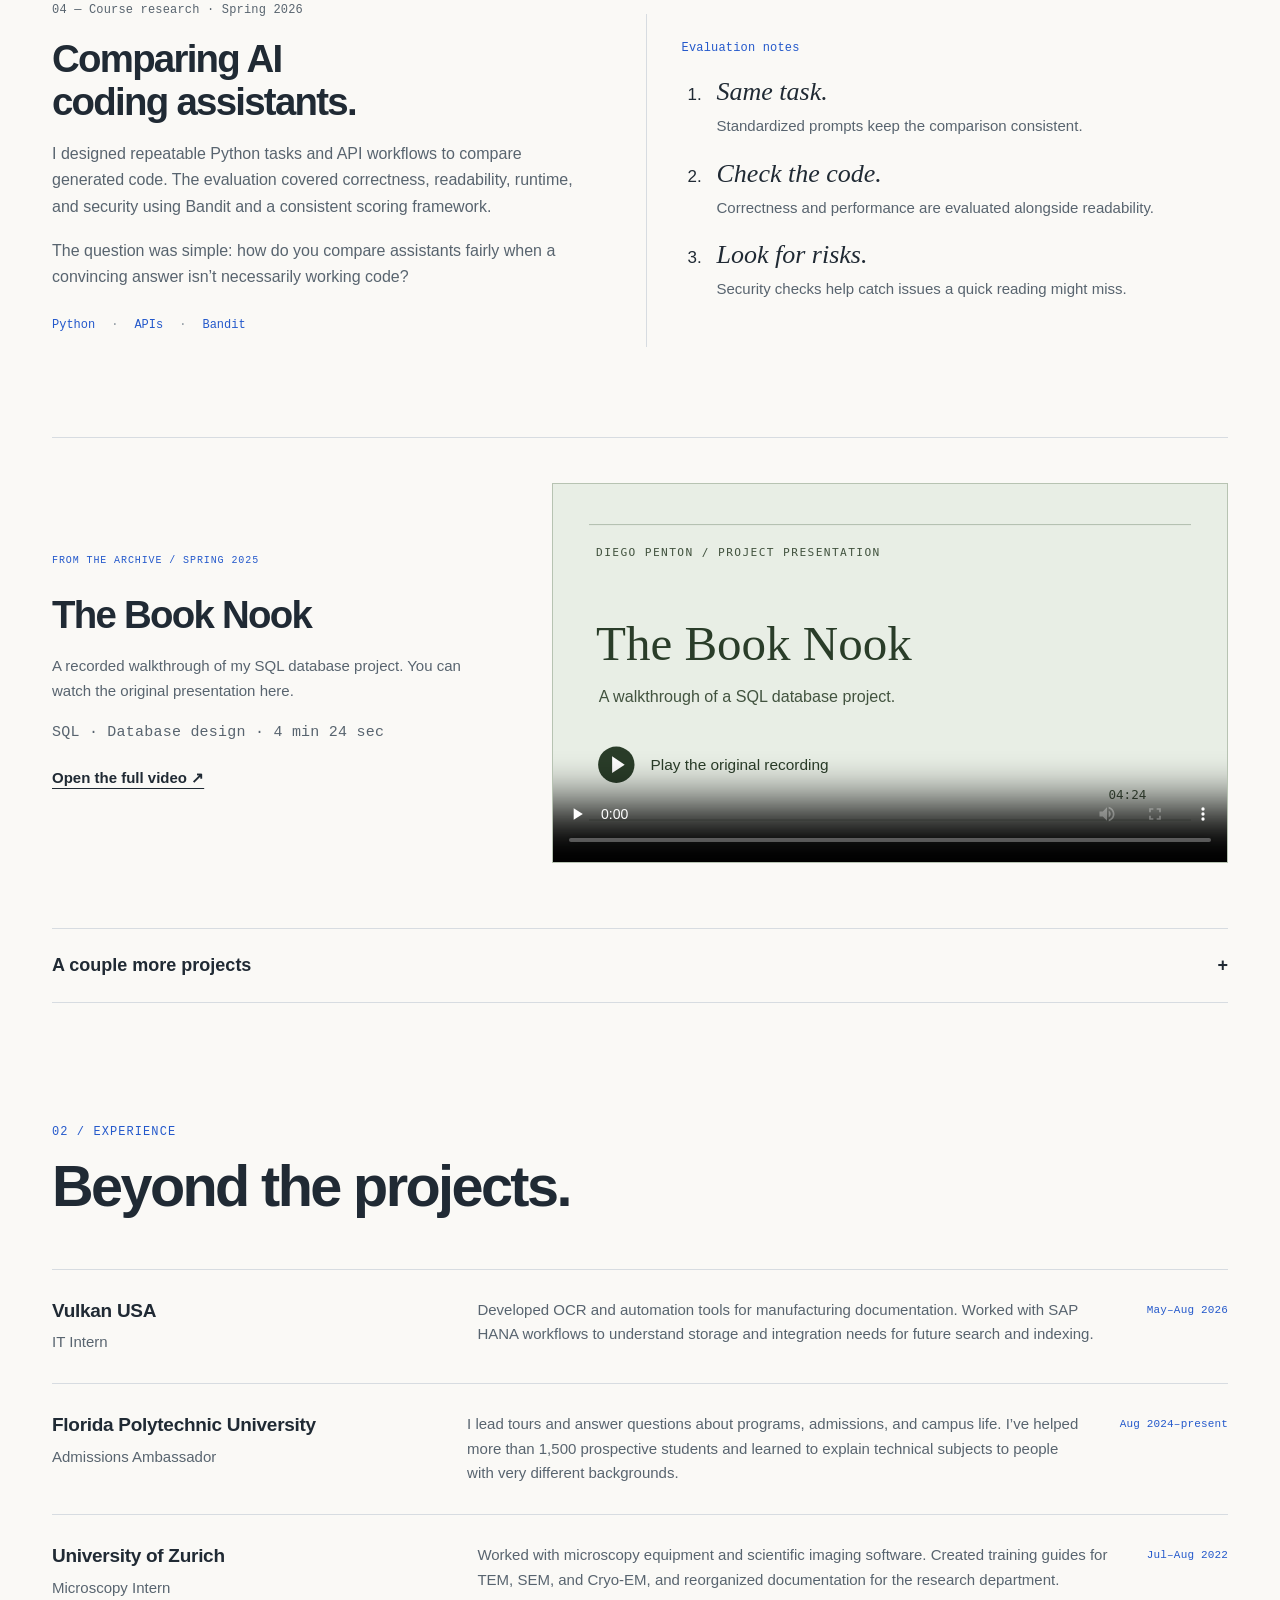
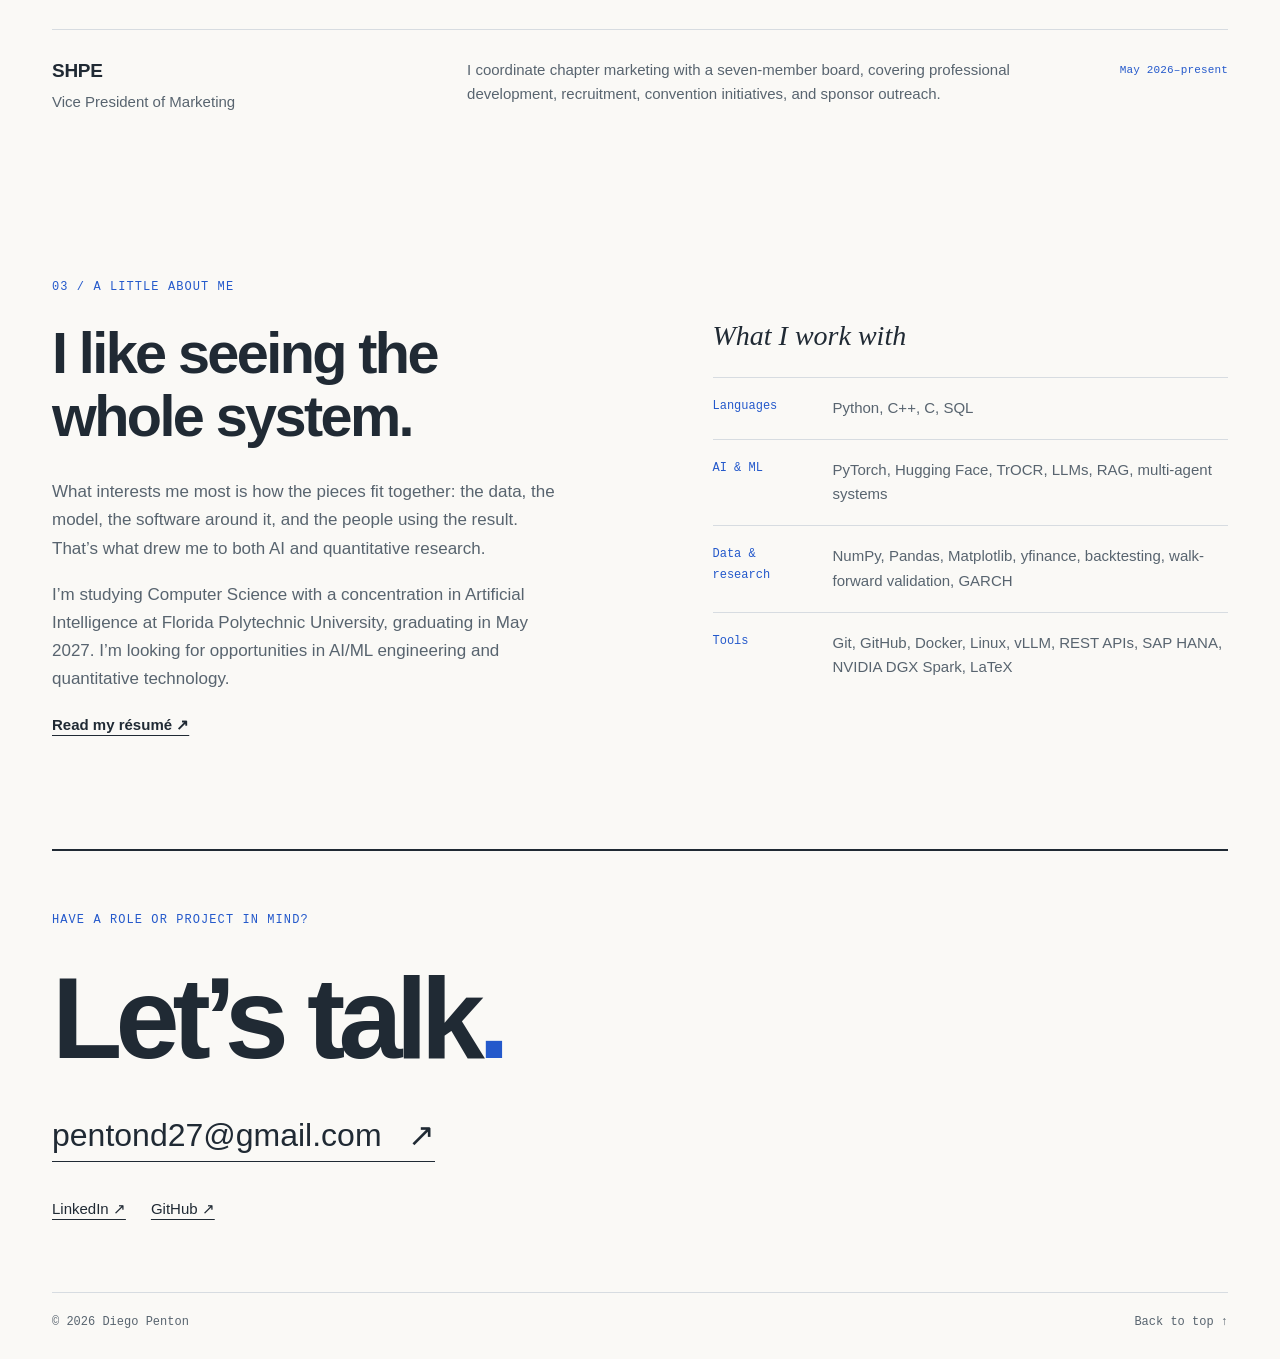
==== commit 44ee4319: "Redesign portfolio around project stories and interactive demonstrations" ====
--- a/index.html
+++ b/index.html
@@ -3,1346 +3,73 @@
 <head>
   <meta charset="utf-8">
   <meta name="viewport" content="width=device-width, initial-scale=1">
-  <meta name="theme-color" content="#fbfcfa">
-  <meta name="description" content="Portfolio of Diego Penton, a Computer Science student focused on artificial intelligence, multi-agent systems, quantitative research, and applied software engineering.">
-  <meta property="og:title" content="Diego Penton | AI & Software Portfolio">
-  <meta property="og:description" content="AI systems, quantitative research, and applied software engineering.">
+  <meta name="color-scheme" content="light">
+  <meta name="theme-color" content="#faf9f6">
+  <title>Diego Penton — AI, software &amp; research</title>
+  <meta name="description" content="Diego Penton's portfolio: manufacturing OCR at Vulkan USA, Project Argos, AI evaluation, and graph algorithms. Computer Science at Florida Polytechnic University.">
+  <meta property="og:title" content="Diego Penton — Selected work">
+  <meta property="og:description" content="A personal collection of work in artificial intelligence, software, and research.">
+  <meta property="og:image" content="https://diegopenton.github.io/profile.jpg">
   <meta property="og:type" content="website">
-  <meta property="og:url" content="https://diegopenton.github.io/">
-  <meta property="og:image" content="https://diegopenton.github.io/profile.jpg">
-  <title>Diego Penton | AI & Software Portfolio</title>
-
-  <script>
-    document.documentElement.classList.add("js");
-  </script>
-
-  <style>
-    :root {
-      color-scheme: light;
-      --bg: #fbfcfa;
-      --surface: #ffffff;
-      --surface-soft: #f3f7f2;
-      --surface-strong: #eaf1eb;
-      --text: #172019;
-      --muted: #526056;
-      --line: #dce5dd;
-      --accent: #376a4c;
-      --accent-strong: #28533a;
-      --accent-soft: #e7f2e9;
-      --warm: #9b6b43;
-      --shadow: 0 16px 44px rgba(40, 83, 58, 0.08);
-      --radius-lg: 28px;
-      --radius-md: 18px;
-      --max: 1160px;
-    }
-
-
-    * {
-      box-sizing: border-box;
-    }
-
-    html {
-      scroll-behavior: smooth;
-      scroll-padding-top: 94px;
-    }
-
-    body {
-      margin: 0;
-      background:
-        radial-gradient(circle at 8% 8%, color-mix(in srgb, var(--accent-soft) 72%, transparent), transparent 28rem),
-        radial-gradient(circle at 95% 24%, color-mix(in srgb, var(--surface-strong) 70%, transparent), transparent 24rem),
-        var(--bg);
-      color: var(--text);
-      font-family: Inter, ui-sans-serif, system-ui, -apple-system, BlinkMacSystemFont, "Segoe UI", sans-serif;
-      font-size: 17px;
-      line-height: 1.68;
-      -webkit-font-smoothing: antialiased;
-    }
-
-    a {
-      color: inherit;
-    }
-
-    img {
-      display: block;
-      max-width: 100%;
-    }
-
-    button,
-    a {
-      -webkit-tap-highlight-color: transparent;
-    }
-
-    button {
-      font: inherit;
-    }
-
-    :focus-visible {
-      outline: 3px solid color-mix(in srgb, var(--accent) 45%, transparent);
-      outline-offset: 4px;
-      border-radius: 8px;
-    }
-
-    .skip-link {
-      position: fixed;
-      left: 16px;
-      top: -80px;
-      z-index: 100;
-      padding: 10px 14px;
-      border-radius: 10px;
-      background: var(--text);
-      color: var(--surface);
-      text-decoration: none;
-      transition: top 0.2s ease;
-    }
-
-    .skip-link:focus {
-      top: 16px;
-    }
-
-    .container {
-      width: min(calc(100% - 40px), var(--max));
-      margin-inline: auto;
-    }
-
-    .site-header {
-      position: sticky;
-      top: 0;
-      z-index: 50;
-      border-bottom: 1px solid color-mix(in srgb, var(--line) 82%, transparent);
-      background: color-mix(in srgb, var(--bg) 88%, transparent);
-      backdrop-filter: blur(18px);
-      -webkit-backdrop-filter: blur(18px);
-    }
-
-    .nav {
-      min-height: 74px;
-      display: flex;
-      align-items: center;
-      justify-content: space-between;
-      gap: 24px;
-    }
-
-    .brand {
-      display: inline-flex;
-      align-items: center;
-      gap: 12px;
-      font-weight: 760;
-      letter-spacing: -0.02em;
-      text-decoration: none;
-    }
-
-    .brand-mark {
-      width: 38px;
-      height: 38px;
-      display: grid;
-      place-items: center;
-      border-radius: 12px;
-      background: var(--accent-strong);
-      color: var(--surface);
-      font-size: 14px;
-      letter-spacing: 0.03em;
-      box-shadow: 0 8px 22px color-mix(in srgb, var(--accent) 24%, transparent);
-    }
-
-
-    .nav-links {
-      display: flex;
-      align-items: center;
-      gap: 8px;
-    }
-
-    .nav-links a {
-      padding: 9px 12px;
-      border-radius: 10px;
-      color: var(--muted);
-      font-size: 14px;
-      font-weight: 650;
-      text-decoration: none;
-    }
-
-    .nav-links a:hover {
-      background: var(--surface-soft);
-      color: var(--text);
-    }
-
-    .nav-tools {
-      display: flex;
-      align-items: center;
-      gap: 8px;
-    }
-
-    .icon-button,
-    .menu-button {
-      width: 42px;
-      height: 42px;
-      display: grid;
-      place-items: center;
-      border: 1px solid var(--line);
-      border-radius: 12px;
-      background: var(--surface);
-      color: var(--text);
-      cursor: pointer;
-    }
-
-    .menu-button {
-      display: none;
-    }
-
-    .button {
-      min-height: 46px;
-      display: inline-flex;
-      align-items: center;
-      justify-content: center;
-      gap: 9px;
-      padding: 10px 16px;
-      border: 1px solid var(--line);
-      border-radius: 13px;
-      background: var(--surface);
-      color: var(--text);
-      font-weight: 720;
-      text-decoration: none;
-      transition: transform 0.18s ease, border-color 0.18s ease, background 0.18s ease;
-    }
-
-    .button:hover {
-      transform: translateY(-2px);
-      border-color: color-mix(in srgb, var(--accent) 42%, var(--line));
-    }
-
-    .button.primary {
-      border-color: var(--accent-strong);
-      background: var(--accent-strong);
-      color: #ffffff;
-      box-shadow: 0 10px 28px color-mix(in srgb, var(--accent) 22%, transparent);
-    }
-
-
-    .button.ghost {
-      background: transparent;
-    }
-
-    main {
-      overflow: hidden;
-    }
-
-    .hero {
-      min-height: calc(100vh - 74px);
-      display: grid;
-      grid-template-columns: minmax(0, 1.25fr) minmax(300px, 0.75fr);
-      align-items: center;
-      gap: clamp(42px, 7vw, 90px);
-      padding-block: clamp(76px, 10vw, 128px);
-    }
-
-    .eyebrow {
-      width: fit-content;
-      display: inline-flex;
-      align-items: center;
-      gap: 9px;
-      margin: 0 0 20px;
-      padding: 7px 11px;
-      border: 1px solid var(--line);
-      border-radius: 999px;
-      background: color-mix(in srgb, var(--surface) 78%, transparent);
-      color: var(--accent-strong);
-      font-size: 13px;
-      font-weight: 760;
-      letter-spacing: 0.02em;
-    }
-
-    .status-dot {
-      width: 8px;
-      height: 8px;
-      border-radius: 50%;
-      background: #4f9b6b;
-      box-shadow: 0 0 0 5px color-mix(in srgb, #4f9b6b 15%, transparent);
-    }
-
-    h1,
-    h2,
-    h3,
-    p {
-      margin-top: 0;
-    }
-
-    h1 {
-      max-width: 830px;
-      margin-bottom: 24px;
-      font-size: clamp(44px, 7.2vw, 82px);
-      line-height: 0.99;
-      letter-spacing: -0.058em;
-    }
-
-    h1 span {
-      color: var(--accent);
-    }
-
-    .hero-copy {
-      max-width: 710px;
-      margin-bottom: 32px;
-      color: var(--muted);
-      font-size: clamp(18px, 2vw, 21px);
-      line-height: 1.7;
-    }
-
-    .hero-actions {
-      display: flex;
-      flex-wrap: wrap;
-      gap: 12px;
-    }
-
-    .hero-card {
-      position: relative;
-      width: min(100%, 400px);
-      justify-self: end;
-      padding: 14px;
-      border: 1px solid var(--line);
-      border-radius: 32px;
-      background: color-mix(in srgb, var(--surface) 87%, transparent);
-      box-shadow: var(--shadow);
-    }
-
-    .portrait-wrap {
-      position: relative;
-      overflow: hidden;
-      aspect-ratio: 4 / 5;
-      border-radius: 22px;
-      background: var(--surface-soft);
-    }
-
-    .portrait-wrap::after {
-      content: "";
-      position: absolute;
-      inset: 0;
-      background: linear-gradient(180deg, transparent 62%, rgba(10, 17, 12, 0.42));
-      pointer-events: none;
-    }
-
-    .portrait {
-      width: 100%;
-      height: 100%;
-      object-fit: cover;
-      object-position: center 24%;
-    }
-
-    .portrait-label {
-      position: absolute;
-      left: 30px;
-      right: 30px;
-      bottom: 30px;
-      z-index: 2;
-      color: #ffffff;
-    }
-
-    .portrait-label strong {
-      display: block;
-      font-size: 18px;
-    }
-
-    .portrait-label span {
-      font-size: 13px;
-      opacity: 0.86;
-    }
-
-    .hero-context {
-      grid-column: 1 / -1;
-      display: grid;
-      grid-template-columns: repeat(3, 1fr);
-      gap: 12px;
-      margin-top: 22px;
-    }
-
-    .context-item {
-      padding: 20px;
-      border: 1px solid var(--line);
-      border-radius: 16px;
-      background: var(--surface);
-    }
-
-    .context-item strong {
-      display: block;
-      margin-bottom: 6px;
-      color: var(--accent-strong);
-      font-size: 16px;
-      line-height: 1.3;
-    }
-
-    .context-item span {
-      display: block;
-      color: var(--muted);
-      font-size: 14px;
-      line-height: 1.55;
-    }
-
-    .section {
-      padding-block: clamp(70px, 9vw, 112px);
-    }
-
-    .section-heading {
-      display: grid;
-      grid-template-columns: minmax(180px, 0.52fr) minmax(0, 1fr);
-      gap: 40px;
-      align-items: end;
-      margin-bottom: 42px;
-    }
-
-    .kicker {
-      margin-bottom: 9px;
-      color: var(--accent);
-      font-size: 13px;
-      font-weight: 800;
-      letter-spacing: 0.12em;
-      text-transform: uppercase;
-    }
-
-    h2 {
-      margin-bottom: 0;
-      font-size: clamp(32px, 4.7vw, 52px);
-      line-height: 1.08;
-      letter-spacing: -0.045em;
-    }
-
-    .section-intro {
-      max-width: 670px;
-      margin: 0;
-      color: var(--muted);
-      font-size: 18px;
-    }
-
-    .focus-grid {
-      display: grid;
-      grid-template-columns: repeat(3, 1fr);
-      gap: 16px;
-    }
-
-    .focus-card,
-    .project-card,
-    .skills-card,
-    .education-card {
-      border: 1px solid var(--line);
-      background: var(--surface);
-      box-shadow: 0 8px 28px color-mix(in srgb, var(--accent) 5%, transparent);
-    }
-
-    .focus-card {
-      min-height: 235px;
-      padding: 26px;
-      border-radius: var(--radius-md);
-    }
-
-    .card-number {
-      display: block;
-      margin-bottom: 48px;
-      color: var(--accent);
-      font-size: 13px;
-      font-weight: 800;
-    }
-
-    .focus-card h3 {
-      margin-bottom: 9px;
-      font-size: 21px;
-      letter-spacing: -0.025em;
-    }
-
-    .focus-card p {
-      margin-bottom: 0;
-      color: var(--muted);
-    }
-
-    .education-card {
-      display: grid;
-      grid-template-columns: 1fr auto;
-      gap: 24px;
-      margin-top: 16px;
-      padding: 26px;
-      border-radius: var(--radius-md);
-    }
-
-    .education-card h3 {
-      margin-bottom: 4px;
-      font-size: 20px;
-    }
-
-    .education-card p {
-      margin-bottom: 0;
-      color: var(--muted);
-    }
-
-    .education-date {
-      color: var(--accent-strong);
-      font-size: 14px;
-      font-weight: 750;
-      white-space: nowrap;
-    }
-
-    .experience-layout {
-      display: grid;
-      grid-template-columns: minmax(0, 1fr) minmax(250px, 0.38fr);
-      gap: 54px;
-      align-items: start;
-    }
-
-    .timeline {
-      position: relative;
-    }
-
-    .timeline::before {
-      content: "";
-      position: absolute;
-      left: 6px;
-      top: 10px;
-      bottom: 10px;
-      width: 1px;
-      background: var(--line);
-    }
-
-    .role {
-      position: relative;
-      padding: 0 0 42px 36px;
-    }
-
-    .role:last-child {
-      padding-bottom: 0;
-    }
-
-    .role::before {
-      content: "";
-      position: absolute;
-      left: 0;
-      top: 8px;
-      width: 13px;
-      height: 13px;
-      border: 3px solid var(--bg);
-      border-radius: 50%;
-      background: var(--accent);
-      box-shadow: 0 0 0 1px var(--accent);
-    }
-
-    .role-top {
-      display: flex;
-      justify-content: space-between;
-      gap: 18px;
-      align-items: baseline;
-      margin-bottom: 9px;
-    }
-
-    .role h3 {
-      margin-bottom: 0;
-      font-size: 20px;
-      line-height: 1.35;
-      letter-spacing: -0.02em;
-    }
-
-    .role-date {
-      flex: 0 0 auto;
-      color: var(--accent);
-      font-size: 13px;
-      font-weight: 760;
-      white-space: nowrap;
-    }
-
-    .role-company {
-      margin-bottom: 12px;
-      color: var(--muted);
-      font-weight: 650;
-    }
-
-    .role ul {
-      margin: 0;
-      padding-left: 20px;
-      color: var(--muted);
-    }
-
-    .role li + li {
-      margin-top: 7px;
-    }
-
-    .leadership-card {
-      position: sticky;
-      top: 104px;
-      padding: 26px;
-      border: 1px solid var(--line);
-      border-radius: var(--radius-md);
-      background: var(--surface-soft);
-    }
-
-    .leadership-card .kicker {
-      margin-bottom: 16px;
-    }
-
-    .leadership-card h3 {
-      margin-bottom: 4px;
-      font-size: 21px;
-    }
-
-    .leadership-card .role-company {
-      margin-bottom: 18px;
-    }
-
-    .leadership-card p {
-      margin-bottom: 14px;
-      color: var(--muted);
-    }
-
-    .impact {
-      padding-top: 18px;
-      border-top: 1px solid var(--line);
-    }
-
-    .impact strong {
-      display: block;
-      color: var(--accent-strong);
-      font-size: 28px;
-      line-height: 1.1;
-    }
-
-    .impact span {
-      color: var(--muted);
-      font-size: 13px;
-    }
-
-    .projects-grid {
-      display: grid;
-      grid-template-columns: repeat(2, minmax(0, 1fr));
-      gap: 18px;
-    }
-
-    .project-card {
-      min-height: 350px;
-      display: flex;
-      flex-direction: column;
-      padding: 28px;
-      border-radius: var(--radius-lg);
-      transition: transform 0.2s ease, box-shadow 0.2s ease;
-    }
-
-    .project-card:hover {
-      transform: translateY(-4px);
-      box-shadow: var(--shadow);
-    }
-
-    .project-meta {
-      display: flex;
-      justify-content: space-between;
-      gap: 16px;
-      margin-bottom: 46px;
-      color: var(--muted);
-      font-size: 13px;
-    }
-
-    .project-type {
-      color: var(--accent);
-      font-weight: 800;
-      letter-spacing: 0.05em;
-      text-transform: uppercase;
-    }
-
-    .project-card h3 {
-      max-width: 520px;
-      margin-bottom: 13px;
-      font-size: clamp(23px, 3vw, 30px);
-      line-height: 1.15;
-      letter-spacing: -0.035em;
-    }
-
-    .project-card > p {
-      margin-bottom: 22px;
-      color: var(--muted);
-    }
-
-    .tags {
-      display: flex;
-      flex-wrap: wrap;
-      gap: 7px;
-      margin-top: auto;
-    }
-
-    .tag {
-      padding: 6px 9px;
-      border: 1px solid var(--line);
-      border-radius: 999px;
-      background: var(--surface-soft);
-      color: var(--muted);
-      font-size: 12px;
-      font-weight: 650;
-    }
-
-    .project-link {
-      width: fit-content;
-      display: inline-flex;
-      align-items: center;
-      gap: 7px;
-      margin-top: 20px;
-      color: var(--accent-strong);
-      font-size: 14px;
-      font-weight: 760;
-      text-decoration: none;
-    }
-
-    .project-link:hover {
-      text-decoration: underline;
-      text-underline-offset: 4px;
-    }
-
-    .skills-grid {
-      display: grid;
-      grid-template-columns: repeat(2, 1fr);
-      gap: 16px;
-    }
-
-    .skills-card {
-      padding: 26px;
-      border-radius: var(--radius-md);
-    }
-
-    .skills-card h3 {
-      margin-bottom: 16px;
-      font-size: 18px;
-    }
-
-    .skill-list {
-      display: flex;
-      flex-wrap: wrap;
-      gap: 8px;
-    }
-
-    .skill-list span {
-      padding: 7px 10px;
-      border-radius: 9px;
-      background: var(--surface-soft);
-      color: var(--muted);
-      font-size: 13px;
-      font-weight: 650;
-    }
-
-    .contact-panel {
-      display: grid;
-      grid-template-columns: 1fr auto;
-      gap: 40px;
-      align-items: center;
-      padding: clamp(30px, 6vw, 64px);
-      border: 1px solid var(--line);
-      border-radius: 34px;
-      background: linear-gradient(135deg, var(--surface), var(--accent-soft));
-      color: var(--text);
-      box-shadow: var(--shadow);
-    }
-
-
-    .contact-panel .kicker {
-      color: var(--accent);
-      opacity: 1;
-    }
-
-    .contact-panel h2 {
-      max-width: 720px;
-      margin-bottom: 14px;
-    }
-
-    .contact-panel p {
-      max-width: 670px;
-      margin-bottom: 0;
-      color: var(--muted);
-      opacity: 1;
-    }
-
-    .contact-actions {
-      display: flex;
-      flex-direction: column;
-      gap: 10px;
-    }
-
-    .contact-actions .button {
-      min-width: 170px;
-      border-color: var(--line);
-      background: var(--surface);
-      color: var(--text);
-    }
-
-    .contact-actions .button.ghost {
-      background: transparent;
-      color: var(--text);
-    }
-
-
-    footer {
-      padding-block: 28px 42px;
-      color: var(--muted);
-      font-size: 13px;
-    }
-
-    .footer-inner {
-      display: flex;
-      justify-content: space-between;
-      gap: 20px;
-      padding-top: 24px;
-      border-top: 1px solid var(--line);
-    }
-
-    .footer-links {
-      display: flex;
-      gap: 16px;
-    }
-
-    .footer-links a {
-      text-decoration: none;
-    }
-
-    .footer-links a:hover {
-      color: var(--text);
-    }
-
-    .reveal {
-      opacity: 1;
-      transform: none;
-    }
-
-    .js .reveal {
-      opacity: 0;
-      transform: translateY(18px);
-      transition: opacity 0.6s ease, transform 0.6s ease;
-    }
-
-    .js .reveal.visible {
-      opacity: 1;
-      transform: none;
-    }
-
-    @media (max-width: 900px) {
-      .nav-links {
-        position: absolute;
-        left: 20px;
-        right: 20px;
-        top: 66px;
-        display: none;
-        flex-direction: column;
-        align-items: stretch;
-        padding: 10px;
-        border: 1px solid var(--line);
-        border-radius: 16px;
-        background: var(--surface);
-        box-shadow: var(--shadow);
-      }
-
-      .nav-links.open {
-        display: flex;
-      }
-
-      .nav-links a {
-        padding: 12px;
-      }
-
-      .menu-button {
-        display: grid;
-      }
-
-      .header-resume {
-        display: none;
-      }
-
-      .hero {
-        min-height: auto;
-        grid-template-columns: 1fr;
-        padding-block: 72px;
-      }
-
-      .hero-card {
-        width: min(100%, 470px);
-        justify-self: start;
-      }
-
-      .metrics {
-        grid-column: auto;
-      }
-
-      .section-heading,
-      .experience-layout {
-        grid-template-columns: 1fr;
-      }
-
-      .section-heading {
-        gap: 18px;
-      }
-
-      .leadership-card {
-        position: static;
-      }
-
-      .contact-panel {
-        grid-template-columns: 1fr;
-      }
-
-      .contact-actions {
-        flex-direction: row;
-        flex-wrap: wrap;
-      }
-    }
-
-    @media (max-width: 680px) {
-      .container {
-        width: min(calc(100% - 28px), var(--max));
-      }
-
-      .brand-name {
-        display: none;
-      }
-
-      h1 {
-        font-size: clamp(42px, 13vw, 62px);
-      }
-
-      .hero-context,
-      .focus-grid,
-      .projects-grid,
-      .skills-grid {
-        grid-template-columns: 1fr;
-      }
-
-      .hero-actions .button {
-        width: 100%;
-      }
-
-      .education-card,
-      .role-top {
-        grid-template-columns: 1fr;
-      }
-
-      .education-card {
-        display: grid;
-      }
-
-      .role-top {
-        display: grid;
-        gap: 4px;
-      }
-
-      .project-card {
-        min-height: 0;
-      }
-
-      .project-meta {
-        margin-bottom: 32px;
-      }
-
-      .contact-actions {
-        flex-direction: column;
-      }
-
-      .contact-actions .button {
-        width: 100%;
-      }
-
-      .footer-inner {
-        flex-direction: column;
-      }
-    }
-
-    @media (prefers-reduced-motion: reduce) {
-      html {
-        scroll-behavior: auto;
-      }
-
-      *,
-      *::before,
-      *::after {
-        animation-duration: 0.01ms !important;
-        transition-duration: 0.01ms !important;
-      }
-
-      .reveal {
-        opacity: 1;
-        transform: none;
-      }
-    }
-  </style>
-
-  <script type="application/ld+json">
-    {
-      "@context": "https://schema.org",
-      "@type": "Person",
-      "name": "Diego Penton",
-      "url": "https://diegopenton.github.io/",
-      "image": "https://diegopenton.github.io/profile.jpg",
-      "email": "mailto:pentond27@gmail.com",
-      "jobTitle": "Computer Science Student",
-      "alumniOf": {
-        "@type": "CollegeOrUniversity",
-        "name": "Florida Polytechnic University"
-      },
-      "sameAs": [
-        "https://github.com/diegopenton",
-        "https://www.linkedin.com/in/diegopenton"
-      ]
-    }
-  </script>
+  <link rel="stylesheet" href="portfolio.css">
+  <script src="portfolio.js" defer></script>
 </head>
-
 <body>
-  <a class="skip-link" href="#main">Skip to content</a>
-
-  <header class="site-header">
-    <div class="container nav">
-      <a class="brand" href="#top" aria-label="Diego Penton home">
-        <span class="brand-mark">DP</span>
-        <span class="brand-name">Diego Penton</span>
-      </a>
-
-      <nav class="nav-links" id="navLinks" aria-label="Primary navigation">
-        <a href="#about">About</a>
-        <a href="#experience">Experience</a>
-        <a href="#projects">Projects</a>
-        <a href="#skills">Skills</a>
-        <a href="#contact">Contact</a>
-      </nav>
-
-      <div class="nav-tools">
-        <a class="button header-resume" href="Diego_Penton_Computer_Science_2026_Resume.pdf" target="_blank" rel="noopener">Résumé ↗</a>
-        <button class="menu-button" id="menuToggle" type="button" aria-expanded="false" aria-controls="navLinks" aria-label="Open navigation">
-          <span aria-hidden="true">☰</span>
-        </button>
+  <a class="skip" href="#main">Skip to content</a>
+  <header class="site-header wrap">
+    <a class="wordmark" href="#home" aria-label="Diego Penton home">dp<span>.</span></a>
+    <nav aria-label="Main navigation">
+      <a href="#work">Work</a><a href="#experience">Experience</a><a href="#about">About</a>
+      <a href="Diego_Penton_Computer_Science_2026_Resume.pdf" target="_blank" rel="noopener">Résumé <span aria-hidden="true">↗</span></a>
+    </nav>
+    <button id="motion-toggle" class="text-button" type="button" aria-pressed="false" hidden>Pause motion</button>
+  </header>
+  <main id="main">
+    <section class="hero wrap" id="home" aria-labelledby="intro-title">
+      <div class="hero-text">
+        <p class="eyebrow">Computer science / Artificial intelligence</p>
+        <h1 id="intro-title">Diego<br><span>Penton<span class="period">.</span></span></h1>
+        <p class="intro">I write code, work with AI, and spend a lot of time figuring out how the pieces fit together.</p>
+        <p class="hero-description">I’m a senior at Florida Polytechnic University. Recently, I built tools to read manufacturing records at Vulkan USA. Now I’m working on Argos, a system for organizing and studying financial research.</p>
+        <div class="hero-links"><a class="primary-link" href="#work">Take a look at my work <span aria-hidden="true">↓</span></a><a href="mailto:pentond27@gmail.com">Get in touch <span aria-hidden="true">↗</span></a></div>
       </div>
-    </div>
-  </header>
-
-  <main id="main">
-    <section class="container hero" id="top">
-      <div class="hero-content reveal">
-        <p class="eyebrow"><span class="status-dot" aria-hidden="true"></span> Computer Science · Artificial Intelligence</p>
-        <h1>Building practical <span>AI systems</span> for complex, real-world work.</h1>
-        <p class="hero-copy">
-          I’m Diego Penton, a Florida Polytechnic University senior working at the intersection of artificial intelligence, software engineering, and quantitative research.
-        </p>
-        <div class="hero-actions">
-          <a class="button primary" href="#projects">Explore my work ↓</a>
-          <a class="button" href="Diego_Penton_Computer_Science_2026_Resume.pdf" target="_blank" rel="noopener">Open résumé ↗</a>
-          <a class="button ghost" href="mailto:pentond27@gmail.com">Email me</a>
+      <figure class="portrait-note">
+        <div class="photo-frame"><img src="profile.jpg" alt="Diego Penton" fetchpriority="high" decoding="async"></div>
+        <figcaption><span>That’s me.</span><span>CS · Class of 2027</span></figcaption>
+        <svg class="annotation" viewBox="0 0 130 100" aria-hidden="true"><path class="draw-line" d="M8 12 C88 0 20 86 110 74 M96 62 L111 74 L98 87"/></svg>
+      </figure>
+      <div class="hero-bottom"><span class="mono">A few things I’ve been working on</span><a href="#argos">Research agents</a><a href="#ocr">Document recognition</a><a href="#routes">Route finding</a></div>
+    </section>
+    <section class="work wrap" id="work" aria-labelledby="work-title">
+      <div class="section-head"><div><p class="eyebrow">01 / Selected work</p><h2 id="work-title">The interesting part.</h2></div><p>What I built, what I learned,<br>and a few things you can try.</p></div>
+      <article class="case" id="argos">
+        <div class="case-copy"><p class="project-index">01 — Personal research project · 2026–present</p><h3>Project Argos</h3><p class="project-deck">Making financial research easier to work with.</p><p>Papers contain useful ideas, but getting from a paper to something you can test takes a lot of work. Argos is our team’s attempt to connect research collection, document understanding, and strategy evaluation.</p><p><strong>My part:</strong> I lead the system’s orchestration and build the research acquisition and ingestion engines. The team’s platform combines local language models, retrieval, and persistent memory.</p><p class="quiet">The longer-term goal is testable strategies. The project is under development and used for research, not live trading.</p><ul class="tech" aria-label="Argos technologies"><li>Python</li><li>LLMs / RAG</li><li>Docker</li><li>DGX Spark</li></ul><details><summary>What makes this challenging?</summary><p>A useful extraction needs to retain its source and the assumptions behind it. The corpus pipeline tracks provenance and rights classifications so a promising result can be traced back and checked. I’m also working on making formula and table extraction dependable enough for later research steps.</p></details></div>
+        <div class="case-visual argos-visual">
+          <div class="visual-heading"><span class="mono">ARGOS / Research workflow</span><span class="small">Concept walkthrough</span></div>
+          <svg class="system-diagram" viewBox="0 0 500 295" role="img" aria-labelledby="argos-svg-title"><title id="argos-svg-title">Research sources feed acquisition and ingestion, with source records retained for review.</title><g class="connector"><path d="M114 71 H165 V146 H202"/><path d="M114 220 H165 V146"/><path d="M290 146 H353 V71 H390"/><path d="M353 146 V220 H390"/></g><g class="diagram-node"><rect x="16" y="40" width="98" height="62" rx="6"/><text x="65" y="67">Papers</text><text class="svg-sub" x="65" y="85">&amp; references</text><rect x="16" y="189" width="98" height="62" rx="6"/><text x="65" y="216">Source</text><text class="svg-sub" x="65" y="234">records</text><rect class="core" x="202" y="110" width="88" height="72" rx="36"/><text class="core-text" x="246" y="150">ARGOS</text><rect x="390" y="40" width="96" height="62" rx="6"/><text x="438" y="67">Structured</text><text class="svg-sub" x="438" y="85">content</text><rect x="390" y="189" width="96" height="62" rx="6"/><text x="438" y="216">Review</text><text class="svg-sub" x="438" y="234">&amp; traceability</text></g></svg>
+          <div class="stage-controls" role="group" aria-label="Explore the Argos workflow"><button type="button" class="stage selected" data-stage="collect" aria-pressed="true">01 Collect</button><button type="button" class="stage" data-stage="structure" aria-pressed="false">02 Structure</button><button type="button" class="stage" data-stage="review" aria-pressed="false">03 Review</button></div>
+          <p class="stage-description" id="stage-description" aria-live="polite">Collect papers and source records while recording where each item came from and how it may be used.</p>
         </div>
-
-        <div class="hero-context" aria-label="Areas of work">
-          <div class="context-item">
-            <strong>Applied artificial intelligence</strong>
-            <span>I build OCR and LLM workflows for real manufacturing, documentation, and research problems.</span>
-          </div>
-          <div class="context-item">
-            <strong>Research engineering</strong>
-            <span>I design auditable systems that organize technical research and turn it into structured experiments.</span>
-          </div>
-          <div class="context-item">
-            <strong>Clear technical communication</strong>
-            <span>I explain complex systems to students, collaborators, and stakeholders with different technical backgrounds.</span>
-          </div>
-        </div>
-      </div>
-
-      <aside class="hero-card reveal" aria-label="Profile">
-        <div class="portrait-wrap">
-          <img class="portrait" src="profile.jpg" alt="Portrait of Diego Penton" width="1200" height="1500" fetchpriority="high" decoding="async">
-          <div class="portrait-label">
-            <strong>Diego Penton</strong>
-            <span>Open to relocation</span>
-          </div>
-        </div>
-      </aside>
+      </article>
+      <article class="case" id="ocr">
+        <div class="case-copy"><p class="project-index">02 — Vulkan USA · Summer 2026</p><h3>From scanned tables<br>to searchable records.</h3><p class="project-deck">An OCR workflow for manufacturing documents.</p><p>I built a Python pipeline around TrOCR to read scanned factory records. The work included preparing images, labeling examples, training the model, and reviewing its output.</p><p>On the evaluated factory records, the workflow reached <strong>92% character accuracy</strong> and <strong>72.28% exact serial accuracy</strong>. Getting individual characters right was easier than recovering an entire serial number—one wrong character still makes the full serial incorrect.</p><ul class="tech" aria-label="OCR technologies"><li>PyTorch</li><li>Hugging Face</li><li>TrOCR</li><li>Python</li></ul><details><summary>Why keep a review step?</summary><p>A plausible-looking serial number can still be wrong. I structured the workflow around preprocessing, labeling, and review so extracted records could be checked before being used for search or indexing.</p></details></div>
+        <div class="case-visual ocr-visual"><div class="visual-heading"><span class="mono">DOCUMENT → RECORD</span><span class="small">Illustrative example</span></div><div class="sample-paper"><span class="paper-title">Manufacturing record / sample</span><div class="sample-row"><span>Serial</span><em>AX-1042</em></div><div class="sample-row"><span>Drawing</span><em>DWG-208</em></div><div class="sample-row"><span>Quantity</span><em>12</em></div><div class="scan-line" aria-hidden="true"></div></div><div class="ocr-toolbar"><button class="demo-button" id="scan-button" type="button">See the extraction <span aria-hidden="true">↗</span></button><span class="small">Sample data · no model runs here</span></div><div class="extracted" id="extracted" hidden><div class="record-label mono">Structured output</div><dl><div><dt>serial</dt><dd>AX-1042</dd></div><div><dt>drawing</dt><dd>DWG-208</dd></div><div><dt>quantity</dt><dd>12</dd></div></dl></div><p class="small sample-status" id="scan-status" role="status">See how a document becomes fields that can be reviewed and searched.</p></div>
+      </article>
+      <article class="case" id="routes">
+        <div class="case-copy"><p class="project-index">03 — C++ course project · Spring 2025</p><h3>Finding a route<br>through a network.</h3><p class="project-deck">Airports as nodes. Flights as weighted edges.</p><p>Our team built a C++ system to explore airport connectivity. It includes shortest-path search, minimum spanning trees, connection counts, and route searches with stop constraints.</p><p>This small browser example lets you try the idea: change the destination or close a connection and see how the shortest route changes.</p><ul class="tech" aria-label="Route project technologies"><li>C++</li><li>Graphs</li><li>Shortest paths</li><li>Prim / Kruskal</li></ul><a class="inline-link" href="https://github.com/diegopenton/Graph-Based-Airport-Connectivity-and-Flight-Route-Optimization-System-Data-Structures-Final-Project-" target="_blank" rel="noopener">Explore the C++ source <span aria-hidden="true">↗</span></a></div>
+        <div class="case-visual route-visual"><div class="visual-heading"><span class="mono">ROUTE EXPLORER</span><span class="small">Try it</span></div><div class="route-controls"><label>From <select id="route-start"><option>A</option><option>B</option><option>C</option><option>D</option><option>E</option></select></label><label>To <select id="route-end"><option>A</option><option>B</option><option>C</option><option>D</option><option selected>E</option></select></label><label class="closure"><input type="checkbox" id="close-edge"> Close B–D</label></div><svg id="route-map" viewBox="0 0 500 250" role="img" aria-labelledby="route-svg-title"><title id="route-svg-title">Five-node example network. The selected shortest route is highlighted.</title><g class="edges"><path id="edge-AB" d="M55 130 L185 50"/><path id="edge-AC" d="M55 130 L190 207"/><path id="edge-BD" d="M185 50 L325 65"/><path id="edge-CD" d="M190 207 L325 65"/><path id="edge-CE" d="M190 207 L445 135"/><path id="edge-DE" d="M325 65 L445 135"/></g><g class="weights"><text x="107" y="76">3</text><text x="105" y="188">2</text><text x="253" y="41">2</text><text x="267" y="146">5</text><text x="325" y="192">9</text><text x="394" y="88">3</text></g><g class="graph-nodes"><g><circle cx="55" cy="130" r="22"/><text x="55" y="136">A</text></g><g><circle cx="185" cy="50" r="22"/><text x="185" y="56">B</text></g><g><circle cx="190" cy="207" r="22"/><text x="190" y="213">C</text></g><g><circle cx="325" cy="65" r="22"/><text x="325" y="71">D</text></g><g><circle cx="445" cy="135" r="22"/><text x="445" y="141">E</text></g></g></svg><p id="route-result" class="route-result" role="status">Choose two nodes to calculate a route.</p><p class="small">Interactive JavaScript demonstration of shortest-path search. Nodes and weights are fictional; the original project is in C++.</p><noscript><p>Enable JavaScript to use the route explorer.</p></noscript></div>
+      </article>
+      <article class="case compact" id="evaluation"><div class="case-copy"><p class="project-index">04 — Course research · Spring 2026</p><h3>Comparing AI<br>coding assistants.</h3><p>I designed repeatable Python tasks and API workflows to compare generated code. The evaluation covered correctness, readability, runtime, and security using Bandit and a consistent scoring framework.</p><p>The question was simple: how do you compare assistants fairly when a convincing answer isn’t necessarily working code?</p><ul class="tech"><li>Python</li><li>APIs</li><li>Bandit</li></ul></div><div class="evaluation-notes"><p class="mono">Evaluation notes</p><ol><li><span>Same task.</span><p>Standardized prompts keep the comparison consistent.</p></li><li><span>Check the code.</span><p>Correctness and performance are evaluated alongside readability.</p></li><li><span>Look for risks.</span><p>Security checks help catch issues a quick reading might miss.</p></li></ol></div></article>
+      <article class="recorded-project" aria-labelledby="booknook-title">
+        <div><p class="eyebrow">From the archive / Spring 2025</p><h3 id="booknook-title">The Book Nook</h3><p>A recorded walkthrough of my SQL database project. You can watch the original presentation here.</p><p class="mono">SQL · Database design · 4 min 24 sec</p><a class="inline-link" href="TheBookNook.mp4" target="_blank" rel="noopener">Open the full video ↗</a></div>
+        <video controls playsinline preload="none" aria-label="The Book Nook project presentation" poster="booknook-poster.svg"><source src="TheBookNook.mp4" type="video/mp4">Your browser does not support embedded video. Use the full video link to watch the presentation.</video>
+      </article>
+      <details class="more-work"><summary>A couple more projects <span aria-hidden="true">+</span></summary><div class="archive"><a href="https://github.com/diegopenton/Scientific-Python-Interactive-Data-Acoustic-Modeling-Problem-Solving-in-Python-Final-Project-" target="_blank" rel="noopener"><span>Acoustic modeling</span><small>Python, signal processing &amp; visualization ↗</small></a><a href="https://github.com/diegopenton/Modular_Algorithmic_Trading_Framework" target="_blank" rel="noopener"><span>Algorithmic trading framework</span><small>Modular models &amp; strategy evaluation ↗</small></a></div></details>
     </section>
-
-    <section class="section" id="about">
-      <div class="container">
-        <div class="section-heading reveal">
-          <div>
-            <p class="kicker">About</p>
-            <h2>Curious by nature. Applied by design.</h2>
-          </div>
-          <p class="section-intro">
-            My work centers on turning difficult technical ideas into systems that can be tested, audited, and improved—from manufacturing OCR to multi-agent financial research.
-          </p>
-        </div>
-
-        <div class="focus-grid">
-          <article class="focus-card reveal">
-            <span class="card-number">01</span>
-            <h3>AI systems</h3>
-            <p>Local LLM inference, retrieval-augmented generation, multi-agent coordination, OCR, and dependable evaluation workflows.</p>
-          </article>
-          <article class="focus-card reveal">
-            <span class="card-number">02</span>
-            <h3>Quantitative research</h3>
-            <p>Research ingestion, strategy extraction, backtesting, walk-forward validation, volatility modeling, and risk-aware experimentation.</p>
-          </article>
-          <article class="focus-card reveal">
-            <span class="card-number">03</span>
-            <h3>Applied engineering</h3>
-            <p>Python and C++ systems, Dockerized services, APIs, data pipelines, graph algorithms, and reproducible technical documentation.</p>
-          </article>
-        </div>
-
-        <article class="education-card reveal">
-          <div>
-            <h3>Florida Polytechnic University</h3>
-            <p>B.S. in Computer Science · Concentration in Artificial Intelligence</p>
-          </div>
-          <div class="education-date">Graduating May 2027</div>
-        </article>
-      </div>
-    </section>
-
-    <section class="section" id="experience">
-      <div class="container">
-        <div class="section-heading reveal">
-          <div>
-            <p class="kicker">Experience</p>
-            <h2>Technical work with measurable outcomes.</h2>
-          </div>
-          <p class="section-intro">
-            Experience across applied AI, university outreach, scientific research environments, and student leadership.
-          </p>
-        </div>
-
-        <div class="experience-layout">
-          <div class="timeline">
-            <article class="role reveal">
-              <div class="role-top">
-                <h3>IT Intern</h3>
-                <span class="role-date">May 2026 – Aug 2026</span>
-              </div>
-              <p class="role-company">Vulkan USA</p>
-              <ul>
-                <li>Developed AI and automation solutions for U.S. manufacturing and documentation workflows, including OCR tools that converted scanned factory records into searchable text.</li>
-                <li>Built and evaluated a TrOCR workflow with preprocessing and review steps, reaching 92% character accuracy and 72.28% exact serial accuracy.</li>
-                <li>Worked with SAP HANA data workflows to understand enterprise storage, integration, indexing, and future AI-agent search needs.</li>
-              </ul>
-            </article>
-
-            <article class="role reveal">
-              <div class="role-top">
-                <h3>Admissions Ambassador</h3>
-                <span class="role-date">Aug 2024 – Present</span>
-              </div>
-              <p class="role-company">Florida Polytechnic University</p>
-              <ul>
-                <li>Lead campus tours and information sessions covering academic programs, admissions, student life, and campus resources.</li>
-                <li>Supported more than 1,500 prospective students with individualized guidance and relevant university resources.</li>
-              </ul>
-            </article>
-
-            <article class="role reveal">
-              <div class="role-top">
-                <h3>Microscopy Intern</h3>
-                <span class="role-date">Jul 2022 – Aug 2022</span>
-              </div>
-              <p class="role-company">University of Zurich · Zurich, Switzerland</p>
-              <ul>
-                <li>Created training guides for TEM, SEM, Cryo-EM, and scientific image-analysis tools.</li>
-                <li>Used microscopy equipment and imaging software while improving technical documentation and the department’s training database.</li>
-              </ul>
-            </article>
-          </div>
-
-          <aside class="leadership-card reveal">
-            <p class="kicker">Leadership</p>
-            <h3>Vice President of Marketing</h3>
-            <p class="role-company">Society of Hispanic Professional Engineers</p>
-            <p>Lead chapter marketing for professional development, recruitment, convention initiatives, and sponsor outreach alongside a seven-member board.</p>
-            <div class="impact">
-              <strong>+150%</strong>
-              <span>monthly Instagram views since taking office</span>
-            </div>
-            <div class="impact">
-              <strong>+35.5%</strong>
-              <span>follower growth</span>
-            </div>
-          </aside>
-        </div>
-      </div>
-    </section>
-
-    <section class="section" id="projects">
-      <div class="container">
-        <div class="section-heading reveal">
-          <div>
-            <p class="kicker">Selected projects</p>
-            <h2>Systems built to learn, test, and scale.</h2>
-          </div>
-          <p class="section-intro">
-            Four projects from my current résumé, presented around the problem solved and the engineering behind it.
-          </p>
-        </div>
-
-        <div class="projects-grid">
-          <article class="project-card reveal">
-            <div class="project-meta">
-              <span class="project-type">AI · Quant research</span>
-              <span>Jun 2026 – Present</span>
-            </div>
-            <h3>Project Argos</h3>
-            <p>A multi-agent AI research system that converts financial literature into structured, testable trading strategies. The platform combines local LLM inference, RAG, persistent memory, specialized agents, and an auditable corpus pipeline running on NVIDIA DGX Spark.</p>
-            <div class="tags">
-              <span class="tag">Python</span>
-              <span class="tag">LLMs</span>
-              <span class="tag">RAG</span>
-              <span class="tag">Docker</span>
-              <span class="tag">NVIDIA DGX Spark</span>
-            </div>
-          </article>
-
-          <article class="project-card reveal">
-            <div class="project-meta">
-              <span class="project-type">Applied AI · OCR</span>
-              <span>May 2026 – Aug 2026</span>
-            </div>
-            <h3>OCR Documentation Digitization Pipeline</h3>
-            <p>A PyTorch and TrOCR pipeline that converts scanned manufacturing tables into structured, searchable records. It includes preprocessing, labeling, validation, and human-review workflows designed for dependable factory documentation.</p>
-            <div class="tags">
-              <span class="tag">PyTorch</span>
-              <span class="tag">Hugging Face</span>
-              <span class="tag">TrOCR</span>
-              <span class="tag">Data validation</span>
-            </div>
-          </article>
-
-          <article class="project-card reveal">
-            <div class="project-meta">
-              <span class="project-type">Evaluation · Security</span>
-              <span>Mar 2026 – May 2026</span>
-            </div>
-            <h3>AI Coding Assistant Comparative Analysis</h3>
-            <p>A repeatable framework for comparing AI coding assistants on standardized Python tasks. Generated code is evaluated for correctness, readability, runtime performance, and security with Bandit and consistent scoring criteria.</p>
-            <div class="tags">
-              <span class="tag">Python</span>
-              <span class="tag">APIs</span>
-              <span class="tag">Bandit</span>
-              <span class="tag">Benchmarking</span>
-            </div>
-          </article>
-
-          <article class="project-card reveal">
-            <div class="project-meta">
-              <span class="project-type">Algorithms · Graphs</span>
-              <span>Apr 2025 – May 2025</span>
-            </div>
-            <h3>Airport Connectivity & Route Optimization</h3>
-            <p>A C++ system that models airports and flight routes as weighted graphs. It applies shortest-path, minimum-spanning-tree, and state-search algorithms to identify alternate routes, major hubs, and connectivity patterns.</p>
-            <div class="tags">
-              <span class="tag">C++</span>
-              <span class="tag">Graph algorithms</span>
-              <span class="tag">Shortest path</span>
-              <span class="tag">MST</span>
-            </div>
-            <a class="project-link" href="https://github.com/diegopenton/Graph-Based-Airport-Connectivity-and-Flight-Route-Optimization-System-Data-Structures-Final-Project-" target="_blank" rel="noopener">View public repository ↗</a>
-          </article>
-        </div>
-      </div>
-    </section>
-
-    <section class="section" id="skills">
-      <div class="container">
-        <div class="section-heading reveal">
-          <div>
-            <p class="kicker">Skills</p>
-            <h2>A focused technical toolkit.</h2>
-          </div>
-          <p class="section-intro">Organized by how I use each technology, making the section quicker to scan than a single moving list.</p>
-        </div>
-
-        <div class="skills-grid">
-          <article class="skills-card reveal">
-            <h3>Programming</h3>
-            <div class="skill-list">
-              <span>Python</span><span>C++</span><span>C</span><span>SQL</span>
-            </div>
-          </article>
-
-          <article class="skills-card reveal">
-            <h3>AI & Machine Learning</h3>
-            <div class="skill-list">
-              <span>PyTorch</span><span>Hugging Face</span><span>TrOCR</span><span>LLMs</span><span>RAG</span><span>Multi-Agent Systems</span><span>OCR</span>
-            </div>
-          </article>
-
-          <article class="skills-card reveal">
-            <h3>Data & Quantitative</h3>
-            <div class="skill-list">
-              <span>NumPy</span><span>Pandas</span><span>Matplotlib</span><span>yfinance</span><span>Backtesting</span><span>Walk-Forward Validation</span><span>GARCH</span>
-            </div>
-          </article>
-
-          <article class="skills-card reveal">
-            <h3>Tools & Platforms</h3>
-            <div class="skill-list">
-              <span>Git</span><span>GitHub</span><span>Docker</span><span>Linux</span><span>vLLM</span><span>REST APIs</span><span>SAP HANA</span><span>NVIDIA DGX Spark</span><span>LaTeX</span>
-            </div>
-          </article>
-        </div>
-      </div>
-    </section>
-
-    <section class="section" id="contact">
-      <div class="container">
-        <div class="contact-panel reveal">
-          <div>
-            <p class="kicker">Contact</p>
-            <h2>Let’s build something thoughtful.</h2>
-            <p>I’m interested in AI/ML engineering, research, and quantitative technology opportunities where careful experimentation matters.</p>
-          </div>
-          <div class="contact-actions">
-            <a class="button" href="mailto:pentond27@gmail.com">Send an email</a>
-            <a class="button ghost" href="https://www.linkedin.com/in/diegopenton" target="_blank" rel="noopener">LinkedIn ↗</a>
-            <a class="button ghost" href="https://github.com/diegopenton" target="_blank" rel="noopener">GitHub ↗</a>
-          </div>
-        </div>
-      </div>
-    </section>
+    <section class="experience wrap" id="experience"><div class="section-head"><div><p class="eyebrow">02 / Experience</p><h2>Beyond the projects.</h2></div></div><div class="experience-row"><div><h3>Vulkan USA</h3><p>IT Intern</p></div><p>Developed OCR and automation tools for manufacturing documentation. Worked with SAP HANA workflows to understand storage and integration needs for future search and indexing.</p><span class="date">May–Aug 2026</span></div><div class="experience-row"><div><h3>Florida Polytechnic University</h3><p>Admissions Ambassador</p></div><p>I lead tours and answer questions about programs, admissions, and campus life. I’ve helped more than 1,500 prospective students and learned to explain technical subjects to people with very different backgrounds.</p><span class="date">Aug 2024–present</span></div><div class="experience-row"><div><h3>University of Zurich</h3><p>Microscopy Intern</p></div><p>Worked with microscopy equipment and scientific imaging software. Created training guides for TEM, SEM, and Cryo-EM, and reorganized documentation for the research department.</p><span class="date">Jul–Aug 2022</span></div><div class="experience-row"><div><h3>SHPE</h3><p>Vice President of Marketing</p></div><p>I coordinate chapter marketing with a seven-member board, covering professional development, recruitment, convention initiatives, and sponsor outreach.</p><span class="date">May 2026–present</span></div></section>
+    <section class="about wrap" id="about"><div><p class="eyebrow">03 / A little about me</p><h2>I like seeing the<br>whole system.</h2><p>What interests me most is how the pieces fit together: the data, the model, the software around it, and the people using the result. That’s what drew me to both AI and quantitative research.</p><p>I’m studying Computer Science with a concentration in Artificial Intelligence at Florida Polytechnic University, graduating in May 2027. I’m looking for opportunities in AI/ML engineering and quantitative technology.</p><a class="inline-link" href="Diego_Penton_Computer_Science_2026_Resume.pdf" target="_blank" rel="noopener">Read my résumé ↗</a></div><div class="toolkit"><h3>What I work with</h3><dl><div><dt>Languages</dt><dd>Python, C++, C, SQL</dd></div><div><dt>AI &amp; ML</dt><dd>PyTorch, Hugging Face, TrOCR, LLMs, RAG, multi-agent systems</dd></div><div><dt>Data &amp; research</dt><dd>NumPy, Pandas, Matplotlib, yfinance, backtesting, walk-forward validation, GARCH</dd></div><div><dt>Tools</dt><dd>Git, GitHub, Docker, Linux, vLLM, REST APIs, SAP HANA, NVIDIA DGX Spark, LaTeX</dd></div></dl></div></section>
+    <section class="contact wrap" id="contact"><p class="eyebrow">Have a role or project in mind?</p><h2>Let’s talk<span>.</span></h2><a class="email" href="mailto:pentond27@gmail.com">pentond27@gmail.com <span aria-hidden="true">↗</span></a><div class="contact-links"><a href="https://www.linkedin.com/in/diegopenton" target="_blank" rel="noopener">LinkedIn ↗</a><a href="https://github.com/diegopenton" target="_blank" rel="noopener">GitHub ↗</a></div></section>
   </main>
-
-  <footer>
-    <div class="container footer-inner">
-      <span>© <span id="year"></span> Diego Penton</span>
-      <div class="footer-links">
-        <a href="mailto:pentond27@gmail.com">Email</a>
-        <a href="Diego_Penton_Computer_Science_2026_Resume.pdf" target="_blank" rel="noopener">Résumé</a>
-        <a href="#top">Back to top ↑</a>
-      </div>
-    </div>
-  </footer>
-
-  <script>
-    var menuButton = document.getElementById("menuToggle");
-    var navLinks = document.getElementById("navLinks");
-
-    menuButton.addEventListener("click", function () {
-      var open = navLinks.classList.toggle("open");
-      menuButton.setAttribute("aria-expanded", String(open));
-      menuButton.setAttribute("aria-label", open ? "Close navigation" : "Open navigation");
-    });
-
-    navLinks.querySelectorAll("a").forEach(function (link) {
-      link.addEventListener("click", function () {
-        navLinks.classList.remove("open");
-        menuButton.setAttribute("aria-expanded", "false");
-        menuButton.setAttribute("aria-label", "Open navigation");
-      });
-    });
-
-    document.getElementById("year").textContent = new Date().getFullYear();
-
-    if ("IntersectionObserver" in window && !window.matchMedia("(prefers-reduced-motion: reduce)").matches) {
-      var observer = new IntersectionObserver(function (entries) {
-        entries.forEach(function (entry) {
-          if (entry.isIntersecting) {
-            entry.target.classList.add("visible");
-            observer.unobserve(entry.target);
-          }
-        });
-      }, { threshold: 0.12 });
-
-      document.querySelectorAll(".reveal").forEach(function (element) {
-        observer.observe(element);
-      });
-    } else {
-      document.querySelectorAll(".reveal").forEach(function (element) {
-        element.classList.add("visible");
-      });
-    }
-  </script>
+  <footer class="wrap"><span>© <span id="year">2026</span> Diego Penton</span><a href="#home">Back to top ↑</a></footer>
 </body>
 </html>
--- a/portfolio.css
+++ b/portfolio.css
@@ -0,0 +1,13 @@
+:root{color-scheme:light;--paper:#faf9f6;--ink:#202a34;--blue:#2459cb;--muted:#58646f;--line:#d7dce1;--serif:Georgia,'Times New Roman',serif;--mono:'SFMono-Regular',Consolas,monospace}
+*{box-sizing:border-box}html{scroll-behavior:smooth;scroll-padding-top:28px}body{margin:0;color:var(--ink);background:var(--paper);font:17px/1.65 -apple-system,BlinkMacSystemFont,'Segoe UI',Arial,sans-serif}button,select,input{font:inherit}a{color:inherit;text-underline-offset:5px}a:hover{color:var(--blue)}button,a,select,summary{touch-action:manipulation}button{cursor:pointer}img,svg{max-width:100%;display:block}p{margin:0 0 18px}h1,h2,h3{margin:0;line-height:1.1;font-weight:650;letter-spacing:-.045em}h2{font-size:clamp(35px,4.5vw,58px)}h3{font-size:clamp(28px,3vw,40px)}.wrap{width:min(1200px,calc(100% - 104px));margin:auto}::selection{color:var(--ink);background:#d5e1ff}:focus-visible{outline:3px solid var(--blue);outline-offset:5px}.skip{position:fixed;top:-80px;left:16px;z-index:20;background:white;padding:12px}.skip:focus{top:12px}[hidden]{display:none!important}.small{font-size:13px;color:var(--muted);line-height:1.5}.mono,.eyebrow,.project-index,.date{font-family:var(--mono);font-size:12px;letter-spacing:.015em}.eyebrow{text-transform:uppercase;letter-spacing:.09em;color:var(--blue);margin-bottom:24px}.site-header{display:flex;align-items:center;gap:36px;padding:24px 0;border-bottom:1px solid var(--line)}.wordmark{font-weight:800;font-size:32px;line-height:1;text-decoration:none;letter-spacing:-3px}.wordmark span{color:var(--blue)}nav{display:flex;gap:30px;margin-left:auto}nav a{font-size:14px;text-decoration:none}.text-button{border:0;background:none;color:var(--muted);font-size:12px;text-decoration:underline;text-underline-offset:4px;padding:8px 0}
+.hero{display:grid;grid-template-columns:1.4fr 1fr;gap:50px 75px;align-items:center;padding-top:76px;padding-bottom:42px}.hero h1{font-size:clamp(82px,10vw,142px);line-height:.87;letter-spacing:-.075em;margin:30px 0}.hero h1>span{color:var(--blue)}.period{font-family:var(--serif);color:var(--ink)}.intro{font-family:var(--serif);font-size:clamp(23px,2.6vw,29px);line-height:1.38;letter-spacing:-.015em;max-width:560px}.hero-description{color:var(--muted);max-width:530px}.hero-links{display:flex;flex-wrap:wrap;gap:22px;align-items:center;margin-top:28px;font-size:15px}.hero-links a{text-decoration:none;border-bottom:1px solid var(--ink);padding:8px 0}.hero-links .primary-link{color:var(--blue);border-color:var(--blue)}.hero-links span{display:inline-block;margin-left:12px;transition:transform .2s}.hero-links a:hover span{transform:translate(3px,3px)}.portrait-note{margin:0;position:relative;transform:rotate(3deg);align-self:center;max-width:385px;justify-self:center}.photo-frame{padding:10px;background:white;box-shadow:4px 12px 26px #23384e15;border:1px solid #e2e0d8}.photo-frame img{width:100%;aspect-ratio:4/5;object-fit:cover;object-position:center 25%}.portrait-note figcaption{display:flex;justify-content:space-between;gap:12px;font-family:var(--mono);font-size:12px;padding:16px 8px}.portrait-note figcaption>span:first-child{font:italic 22px var(--serif);color:var(--blue)}.annotation{position:absolute;width:96px;bottom:-53px;left:-48px;transform:rotate(20deg);fill:none;stroke:var(--blue);stroke-width:2;stroke-linecap:round}.hero-bottom{grid-column:1/-1;display:flex;flex-wrap:wrap;gap:16px 27px;align-items:center;padding:25px 0 0;margin-top:25px;border-top:1px solid var(--line);font-size:14px}.hero-bottom>span{color:var(--muted);margin-right:auto}.hero-bottom a{text-decoration:none}.section-head{display:flex;justify-content:space-between;gap:30px;align-items:end;margin-bottom:50px}.section-head>p{color:var(--muted);font-size:16px;margin:0}.section-head .eyebrow{margin-bottom:12px}.work{padding-top:86px}.case{display:grid;grid-template-columns:1fr 1.1fr;gap:64px;padding:62px 0 76px;border-top:1px solid var(--line);align-items:center;scroll-margin-top:24px}.project-index{color:var(--muted);margin-bottom:18px}.case-copy h3{margin-bottom:18px}.case-copy>p:not(.project-index):not(.project-deck){color:var(--muted);font-size:16px}.project-deck{font-family:var(--serif);font-size:23px;line-height:1.4}.case-copy strong{font-weight:650;color:var(--ink)}.case-copy .quiet{font-size:14px!important}.tech{display:flex;flex-wrap:wrap;padding:0;gap:7px 16px;list-style:none;margin:25px 0;font-family:var(--mono);font-size:12px;color:var(--blue)}.tech li+li:before{content:'·';margin-right:16px;color:#8b959e}details{font-size:15px;border-top:1px solid var(--line);padding-top:14px}summary{cursor:pointer;font-weight:600}details p{color:var(--muted);margin:16px 0 0}details[open] p{animation:enter .25s both}.inline-link{font-size:15px;font-weight:600}.case-visual{padding:25px;border:1px solid #c6d3e7;border-radius:4px;min-width:0;background-color:#f0f5fc;background-image:radial-gradient(#bdcce3 0.7px,transparent .7px);background-size:18px 18px;box-shadow:10px 10px 0 #e6ebf2;transition:box-shadow .25s}.case-visual:hover{box-shadow:14px 14px 0 #e1e8f2}.visual-heading{display:flex;justify-content:space-between;gap:15px;align-items:baseline}.visual-heading>.mono{color:#234e9f}.system-diagram{width:100%;margin:18px 0}.connector{stroke:#6082b6;stroke-width:1.5;fill:none}.diagram-node rect{fill:#fff;stroke:#b0c3dd}.diagram-node text{text-anchor:middle;font-size:14px;fill:#27384d}.diagram-node .svg-sub{font-size:11px;fill:#5f7085}.diagram-node rect.core{fill:var(--blue);stroke:var(--blue)}.diagram-node .core-text{fill:white;font:bold 13px var(--mono)}.stage-controls{display:flex;gap:6px}.stage{flex:1;padding:10px 8px;font-size:13px;border:1px solid #becde1;background:white;color:var(--ink)}.stage.selected{background:var(--blue);border-color:var(--blue);color:white}.stage-description{font-size:15px;min-height:78px;margin:18px 0 0;color:#374c64}.argos-visual[data-current='structure'] .core{fill:#427779}.argos-visual[data-current='review'] .core{fill:#6a57a0}.argos-visual[data-current] .connector{animation:path-draw 1.2s both;stroke-dasharray:600;stroke-dashoffset:0}
+.ocr-visual{background-color:#f5f0e6;background-image:radial-gradient(#ddd0b6 .7px,transparent .7px);border-color:#d8cdb9;box-shadow:10px 10px 0 #eee9dd}.sample-paper{position:relative;margin:28px 18px;padding:26px;background:#fffef9;border:1px solid #d6cfbd;transform:rotate(-2deg);box-shadow:3px 7px 10px #674f3310;overflow:hidden}.paper-title{font:11px var(--mono);display:block;margin-bottom:20px;color:#736d5c}.sample-row{display:flex;justify-content:space-between;gap:12px;padding:12px 0;border-top:1px solid #d7d3c9;font-size:13px}.sample-row em{font:italic 22px var(--serif);color:#315079;letter-spacing:1px}.scan-line{display:none;position:absolute;top:0;left:0;right:0;height:2px;background:var(--blue);box-shadow:0 -14px 30px 12px #2459cb20}.scanning .scan-line{display:block;animation:scan 1s ease-in-out forwards}.ocr-toolbar{display:flex;flex-wrap:wrap;gap:15px;align-items:center}.demo-button{background:white;border:1px solid #a6b6c7;padding:10px 15px;font-size:14px;color:var(--ink)}.demo-button:disabled{cursor:wait}.demo-button:hover{border-color:var(--blue);color:var(--blue)}.extracted{background:white;border:1px solid #cdd5d9;margin-top:18px;padding:18px;animation:enter .35s both}.record-label{color:var(--blue);margin-bottom:10px}.extracted dl{margin:0;font:14px/1.8 var(--mono)}.extracted dl>div{display:flex;justify-content:space-between;gap:10px}.extracted dt{color:var(--muted)}.extracted dd{margin:0}.sample-status{margin:16px 0 0}.route-controls{display:flex;align-items:center;flex-wrap:wrap;gap:15px;margin:25px 0 0;font-size:14px}.route-controls label{display:flex;align-items:center;gap:7px}.route-controls select{background:#fff;border:1px solid #aebfd8;border-radius:3px;padding:6px 12px}.closure{margin-left:auto;font-size:13px}.closure input{accent-color:var(--blue);width:16px;height:16px}.route-visual{background-color:#f0f6f4;background-image:radial-gradient(#bed6ce .7px,transparent .7px);border-color:#bfd4ce;box-shadow:10px 10px 0 #e4eeea}#route-map{width:100%;margin:15px 0}.edges path{fill:none;stroke:#9baead;stroke-width:2;transition:stroke .25s}.edges path.active{stroke:var(--blue);stroke-width:4;stroke-dasharray:600;animation:path-draw 1.15s both}.edges path.closed{stroke:#ca8077;stroke-dasharray:5 5;opacity:.5}.weights text{font:14px var(--mono);fill:#52686a;text-anchor:middle}.graph-nodes circle{fill:#fff;stroke:#b2c6c3;stroke-width:2}.graph-nodes text{text-anchor:middle;fill:#203d3f;font:600 17px var(--mono)}.route-result{font:600 17px/1.6 var(--mono);color:var(--blue);border-top:1px solid #c5d8d2;padding-top:16px;margin-bottom:14px}.evaluation-notes{border-left:1px solid var(--line);padding:25px 35px}.evaluation-notes>.mono{color:var(--blue)}.evaluation-notes ol{padding-left:25px}.evaluation-notes li{padding-left:10px;margin-bottom:20px}.evaluation-notes li>span{font:italic 26px var(--serif)}.evaluation-notes li>p{font-size:15px;color:var(--muted);margin:5px 0 0}.more-work{padding:22px 0;border-bottom:1px solid var(--line)}.more-work summary{display:flex;justify-content:space-between;list-style:none;font-size:18px}.more-work summary::-webkit-details-marker{display:none}.archive{display:grid;grid-template-columns:repeat(3,1fr);gap:24px;margin:28px 0 8px}.archive a{display:block;text-decoration:none}.archive span{display:block;margin-bottom:8px}.archive small{color:var(--muted);font-size:13px}
+.experience{padding-top:120px}.experience-row{display:grid;grid-template-columns:.8fr 1.3fr auto;gap:35px;padding:28px 0;border-top:1px solid var(--line)}.experience-row h3{font-size:19px;line-height:1.35;letter-spacing:-.015em;margin-bottom:7px}.experience-row p{font-size:15px;color:var(--muted);margin:0}.experience-row .date{font-size:11px;white-space:nowrap;padding-top:3px;color:var(--blue)}.about{display:grid;grid-template-columns:1fr 1fr;gap:85px;padding-top:135px;padding-bottom:110px}.about h2{margin-bottom:30px}.about p{color:var(--muted);max-width:510px}.about .eyebrow{color:var(--blue)}.toolkit{padding:42px 0 0 30px}.toolkit h3{font:italic 28px var(--serif);letter-spacing:0;margin-bottom:25px}.toolkit dl{margin:0}.toolkit dl>div{border-top:1px solid var(--line);padding:18px 0;display:grid;grid-template-columns:105px 1fr;gap:15px}.toolkit dt{font:12px/1.7 var(--mono);color:var(--blue)}.toolkit dd{margin:0;font-size:15px;color:var(--muted)}.contact{border-top:2px solid var(--ink);padding:60px 0 70px}.contact h2{font-size:clamp(64px,9vw,120px);margin-bottom:28px;letter-spacing:-.06em}.contact h2 span{color:var(--blue)}.email{font-size:clamp(18px,3vw,32px);text-decoration:none;border-bottom:1px solid var(--ink);padding-bottom:8px;overflow-wrap:anywhere}.email span{display:inline-block;margin-left:18px;transition:transform .2s}.email:hover span{transform:translate(5px,-5px)}.contact-links{display:flex;gap:25px;margin-top:35px;font-size:15px}footer{border-top:1px solid var(--line);padding:22px 0 32px;display:flex;justify-content:space-between;font:12px var(--mono);color:var(--muted)}footer a{text-decoration:none}
+.recorded-project{display:grid;grid-template-columns:.8fr 1.2fr;gap:50px;align-items:center;border-top:1px solid var(--line);padding:45px 0 65px}.recorded-project h3{margin-bottom:18px}.recorded-project p:not(.eyebrow){color:var(--muted);font-size:15px}.recorded-project video{width:100%;aspect-ratio:16/9;display:block;background:#e8eee5;border:1px solid #b7c3b2}.recorded-project .eyebrow{font-size:10px}
+/* Motion is progressive: content stays visible if scripts fail. */
+@keyframes enter{from{opacity:.4;transform:translateY(12px)}to{opacity:1;transform:none}}@keyframes path-draw{from{stroke-dashoffset:600}to{stroke-dashoffset:0}}@keyframes scan{from{top:0}to{top:100%}}@keyframes scribble{from{stroke-dashoffset:250}to{stroke-dashoffset:0}}.motion-enabled .hero-text{animation:enter .65s both}.motion-enabled .draw-line{stroke-dasharray:250;animation:scribble 1.1s .35s both}.motion-enabled .arrived{animation:enter .55s both}.motion-paused *, .motion-paused *::before,.motion-paused *::after{animation:none!important;transition:none!important}.motion-paused{scroll-behavior:auto}
+@media(min-width:1000px){.case:nth-of-type(2) .case-copy{order:2}.case:nth-of-type(2) .case-visual{order:1}}
+@media(max-width:1000px){.wrap{width:calc(100% - 64px)}.hero{gap:45px;padding-top:60px;grid-template-columns:1.2fr 1fr}.hero h1{font-size:100px}.case{gap:36px;grid-template-columns:1fr 1fr}.visual-heading{flex-wrap:wrap;gap:5px}.case-visual{padding:18px}.about{gap:45px}.experience-row{grid-template-columns:1fr 1.4fr}.date{grid-column:1/-1}.portrait-note figcaption{flex-direction:column;gap:3px}.toolkit{padding-left:0}.sample-paper{margin:24px 0}.stage{font-size:12px}}
+@media(max-width:740px){.wrap{width:calc(100% - 40px)}.site-header{flex-wrap:wrap;gap:18px;padding:20px 0}.wordmark{font-size:28px}nav{gap:18px}nav a{font-size:13px}.text-button{margin-left:auto;font-size:11px}.hero{grid-template-columns:1fr;padding-top:46px;gap:38px}.hero h1{font-size:clamp(88px,18vw,130px);margin:26px 0}.hero .eyebrow{font-size:10px}.intro{font-size:25px}.hero-description{font-size:16px}.portrait-note{width:75%;max-width:320px;margin:8px auto 25px;justify-self:center}.portrait-note figcaption{flex-direction:row}.hero-bottom{margin-top:0;padding-top:20px;gap:10px 18px;font-size:13px}.hero-bottom>span{flex-basis:100%;font-size:11px}.work{padding-top:52px}.section-head{display:block;margin-bottom:32px}.section-head>p{margin-top:18px;font-size:15px}.case{grid-template-columns:1fr;padding:38px 0 52px;gap:24px}.case-visual{margin-right:8px}.case-copy h3{font-size:34px}.project-index{font-size:10px}.case-copy>p{font-size:16px}.case .tech{margin:20px 0}.stage{font-size:13px}.archive{grid-template-columns:1fr}.experience{padding-top:72px}.experience-row{grid-template-columns:1fr;gap:10px}.experience-row .date{grid-row:2;grid-column:auto}.experience-row>p{margin-top:3px}.about{grid-template-columns:1fr;gap:35px;padding-top:85px;padding-bottom:65px}.toolkit{padding:0}.toolkit dl>div{grid-template-columns:100px 1fr}.contact{padding-top:40px}.evaluation-notes{padding:18px 20px}.annotation{left:-30px;width:70px;bottom:-25px}.closure{margin-left:0}}
+@media(max-width:740px){.recorded-project{grid-template-columns:1fr;gap:25px;padding:35px 0 45px}}
+@media(prefers-reduced-motion:reduce){html{scroll-behavior:auto}*,*::before,*::after{animation:none!important;transition:none!important}}
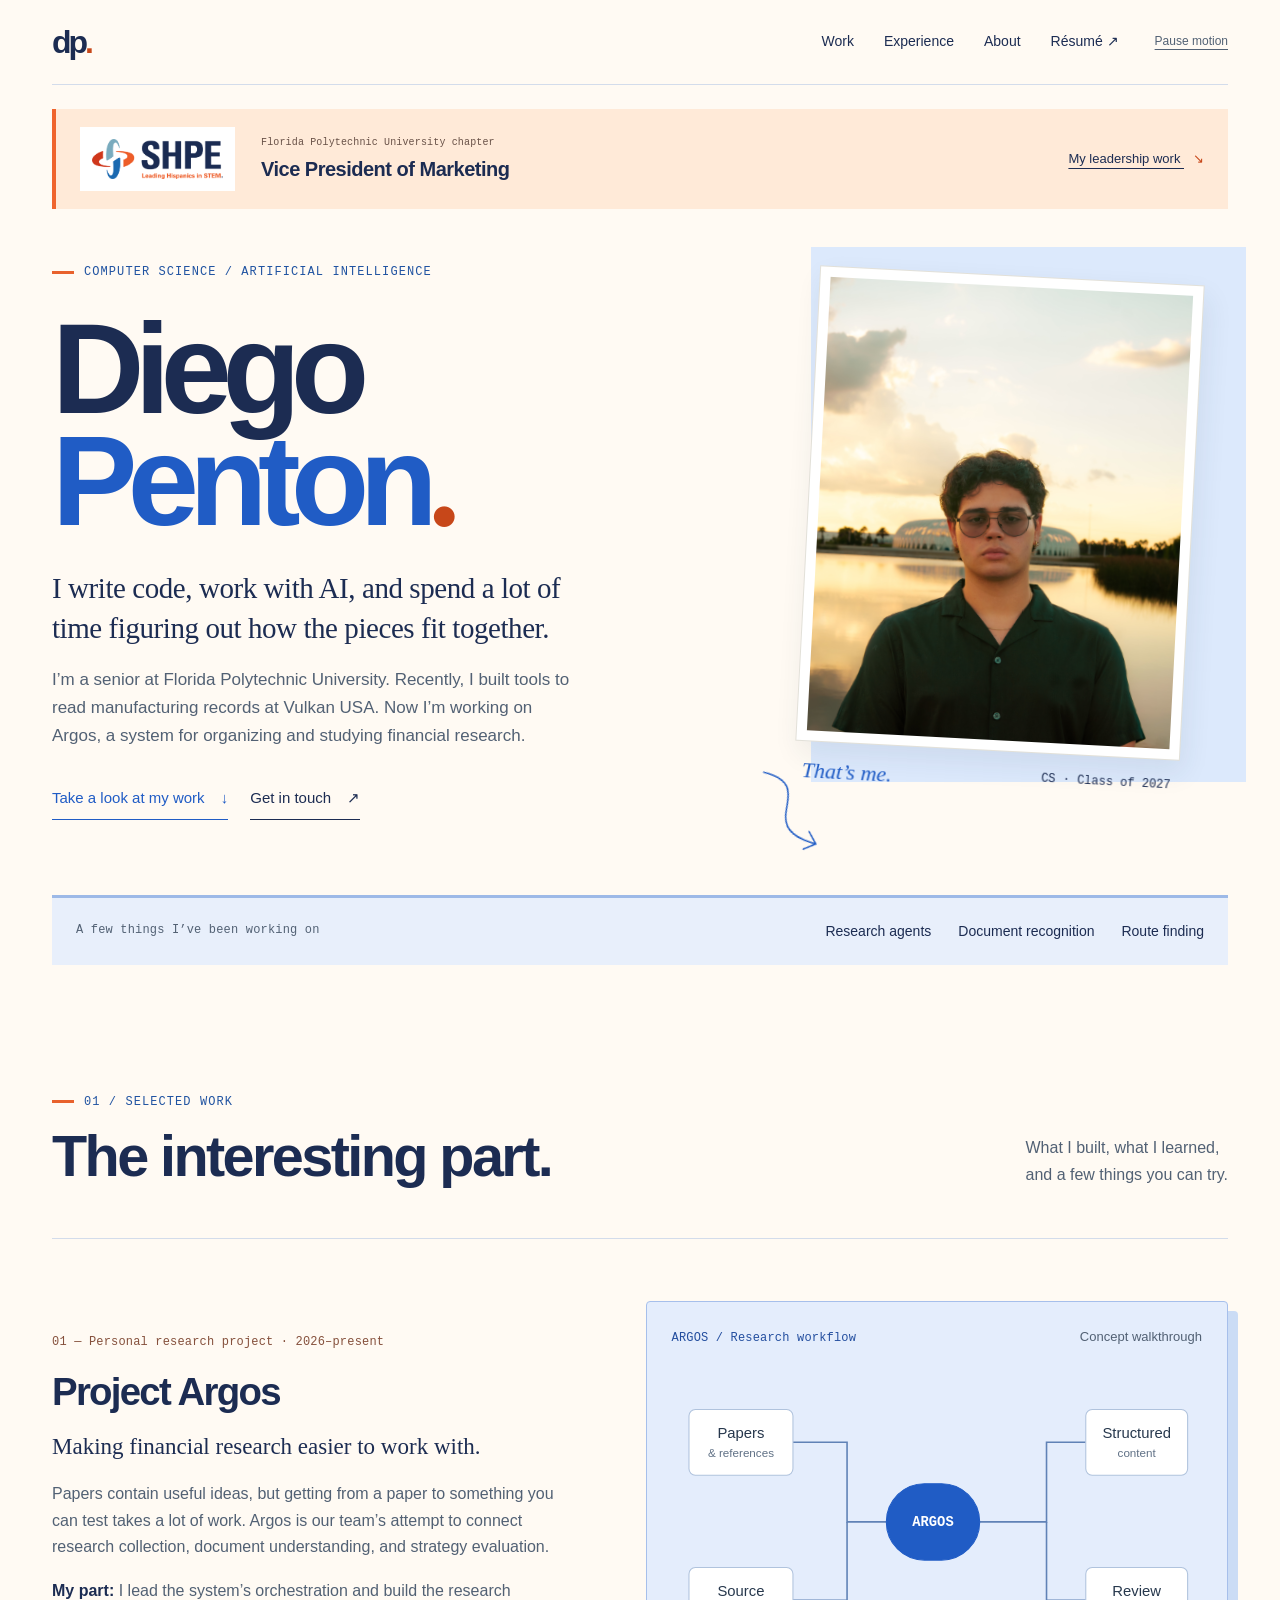
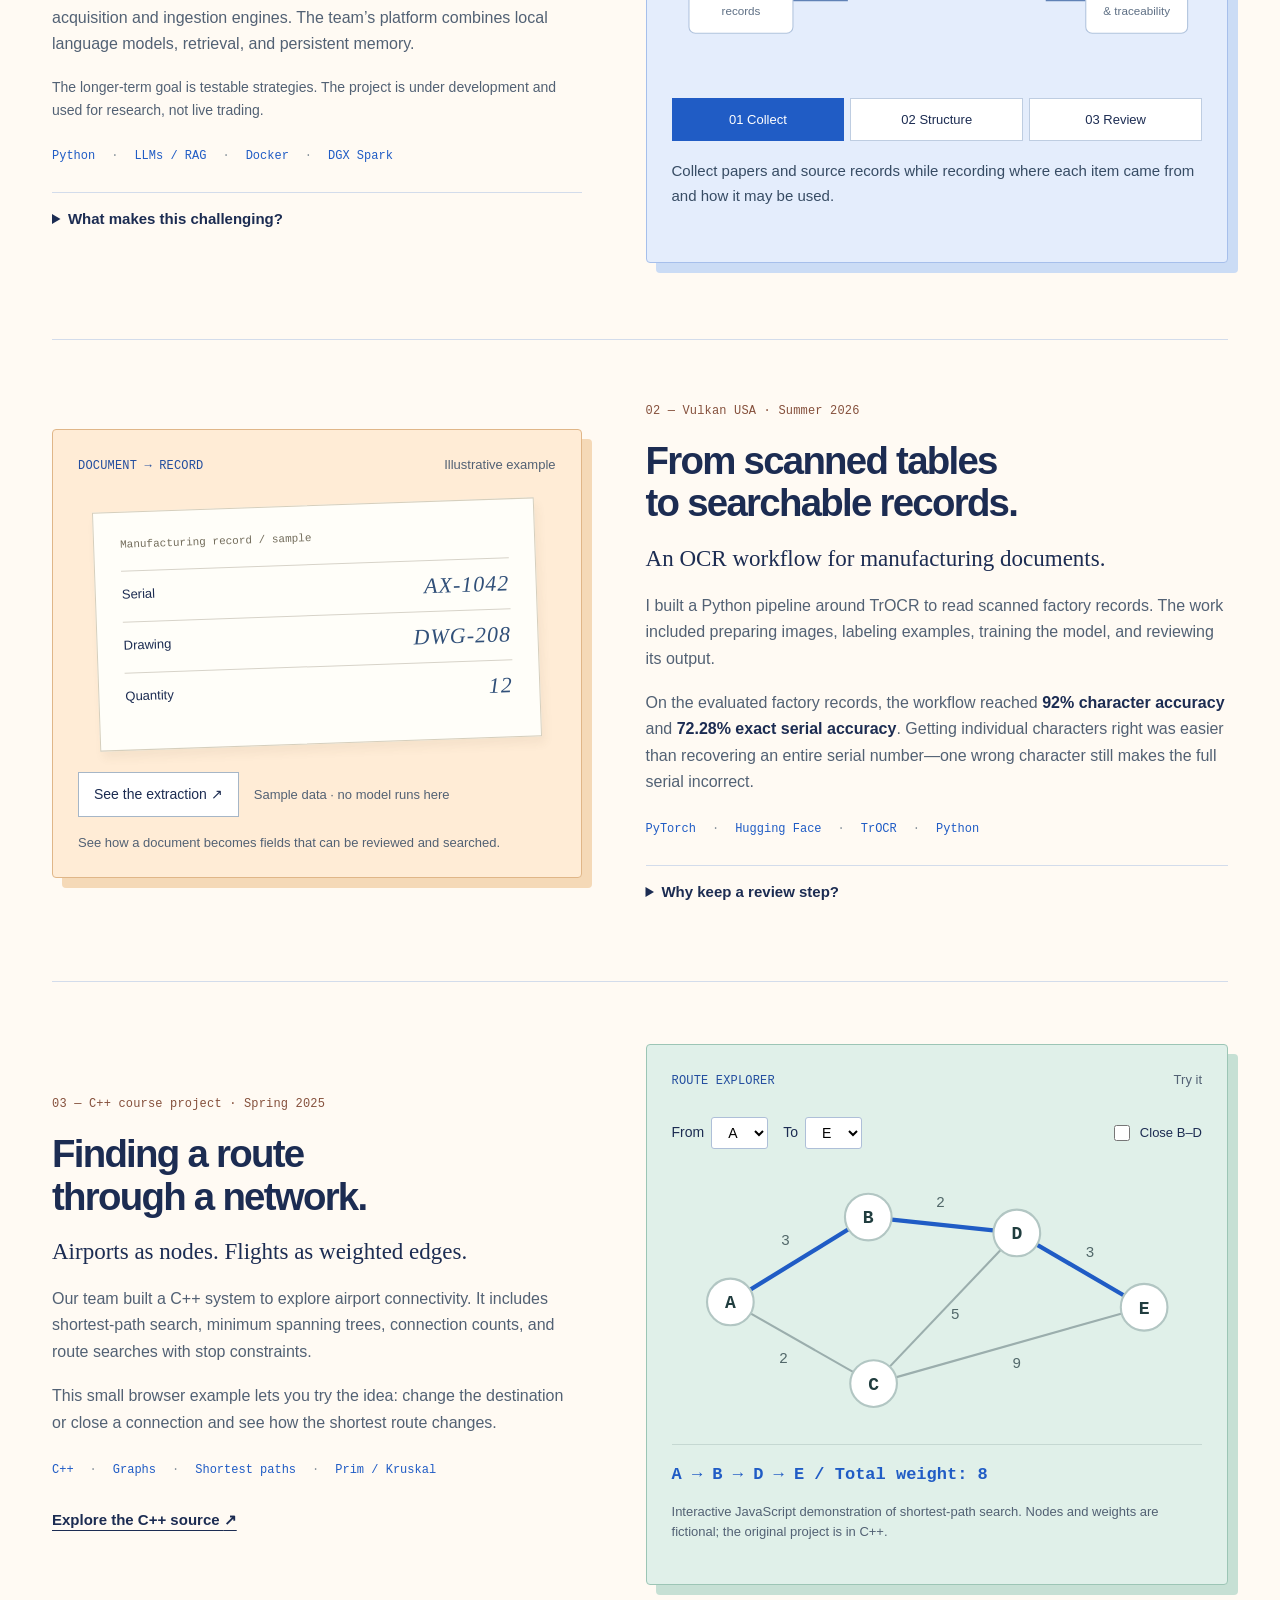
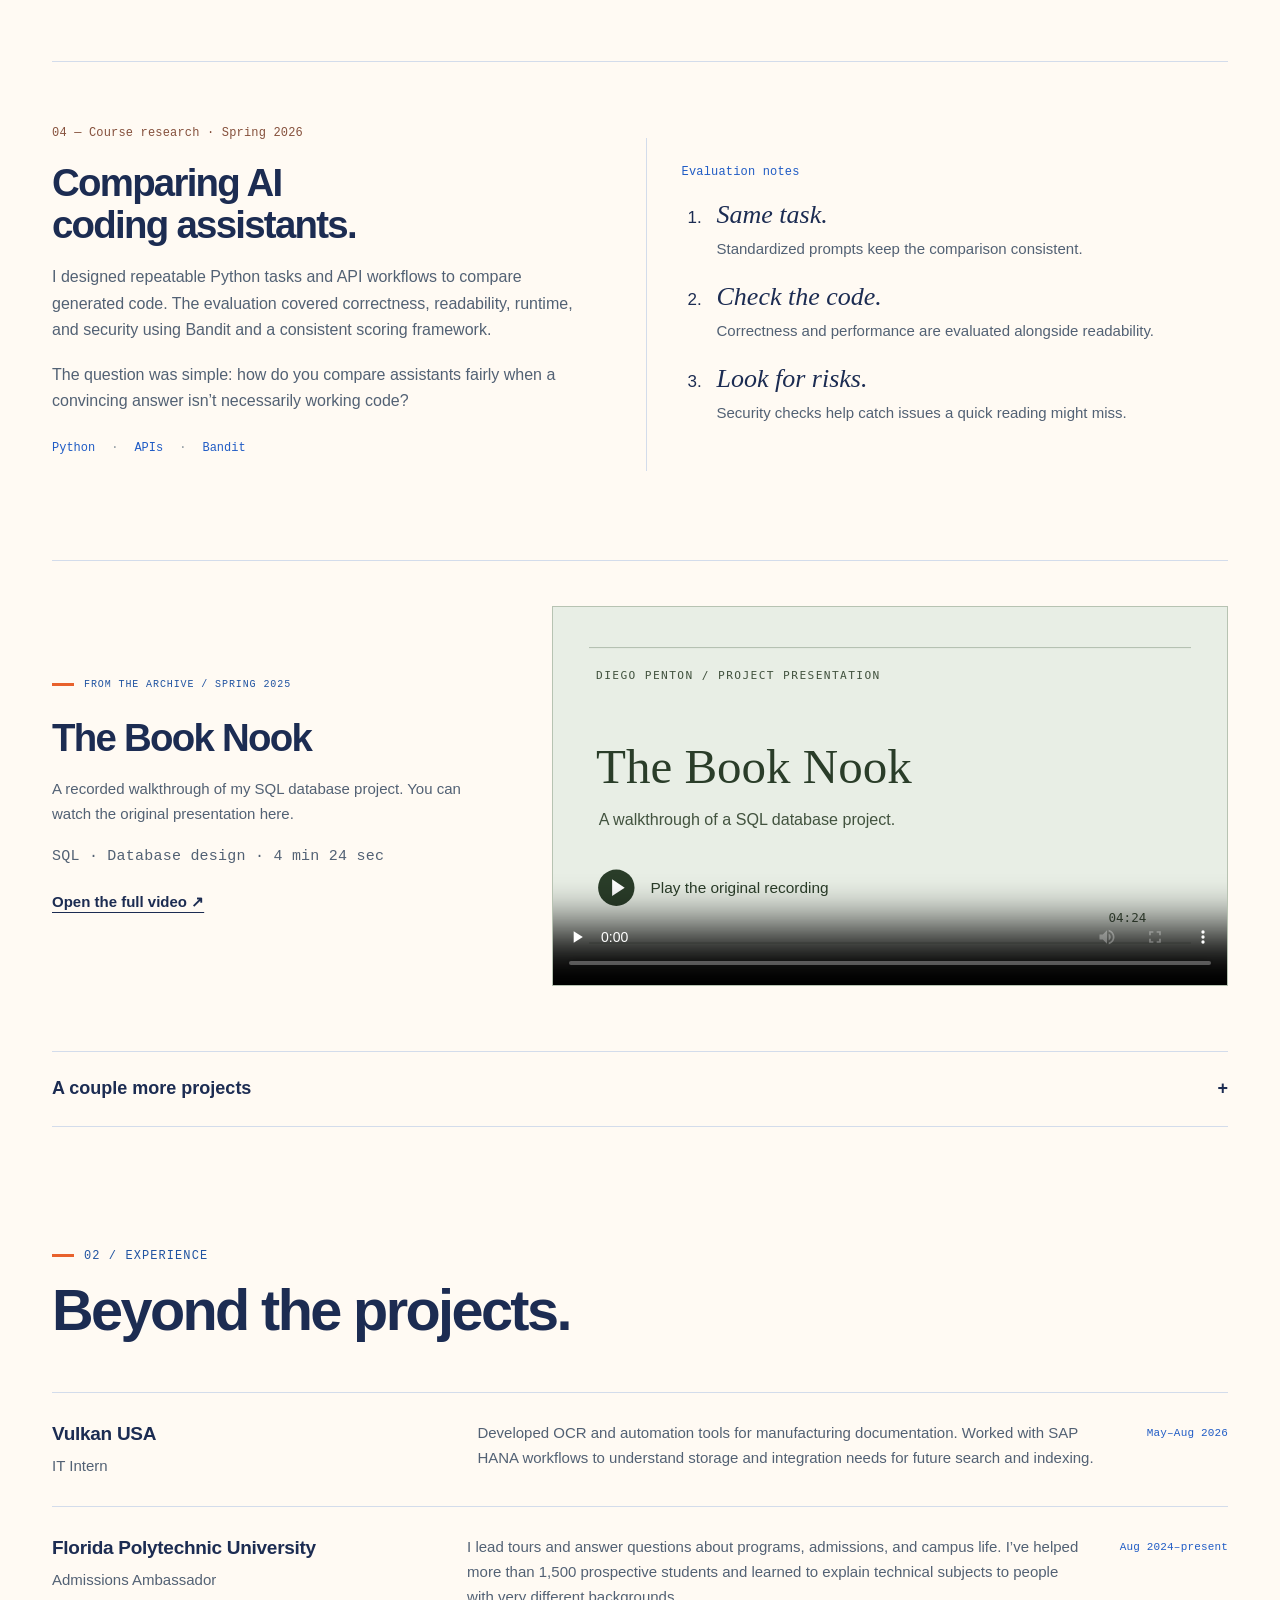
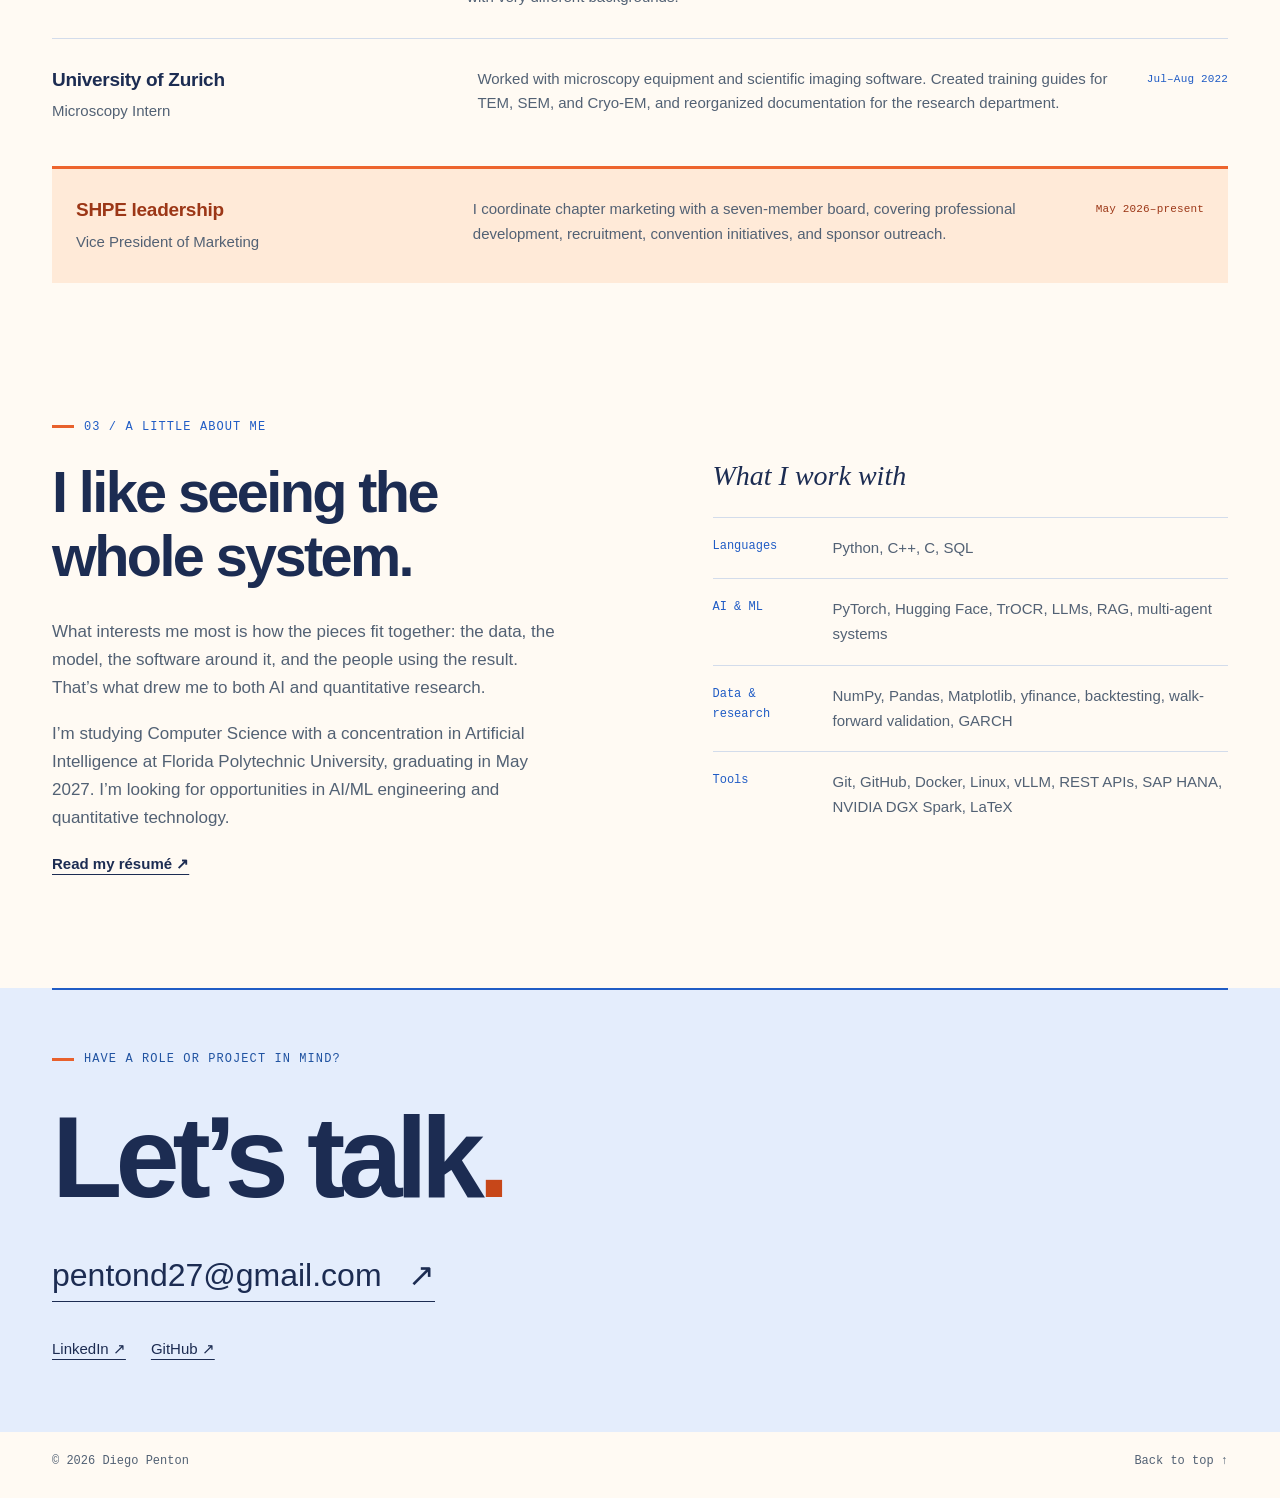
==== commit 2e332a29: "Add SHPE leadership banner and richer warm and blue color palette" ====
--- a/index.html
+++ b/index.html
@@ -4,7 +4,7 @@
   <meta charset="utf-8">
   <meta name="viewport" content="width=device-width, initial-scale=1">
   <meta name="color-scheme" content="light">
-  <meta name="theme-color" content="#faf9f6">
+  <meta name="theme-color" content="#fffaf3">
   <title>Diego Penton — AI, software &amp; research</title>
   <meta name="description" content="Diego Penton's portfolio: manufacturing OCR at Vulkan USA, Project Argos, AI evaluation, and graph algorithms. Computer Science at Florida Polytechnic University.">
   <meta property="og:title" content="Diego Penton — Selected work">
@@ -25,6 +25,12 @@
     <button id="motion-toggle" class="text-button" type="button" aria-pressed="false" hidden>Pause motion</button>
   </header>
   <main id="main">
+    <!-- Official logo: https://shpe.org/wp-content/uploads/2022/06/shpe-logo.png -->
+    <aside class="leadership-banner wrap" aria-label="SHPE chapter leadership">
+      <a class="shpe-mark" href="https://shpe.org/" target="_blank" rel="noopener" aria-label="About SHPE"><img src="shpe-logo.png" alt="SHPE — Leading Hispanics in STEM" width="681" height="211"></a>
+      <div class="leadership-intro"><span class="mono">Florida Polytechnic University chapter</span><strong>Vice President of Marketing</strong></div>
+      <a class="leadership-link" href="#leadership">My leadership work <span aria-hidden="true">↘</span></a>
+    </aside>
     <section class="hero wrap" id="home" aria-labelledby="intro-title">
       <div class="hero-text">
         <p class="eyebrow">Computer science / Artificial intelligence</p>
@@ -66,7 +72,7 @@
       </article>
       <details class="more-work"><summary>A couple more projects <span aria-hidden="true">+</span></summary><div class="archive"><a href="https://github.com/diegopenton/Scientific-Python-Interactive-Data-Acoustic-Modeling-Problem-Solving-in-Python-Final-Project-" target="_blank" rel="noopener"><span>Acoustic modeling</span><small>Python, signal processing &amp; visualization ↗</small></a><a href="https://github.com/diegopenton/Modular_Algorithmic_Trading_Framework" target="_blank" rel="noopener"><span>Algorithmic trading framework</span><small>Modular models &amp; strategy evaluation ↗</small></a></div></details>
     </section>
-    <section class="experience wrap" id="experience"><div class="section-head"><div><p class="eyebrow">02 / Experience</p><h2>Beyond the projects.</h2></div></div><div class="experience-row"><div><h3>Vulkan USA</h3><p>IT Intern</p></div><p>Developed OCR and automation tools for manufacturing documentation. Worked with SAP HANA workflows to understand storage and integration needs for future search and indexing.</p><span class="date">May–Aug 2026</span></div><div class="experience-row"><div><h3>Florida Polytechnic University</h3><p>Admissions Ambassador</p></div><p>I lead tours and answer questions about programs, admissions, and campus life. I’ve helped more than 1,500 prospective students and learned to explain technical subjects to people with very different backgrounds.</p><span class="date">Aug 2024–present</span></div><div class="experience-row"><div><h3>University of Zurich</h3><p>Microscopy Intern</p></div><p>Worked with microscopy equipment and scientific imaging software. Created training guides for TEM, SEM, and Cryo-EM, and reorganized documentation for the research department.</p><span class="date">Jul–Aug 2022</span></div><div class="experience-row"><div><h3>SHPE</h3><p>Vice President of Marketing</p></div><p>I coordinate chapter marketing with a seven-member board, covering professional development, recruitment, convention initiatives, and sponsor outreach.</p><span class="date">May 2026–present</span></div></section>
+    <section class="experience wrap" id="experience"><div class="section-head"><div><p class="eyebrow">02 / Experience</p><h2>Beyond the projects.</h2></div></div><div class="experience-row"><div><h3>Vulkan USA</h3><p>IT Intern</p></div><p>Developed OCR and automation tools for manufacturing documentation. Worked with SAP HANA workflows to understand storage and integration needs for future search and indexing.</p><span class="date">May–Aug 2026</span></div><div class="experience-row"><div><h3>Florida Polytechnic University</h3><p>Admissions Ambassador</p></div><p>I lead tours and answer questions about programs, admissions, and campus life. I’ve helped more than 1,500 prospective students and learned to explain technical subjects to people with very different backgrounds.</p><span class="date">Aug 2024–present</span></div><div class="experience-row"><div><h3>University of Zurich</h3><p>Microscopy Intern</p></div><p>Worked with microscopy equipment and scientific imaging software. Created training guides for TEM, SEM, and Cryo-EM, and reorganized documentation for the research department.</p><span class="date">Jul–Aug 2022</span></div><div class="experience-row leadership-row" id="leadership"><div><h3>SHPE leadership</h3><p>Vice President of Marketing</p></div><p>I coordinate chapter marketing with a seven-member board, covering professional development, recruitment, convention initiatives, and sponsor outreach.</p><span class="date">May 2026–present</span></div></section>
     <section class="about wrap" id="about"><div><p class="eyebrow">03 / A little about me</p><h2>I like seeing the<br>whole system.</h2><p>What interests me most is how the pieces fit together: the data, the model, the software around it, and the people using the result. That’s what drew me to both AI and quantitative research.</p><p>I’m studying Computer Science with a concentration in Artificial Intelligence at Florida Polytechnic University, graduating in May 2027. I’m looking for opportunities in AI/ML engineering and quantitative technology.</p><a class="inline-link" href="Diego_Penton_Computer_Science_2026_Resume.pdf" target="_blank" rel="noopener">Read my résumé ↗</a></div><div class="toolkit"><h3>What I work with</h3><dl><div><dt>Languages</dt><dd>Python, C++, C, SQL</dd></div><div><dt>AI &amp; ML</dt><dd>PyTorch, Hugging Face, TrOCR, LLMs, RAG, multi-agent systems</dd></div><div><dt>Data &amp; research</dt><dd>NumPy, Pandas, Matplotlib, yfinance, backtesting, walk-forward validation, GARCH</dd></div><div><dt>Tools</dt><dd>Git, GitHub, Docker, Linux, vLLM, REST APIs, SAP HANA, NVIDIA DGX Spark, LaTeX</dd></div></dl></div></section>
     <section class="contact wrap" id="contact"><p class="eyebrow">Have a role or project in mind?</p><h2>Let’s talk<span>.</span></h2><a class="email" href="mailto:pentond27@gmail.com">pentond27@gmail.com <span aria-hidden="true">↗</span></a><div class="contact-links"><a href="https://www.linkedin.com/in/diegopenton" target="_blank" rel="noopener">LinkedIn ↗</a><a href="https://github.com/diegopenton" target="_blank" rel="noopener">GitHub ↗</a></div></section>
   </main>
--- a/portfolio.css
+++ b/portfolio.css
@@ -1,9 +1,32 @@
-:root{color-scheme:light;--paper:#faf9f6;--ink:#202a34;--blue:#2459cb;--muted:#58646f;--line:#d7dce1;--serif:Georgia,'Times New Roman',serif;--mono:'SFMono-Regular',Consolas,monospace}
+:root{color-scheme:light;--paper:#fffaf3;--ink:#1c2c52;--blue:#205cc5;--muted:#526174;--line:#d3dceb;--orange:#c74719;--serif:Georgia,'Times New Roman',serif;--mono:'SFMono-Regular',Consolas,monospace}
 *{box-sizing:border-box}html{scroll-behavior:smooth;scroll-padding-top:28px}body{margin:0;color:var(--ink);background:var(--paper);font:17px/1.65 -apple-system,BlinkMacSystemFont,'Segoe UI',Arial,sans-serif}button,select,input{font:inherit}a{color:inherit;text-underline-offset:5px}a:hover{color:var(--blue)}button,a,select,summary{touch-action:manipulation}button{cursor:pointer}img,svg{max-width:100%;display:block}p{margin:0 0 18px}h1,h2,h3{margin:0;line-height:1.1;font-weight:650;letter-spacing:-.045em}h2{font-size:clamp(35px,4.5vw,58px)}h3{font-size:clamp(28px,3vw,40px)}.wrap{width:min(1200px,calc(100% - 104px));margin:auto}::selection{color:var(--ink);background:#d5e1ff}:focus-visible{outline:3px solid var(--blue);outline-offset:5px}.skip{position:fixed;top:-80px;left:16px;z-index:20;background:white;padding:12px}.skip:focus{top:12px}[hidden]{display:none!important}.small{font-size:13px;color:var(--muted);line-height:1.5}.mono,.eyebrow,.project-index,.date{font-family:var(--mono);font-size:12px;letter-spacing:.015em}.eyebrow{text-transform:uppercase;letter-spacing:.09em;color:var(--blue);margin-bottom:24px}.site-header{display:flex;align-items:center;gap:36px;padding:24px 0;border-bottom:1px solid var(--line)}.wordmark{font-weight:800;font-size:32px;line-height:1;text-decoration:none;letter-spacing:-3px}.wordmark span{color:var(--blue)}nav{display:flex;gap:30px;margin-left:auto}nav a{font-size:14px;text-decoration:none}.text-button{border:0;background:none;color:var(--muted);font-size:12px;text-decoration:underline;text-underline-offset:4px;padding:8px 0}
 .hero{display:grid;grid-template-columns:1.4fr 1fr;gap:50px 75px;align-items:center;padding-top:76px;padding-bottom:42px}.hero h1{font-size:clamp(82px,10vw,142px);line-height:.87;letter-spacing:-.075em;margin:30px 0}.hero h1>span{color:var(--blue)}.period{font-family:var(--serif);color:var(--ink)}.intro{font-family:var(--serif);font-size:clamp(23px,2.6vw,29px);line-height:1.38;letter-spacing:-.015em;max-width:560px}.hero-description{color:var(--muted);max-width:530px}.hero-links{display:flex;flex-wrap:wrap;gap:22px;align-items:center;margin-top:28px;font-size:15px}.hero-links a{text-decoration:none;border-bottom:1px solid var(--ink);padding:8px 0}.hero-links .primary-link{color:var(--blue);border-color:var(--blue)}.hero-links span{display:inline-block;margin-left:12px;transition:transform .2s}.hero-links a:hover span{transform:translate(3px,3px)}.portrait-note{margin:0;position:relative;transform:rotate(3deg);align-self:center;max-width:385px;justify-self:center}.photo-frame{padding:10px;background:white;box-shadow:4px 12px 26px #23384e15;border:1px solid #e2e0d8}.photo-frame img{width:100%;aspect-ratio:4/5;object-fit:cover;object-position:center 25%}.portrait-note figcaption{display:flex;justify-content:space-between;gap:12px;font-family:var(--mono);font-size:12px;padding:16px 8px}.portrait-note figcaption>span:first-child{font:italic 22px var(--serif);color:var(--blue)}.annotation{position:absolute;width:96px;bottom:-53px;left:-48px;transform:rotate(20deg);fill:none;stroke:var(--blue);stroke-width:2;stroke-linecap:round}.hero-bottom{grid-column:1/-1;display:flex;flex-wrap:wrap;gap:16px 27px;align-items:center;padding:25px 0 0;margin-top:25px;border-top:1px solid var(--line);font-size:14px}.hero-bottom>span{color:var(--muted);margin-right:auto}.hero-bottom a{text-decoration:none}.section-head{display:flex;justify-content:space-between;gap:30px;align-items:end;margin-bottom:50px}.section-head>p{color:var(--muted);font-size:16px;margin:0}.section-head .eyebrow{margin-bottom:12px}.work{padding-top:86px}.case{display:grid;grid-template-columns:1fr 1.1fr;gap:64px;padding:62px 0 76px;border-top:1px solid var(--line);align-items:center;scroll-margin-top:24px}.project-index{color:var(--muted);margin-bottom:18px}.case-copy h3{margin-bottom:18px}.case-copy>p:not(.project-index):not(.project-deck){color:var(--muted);font-size:16px}.project-deck{font-family:var(--serif);font-size:23px;line-height:1.4}.case-copy strong{font-weight:650;color:var(--ink)}.case-copy .quiet{font-size:14px!important}.tech{display:flex;flex-wrap:wrap;padding:0;gap:7px 16px;list-style:none;margin:25px 0;font-family:var(--mono);font-size:12px;color:var(--blue)}.tech li+li:before{content:'·';margin-right:16px;color:#8b959e}details{font-size:15px;border-top:1px solid var(--line);padding-top:14px}summary{cursor:pointer;font-weight:600}details p{color:var(--muted);margin:16px 0 0}details[open] p{animation:enter .25s both}.inline-link{font-size:15px;font-weight:600}.case-visual{padding:25px;border:1px solid #c6d3e7;border-radius:4px;min-width:0;background-color:#f0f5fc;background-image:radial-gradient(#bdcce3 0.7px,transparent .7px);background-size:18px 18px;box-shadow:10px 10px 0 #e6ebf2;transition:box-shadow .25s}.case-visual:hover{box-shadow:14px 14px 0 #e1e8f2}.visual-heading{display:flex;justify-content:space-between;gap:15px;align-items:baseline}.visual-heading>.mono{color:#234e9f}.system-diagram{width:100%;margin:18px 0}.connector{stroke:#6082b6;stroke-width:1.5;fill:none}.diagram-node rect{fill:#fff;stroke:#b0c3dd}.diagram-node text{text-anchor:middle;font-size:14px;fill:#27384d}.diagram-node .svg-sub{font-size:11px;fill:#5f7085}.diagram-node rect.core{fill:var(--blue);stroke:var(--blue)}.diagram-node .core-text{fill:white;font:bold 13px var(--mono)}.stage-controls{display:flex;gap:6px}.stage{flex:1;padding:10px 8px;font-size:13px;border:1px solid #becde1;background:white;color:var(--ink)}.stage.selected{background:var(--blue);border-color:var(--blue);color:white}.stage-description{font-size:15px;min-height:78px;margin:18px 0 0;color:#374c64}.argos-visual[data-current='structure'] .core{fill:#427779}.argos-visual[data-current='review'] .core{fill:#6a57a0}.argos-visual[data-current] .connector{animation:path-draw 1.2s both;stroke-dasharray:600;stroke-dashoffset:0}
 .ocr-visual{background-color:#f5f0e6;background-image:radial-gradient(#ddd0b6 .7px,transparent .7px);border-color:#d8cdb9;box-shadow:10px 10px 0 #eee9dd}.sample-paper{position:relative;margin:28px 18px;padding:26px;background:#fffef9;border:1px solid #d6cfbd;transform:rotate(-2deg);box-shadow:3px 7px 10px #674f3310;overflow:hidden}.paper-title{font:11px var(--mono);display:block;margin-bottom:20px;color:#736d5c}.sample-row{display:flex;justify-content:space-between;gap:12px;padding:12px 0;border-top:1px solid #d7d3c9;font-size:13px}.sample-row em{font:italic 22px var(--serif);color:#315079;letter-spacing:1px}.scan-line{display:none;position:absolute;top:0;left:0;right:0;height:2px;background:var(--blue);box-shadow:0 -14px 30px 12px #2459cb20}.scanning .scan-line{display:block;animation:scan 1s ease-in-out forwards}.ocr-toolbar{display:flex;flex-wrap:wrap;gap:15px;align-items:center}.demo-button{background:white;border:1px solid #a6b6c7;padding:10px 15px;font-size:14px;color:var(--ink)}.demo-button:disabled{cursor:wait}.demo-button:hover{border-color:var(--blue);color:var(--blue)}.extracted{background:white;border:1px solid #cdd5d9;margin-top:18px;padding:18px;animation:enter .35s both}.record-label{color:var(--blue);margin-bottom:10px}.extracted dl{margin:0;font:14px/1.8 var(--mono)}.extracted dl>div{display:flex;justify-content:space-between;gap:10px}.extracted dt{color:var(--muted)}.extracted dd{margin:0}.sample-status{margin:16px 0 0}.route-controls{display:flex;align-items:center;flex-wrap:wrap;gap:15px;margin:25px 0 0;font-size:14px}.route-controls label{display:flex;align-items:center;gap:7px}.route-controls select{background:#fff;border:1px solid #aebfd8;border-radius:3px;padding:6px 12px}.closure{margin-left:auto;font-size:13px}.closure input{accent-color:var(--blue);width:16px;height:16px}.route-visual{background-color:#f0f6f4;background-image:radial-gradient(#bed6ce .7px,transparent .7px);border-color:#bfd4ce;box-shadow:10px 10px 0 #e4eeea}#route-map{width:100%;margin:15px 0}.edges path{fill:none;stroke:#9baead;stroke-width:2;transition:stroke .25s}.edges path.active{stroke:var(--blue);stroke-width:4;stroke-dasharray:600;animation:path-draw 1.15s both}.edges path.closed{stroke:#ca8077;stroke-dasharray:5 5;opacity:.5}.weights text{font:14px var(--mono);fill:#52686a;text-anchor:middle}.graph-nodes circle{fill:#fff;stroke:#b2c6c3;stroke-width:2}.graph-nodes text{text-anchor:middle;fill:#203d3f;font:600 17px var(--mono)}.route-result{font:600 17px/1.6 var(--mono);color:var(--blue);border-top:1px solid #c5d8d2;padding-top:16px;margin-bottom:14px}.evaluation-notes{border-left:1px solid var(--line);padding:25px 35px}.evaluation-notes>.mono{color:var(--blue)}.evaluation-notes ol{padding-left:25px}.evaluation-notes li{padding-left:10px;margin-bottom:20px}.evaluation-notes li>span{font:italic 26px var(--serif)}.evaluation-notes li>p{font-size:15px;color:var(--muted);margin:5px 0 0}.more-work{padding:22px 0;border-bottom:1px solid var(--line)}.more-work summary{display:flex;justify-content:space-between;list-style:none;font-size:18px}.more-work summary::-webkit-details-marker{display:none}.archive{display:grid;grid-template-columns:repeat(3,1fr);gap:24px;margin:28px 0 8px}.archive a{display:block;text-decoration:none}.archive span{display:block;margin-bottom:8px}.archive small{color:var(--muted);font-size:13px}
 .experience{padding-top:120px}.experience-row{display:grid;grid-template-columns:.8fr 1.3fr auto;gap:35px;padding:28px 0;border-top:1px solid var(--line)}.experience-row h3{font-size:19px;line-height:1.35;letter-spacing:-.015em;margin-bottom:7px}.experience-row p{font-size:15px;color:var(--muted);margin:0}.experience-row .date{font-size:11px;white-space:nowrap;padding-top:3px;color:var(--blue)}.about{display:grid;grid-template-columns:1fr 1fr;gap:85px;padding-top:135px;padding-bottom:110px}.about h2{margin-bottom:30px}.about p{color:var(--muted);max-width:510px}.about .eyebrow{color:var(--blue)}.toolkit{padding:42px 0 0 30px}.toolkit h3{font:italic 28px var(--serif);letter-spacing:0;margin-bottom:25px}.toolkit dl{margin:0}.toolkit dl>div{border-top:1px solid var(--line);padding:18px 0;display:grid;grid-template-columns:105px 1fr;gap:15px}.toolkit dt{font:12px/1.7 var(--mono);color:var(--blue)}.toolkit dd{margin:0;font-size:15px;color:var(--muted)}.contact{border-top:2px solid var(--ink);padding:60px 0 70px}.contact h2{font-size:clamp(64px,9vw,120px);margin-bottom:28px;letter-spacing:-.06em}.contact h2 span{color:var(--blue)}.email{font-size:clamp(18px,3vw,32px);text-decoration:none;border-bottom:1px solid var(--ink);padding-bottom:8px;overflow-wrap:anywhere}.email span{display:inline-block;margin-left:18px;transition:transform .2s}.email:hover span{transform:translate(5px,-5px)}.contact-links{display:flex;gap:25px;margin-top:35px;font-size:15px}footer{border-top:1px solid var(--line);padding:22px 0 32px;display:flex;justify-content:space-between;font:12px var(--mono);color:var(--muted)}footer a{text-decoration:none}
 .recorded-project{display:grid;grid-template-columns:.8fr 1.2fr;gap:50px;align-items:center;border-top:1px solid var(--line);padding:45px 0 65px}.recorded-project h3{margin-bottom:18px}.recorded-project p:not(.eyebrow){color:var(--muted);font-size:15px}.recorded-project video{width:100%;aspect-ratio:16/9;display:block;background:#e8eee5;border:1px solid #b7c3b2}.recorded-project .eyebrow{font-size:10px}
+/* SHPE-inspired accents keep the page bright, with navy text for contrast. */
+.wordmark span,.contact h2 span{color:var(--orange)}
+.leadership-banner{display:flex;align-items:center;gap:26px;margin-top:24px;padding:18px 24px;background:#ffead8;border-left:4px solid #ef642d}
+.shpe-mark{flex:0 0 155px;background:white;padding:12px;display:block}
+.shpe-mark img{width:100%;height:auto}
+.leadership-intro{display:flex;flex-direction:column;gap:4px}
+.leadership-intro .mono{font-size:10px;color:#685147}
+.leadership-intro strong{font-size:20px;line-height:1.4;letter-spacing:-.025em}
+.leadership-link{font-size:13px;margin-left:auto;white-space:nowrap;text-underline-offset:5px}
+.leadership-link span{display:inline-block;margin-left:9px;color:var(--orange)}
+.hero{position:relative;isolation:isolate;padding-top:54px}
+.hero::before{content:'';position:absolute;z-index:-1;right:-18px;top:38px;width:37%;height:67%;background:#dce9fc}
+.hero h1 .period{color:var(--orange)}
+.hero-bottom{padding:22px 24px;background:#e8effb;border-top:3px solid #9db9e7}
+.eyebrow{color:#2053a1}.eyebrow::before{content:'';display:inline-block;width:22px;height:3px;background:#e8612c;margin-right:10px;vertical-align:middle}
+.argos-visual{background-color:#e4edfc;border-color:#a6bfeb;box-shadow:10px 10px 0 #cbdcf5}
+.ocr-visual{background-color:#ffecd6;border-color:#e0b688;box-shadow:10px 10px 0 #f5d9b7}
+.route-visual{background-color:#e0f0e9;border-color:#9cc5b5;box-shadow:10px 10px 0 #c6e0d4}
+.project-index{color:#85503c}.case-copy h3{color:#1c2c52}
+.leadership-row{background:#ffead8;border-top:3px solid #ed642d;padding:28px 24px;margin-top:14px;scroll-margin-top:28px}
+.leadership-row h3{color:#9c3717}.leadership-row .date{color:#9c3717}
+.contact{background:#e4edfc;box-shadow:0 0 0 100vmax #e4edfc;clip-path:inset(0 -100vmax);border-top-color:#205cc5}
+@media(max-width:740px){.leadership-banner{gap:14px;flex-wrap:wrap;padding:16px;margin-top:18px}.shpe-mark{flex-basis:115px;padding:8px}.leadership-intro{flex:1;min-width:130px}.leadership-intro strong{font-size:16px}.leadership-intro .mono{font-size:9px}.leadership-link{margin-left:0;white-space:normal}.hero::before{top:auto;bottom:200px;right:0;width:80%;height:340px}.hero-bottom{padding:18px}.leadership-row{padding:24px 18px}}
 /* Motion is progressive: content stays visible if scripts fail. */
 @keyframes enter{from{opacity:.4;transform:translateY(12px)}to{opacity:1;transform:none}}@keyframes path-draw{from{stroke-dashoffset:600}to{stroke-dashoffset:0}}@keyframes scan{from{top:0}to{top:100%}}@keyframes scribble{from{stroke-dashoffset:250}to{stroke-dashoffset:0}}.motion-enabled .hero-text{animation:enter .65s both}.motion-enabled .draw-line{stroke-dasharray:250;animation:scribble 1.1s .35s both}.motion-enabled .arrived{animation:enter .55s both}.motion-paused *, .motion-paused *::before,.motion-paused *::after{animation:none!important;transition:none!important}.motion-paused{scroll-behavior:auto}
 @media(min-width:1000px){.case:nth-of-type(2) .case-copy{order:2}.case:nth-of-type(2) .case-visual{order:1}}
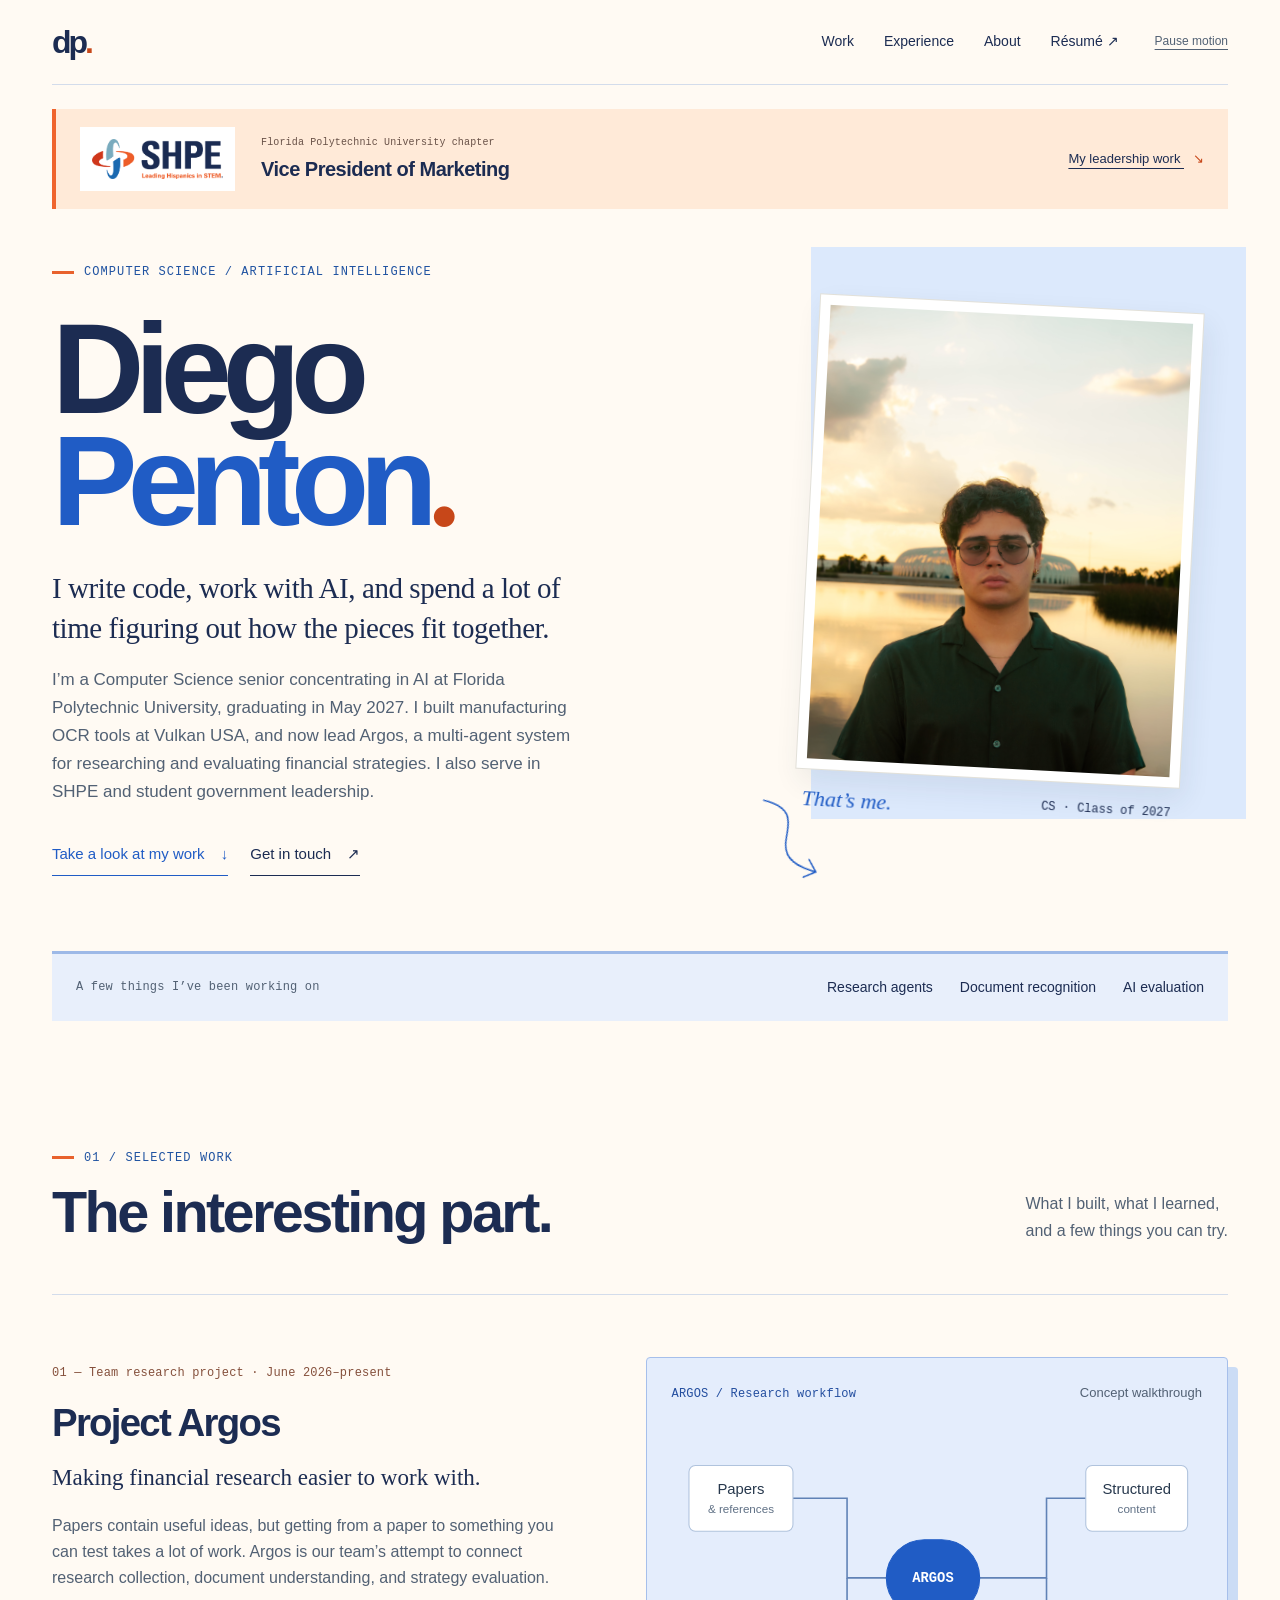
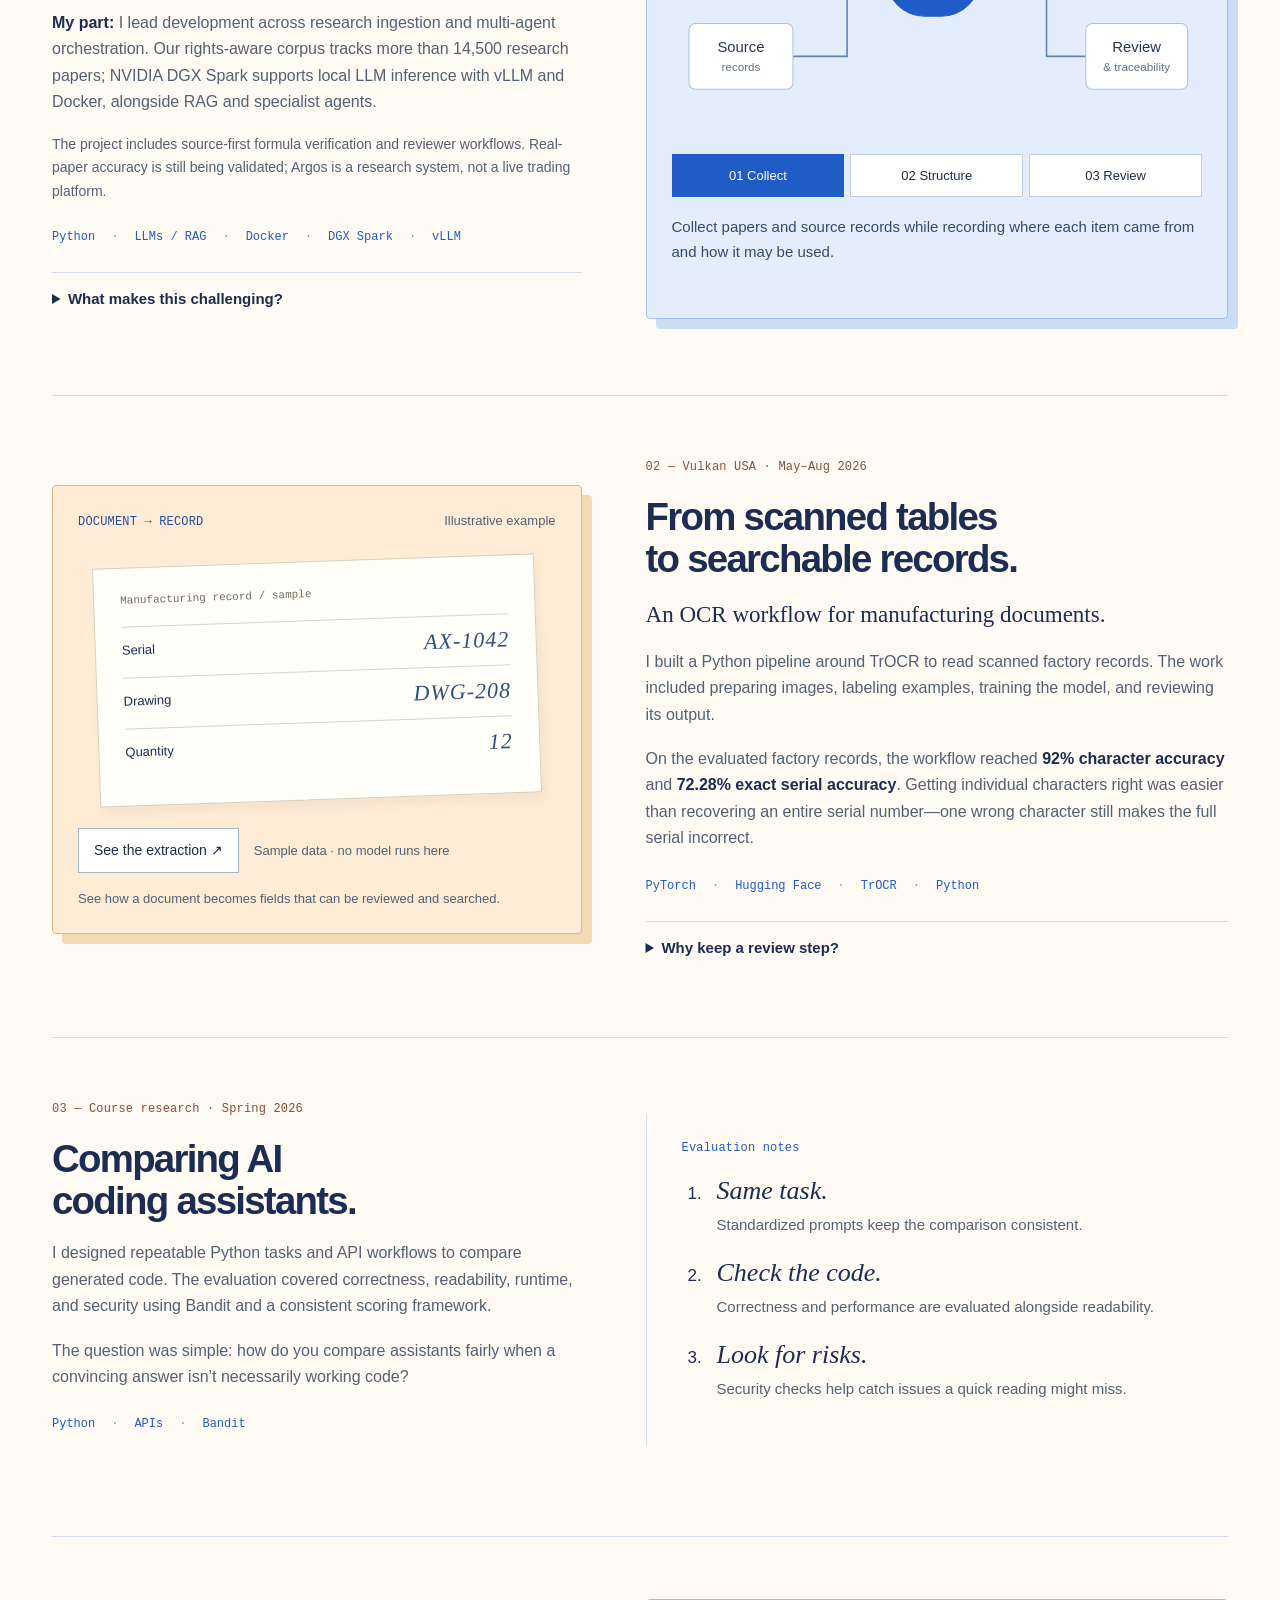
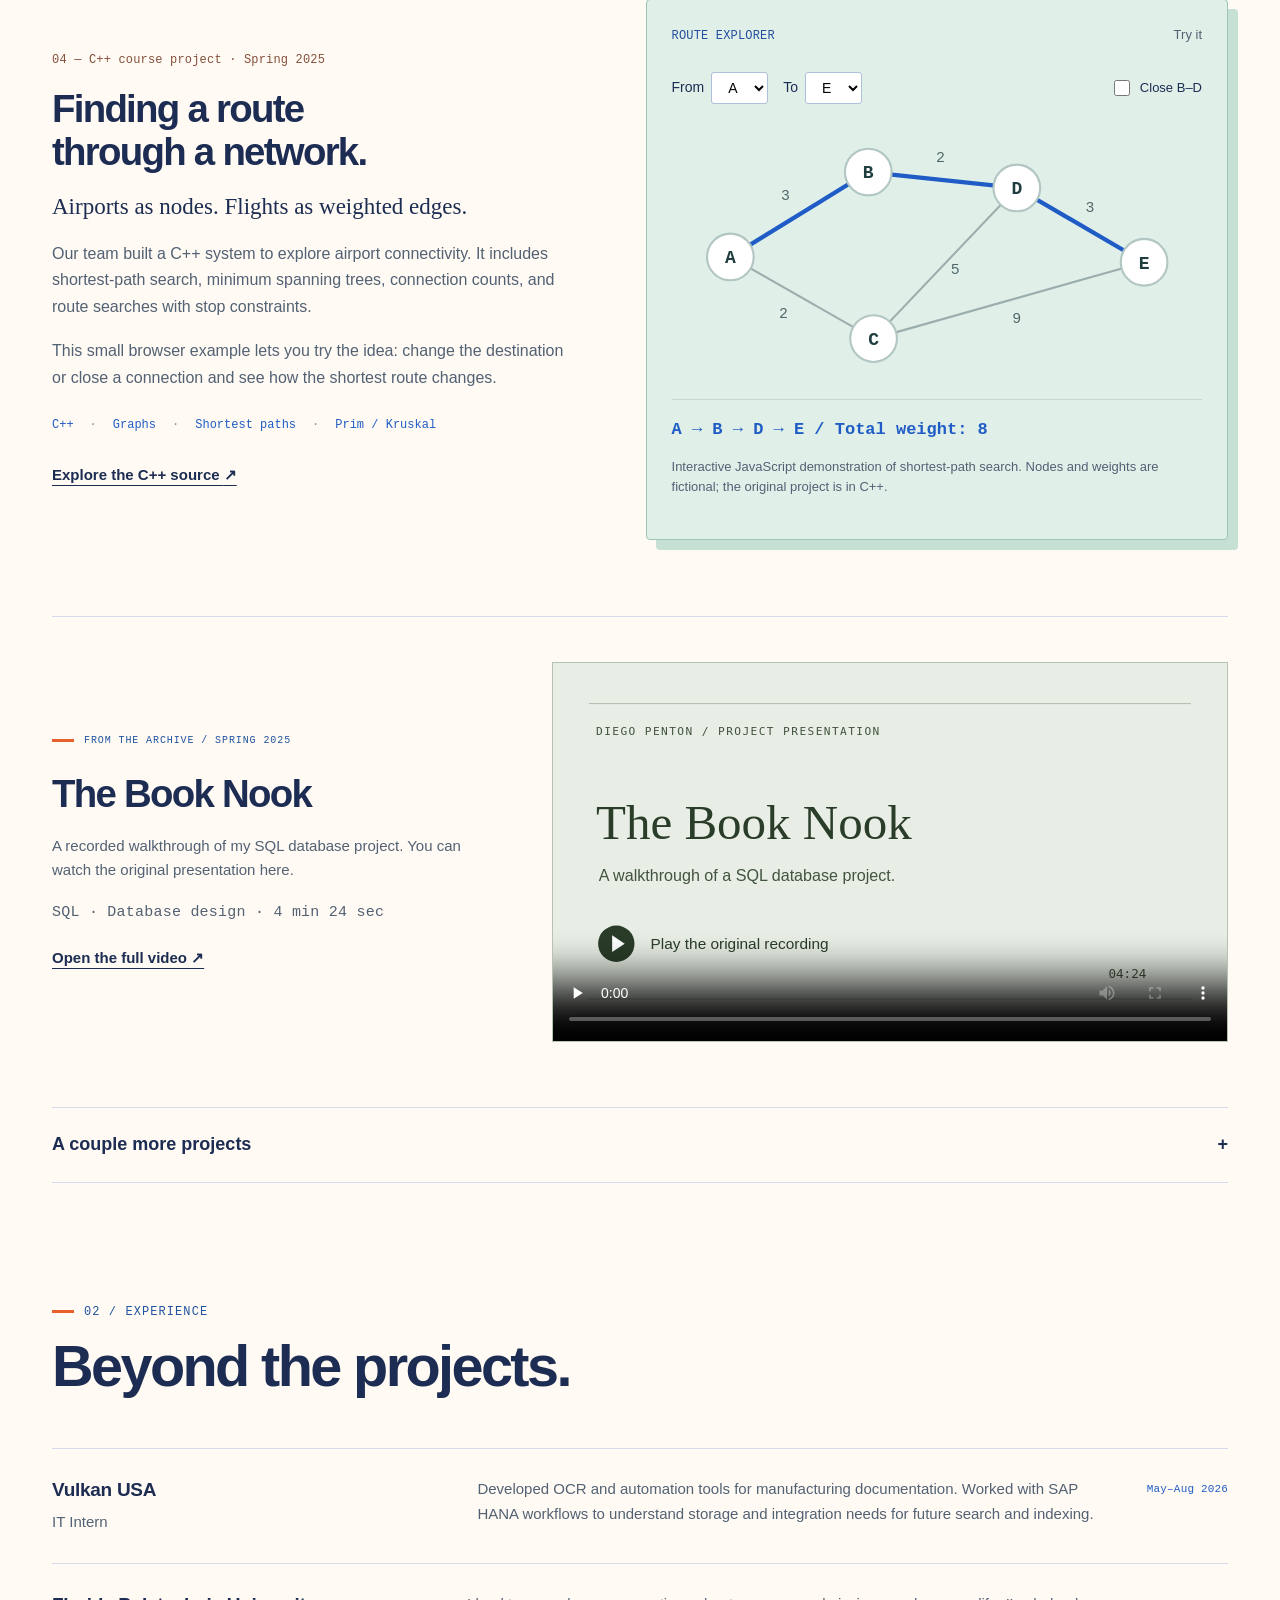
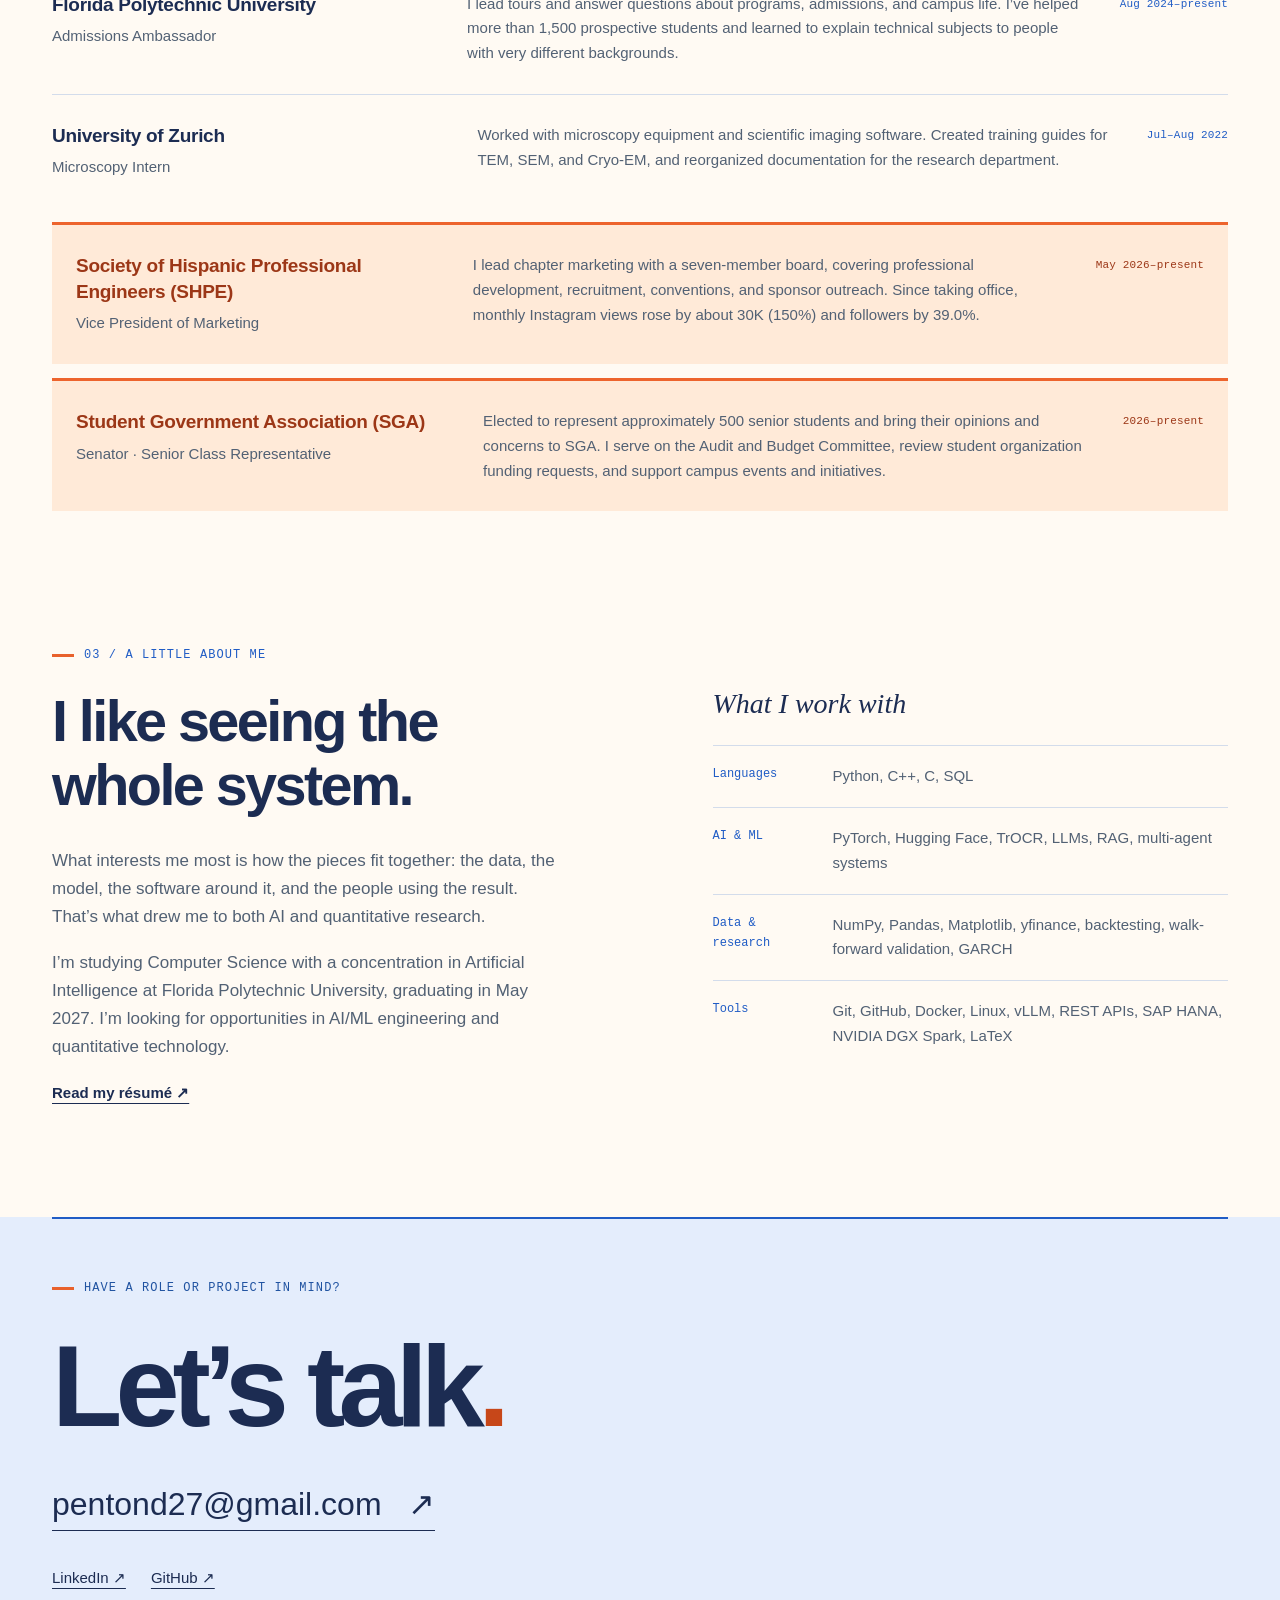
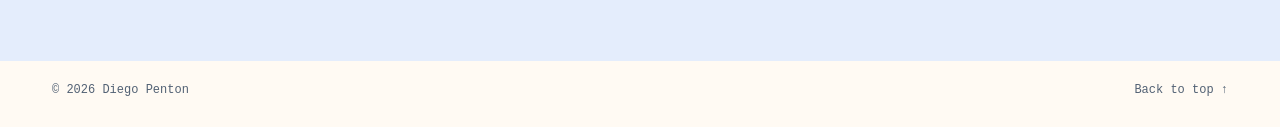
==== commit ac7e92ab: "Align portfolio content, project ordering and leadership with current resume" ====
--- a/index.html
+++ b/index.html
@@ -6,12 +6,12 @@
   <meta name="color-scheme" content="light">
   <meta name="theme-color" content="#fffaf3">
   <title>Diego Penton — AI, software &amp; research</title>
-  <meta name="description" content="Diego Penton's portfolio: manufacturing OCR at Vulkan USA, Project Argos, AI evaluation, and graph algorithms. Computer Science at Florida Polytechnic University.">
+  <meta name="description" content="Diego Penton's portfolio: manufacturing OCR at Vulkan USA, Project Argos, AI evaluation, SHPE marketing, and SGA representation. Computer Science at Florida Polytechnic University.">
   <meta property="og:title" content="Diego Penton — Selected work">
   <meta property="og:description" content="A personal collection of work in artificial intelligence, software, and research.">
   <meta property="og:image" content="https://diegopenton.github.io/profile.jpg">
   <meta property="og:type" content="website">
-  <link rel="stylesheet" href="portfolio.css">
+  <link rel="stylesheet" href="portfolio.css?v=resume-20261019">
   <script src="portfolio.js" defer></script>
 </head>
 <body>
@@ -20,7 +20,7 @@
     <a class="wordmark" href="#home" aria-label="Diego Penton home">dp<span>.</span></a>
     <nav aria-label="Main navigation">
       <a href="#work">Work</a><a href="#experience">Experience</a><a href="#about">About</a>
-      <a href="Diego_Penton_Computer_Science_2026_Resume.pdf" target="_blank" rel="noopener">Résumé <span aria-hidden="true">↗</span></a>
+      <a href="resume.html" target="_blank" rel="noopener">Résumé <span aria-hidden="true">↗</span></a>
     </nav>
     <button id="motion-toggle" class="text-button" type="button" aria-pressed="false" hidden>Pause motion</button>
   </header>
@@ -36,7 +36,7 @@
         <p class="eyebrow">Computer science / Artificial intelligence</p>
         <h1 id="intro-title">Diego<br><span>Penton<span class="period">.</span></span></h1>
         <p class="intro">I write code, work with AI, and spend a lot of time figuring out how the pieces fit together.</p>
-        <p class="hero-description">I’m a senior at Florida Polytechnic University. Recently, I built tools to read manufacturing records at Vulkan USA. Now I’m working on Argos, a system for organizing and studying financial research.</p>
+        <p class="hero-description">I’m a Computer Science senior concentrating in AI at Florida Polytechnic University, graduating in May 2027. I built manufacturing OCR tools at Vulkan USA, and now lead Argos, a multi-agent system for researching and evaluating financial strategies. I also serve in SHPE and student government leadership.</p>
         <div class="hero-links"><a class="primary-link" href="#work">Take a look at my work <span aria-hidden="true">↓</span></a><a href="mailto:pentond27@gmail.com">Get in touch <span aria-hidden="true">↗</span></a></div>
       </div>
       <figure class="portrait-note">
@@ -44,12 +44,12 @@
         <figcaption><span>That’s me.</span><span>CS · Class of 2027</span></figcaption>
         <svg class="annotation" viewBox="0 0 130 100" aria-hidden="true"><path class="draw-line" d="M8 12 C88 0 20 86 110 74 M96 62 L111 74 L98 87"/></svg>
       </figure>
-      <div class="hero-bottom"><span class="mono">A few things I’ve been working on</span><a href="#argos">Research agents</a><a href="#ocr">Document recognition</a><a href="#routes">Route finding</a></div>
+      <div class="hero-bottom"><span class="mono">A few things I’ve been working on</span><a href="#argos">Research agents</a><a href="#ocr">Document recognition</a><a href="#evaluation">AI evaluation</a></div>
     </section>
     <section class="work wrap" id="work" aria-labelledby="work-title">
       <div class="section-head"><div><p class="eyebrow">01 / Selected work</p><h2 id="work-title">The interesting part.</h2></div><p>What I built, what I learned,<br>and a few things you can try.</p></div>
       <article class="case" id="argos">
-        <div class="case-copy"><p class="project-index">01 — Personal research project · 2026–present</p><h3>Project Argos</h3><p class="project-deck">Making financial research easier to work with.</p><p>Papers contain useful ideas, but getting from a paper to something you can test takes a lot of work. Argos is our team’s attempt to connect research collection, document understanding, and strategy evaluation.</p><p><strong>My part:</strong> I lead the system’s orchestration and build the research acquisition and ingestion engines. The team’s platform combines local language models, retrieval, and persistent memory.</p><p class="quiet">The longer-term goal is testable strategies. The project is under development and used for research, not live trading.</p><ul class="tech" aria-label="Argos technologies"><li>Python</li><li>LLMs / RAG</li><li>Docker</li><li>DGX Spark</li></ul><details><summary>What makes this challenging?</summary><p>A useful extraction needs to retain its source and the assumptions behind it. The corpus pipeline tracks provenance and rights classifications so a promising result can be traced back and checked. I’m also working on making formula and table extraction dependable enough for later research steps.</p></details></div>
+        <div class="case-copy"><p class="project-index">01 — Team research project · June 2026–present</p><h3>Project Argos</h3><p class="project-deck">Making financial research easier to work with.</p><p>Papers contain useful ideas, but getting from a paper to something you can test takes a lot of work. Argos is our team’s attempt to connect research collection, document understanding, and strategy evaluation.</p><p><strong>My part:</strong> I lead development across research ingestion and multi-agent orchestration. Our rights-aware corpus tracks more than 14,500 research papers; NVIDIA DGX Spark supports local LLM inference with vLLM and Docker, alongside RAG and specialist agents.</p><p class="quiet">The project includes source-first formula verification and reviewer workflows. Real-paper accuracy is still being validated; Argos is a research system, not a live trading platform.</p><ul class="tech" aria-label="Argos technologies"><li>Python</li><li>LLMs / RAG</li><li>Docker</li><li>DGX Spark</li><li>vLLM</li></ul><details><summary>What makes this challenging?</summary><p>Paper extraction must preserve where a statement or formula came from. The pipeline records source provenance and usage rights, and the formula-review workflows retain evidence for independent checking. Those controls are tested primarily with synthetic material; they are not proof of verified real-paper accuracy.</p></details></div>
         <div class="case-visual argos-visual">
           <div class="visual-heading"><span class="mono">ARGOS / Research workflow</span><span class="small">Concept walkthrough</span></div>
           <svg class="system-diagram" viewBox="0 0 500 295" role="img" aria-labelledby="argos-svg-title"><title id="argos-svg-title">Research sources feed acquisition and ingestion, with source records retained for review.</title><g class="connector"><path d="M114 71 H165 V146 H202"/><path d="M114 220 H165 V146"/><path d="M290 146 H353 V71 H390"/><path d="M353 146 V220 H390"/></g><g class="diagram-node"><rect x="16" y="40" width="98" height="62" rx="6"/><text x="65" y="67">Papers</text><text class="svg-sub" x="65" y="85">&amp; references</text><rect x="16" y="189" width="98" height="62" rx="6"/><text x="65" y="216">Source</text><text class="svg-sub" x="65" y="234">records</text><rect class="core" x="202" y="110" width="88" height="72" rx="36"/><text class="core-text" x="246" y="150">ARGOS</text><rect x="390" y="40" width="96" height="62" rx="6"/><text x="438" y="67">Structured</text><text class="svg-sub" x="438" y="85">content</text><rect x="390" y="189" width="96" height="62" rx="6"/><text x="438" y="216">Review</text><text class="svg-sub" x="438" y="234">&amp; traceability</text></g></svg>
@@ -58,22 +58,22 @@
         </div>
       </article>
       <article class="case" id="ocr">
-        <div class="case-copy"><p class="project-index">02 — Vulkan USA · Summer 2026</p><h3>From scanned tables<br>to searchable records.</h3><p class="project-deck">An OCR workflow for manufacturing documents.</p><p>I built a Python pipeline around TrOCR to read scanned factory records. The work included preparing images, labeling examples, training the model, and reviewing its output.</p><p>On the evaluated factory records, the workflow reached <strong>92% character accuracy</strong> and <strong>72.28% exact serial accuracy</strong>. Getting individual characters right was easier than recovering an entire serial number—one wrong character still makes the full serial incorrect.</p><ul class="tech" aria-label="OCR technologies"><li>PyTorch</li><li>Hugging Face</li><li>TrOCR</li><li>Python</li></ul><details><summary>Why keep a review step?</summary><p>A plausible-looking serial number can still be wrong. I structured the workflow around preprocessing, labeling, and review so extracted records could be checked before being used for search or indexing.</p></details></div>
+        <div class="case-copy"><p class="project-index">02 — Vulkan USA · May–Aug 2026</p><h3>From scanned tables<br>to searchable records.</h3><p class="project-deck">An OCR workflow for manufacturing documents.</p><p>I built a Python pipeline around TrOCR to read scanned factory records. The work included preparing images, labeling examples, training the model, and reviewing its output.</p><p>On the evaluated factory records, the workflow reached <strong>92% character accuracy</strong> and <strong>72.28% exact serial accuracy</strong>. Getting individual characters right was easier than recovering an entire serial number—one wrong character still makes the full serial incorrect.</p><ul class="tech" aria-label="OCR technologies"><li>PyTorch</li><li>Hugging Face</li><li>TrOCR</li><li>Python</li></ul><details><summary>Why keep a review step?</summary><p>A plausible-looking serial number can still be wrong. I structured the workflow around preprocessing, labeling, and review so extracted records could be checked before being used for search or indexing.</p></details></div>
         <div class="case-visual ocr-visual"><div class="visual-heading"><span class="mono">DOCUMENT → RECORD</span><span class="small">Illustrative example</span></div><div class="sample-paper"><span class="paper-title">Manufacturing record / sample</span><div class="sample-row"><span>Serial</span><em>AX-1042</em></div><div class="sample-row"><span>Drawing</span><em>DWG-208</em></div><div class="sample-row"><span>Quantity</span><em>12</em></div><div class="scan-line" aria-hidden="true"></div></div><div class="ocr-toolbar"><button class="demo-button" id="scan-button" type="button">See the extraction <span aria-hidden="true">↗</span></button><span class="small">Sample data · no model runs here</span></div><div class="extracted" id="extracted" hidden><div class="record-label mono">Structured output</div><dl><div><dt>serial</dt><dd>AX-1042</dd></div><div><dt>drawing</dt><dd>DWG-208</dd></div><div><dt>quantity</dt><dd>12</dd></div></dl></div><p class="small sample-status" id="scan-status" role="status">See how a document becomes fields that can be reviewed and searched.</p></div>
       </article>
+      <article class="case compact" id="evaluation"><div class="case-copy"><p class="project-index">03 — Course research · Spring 2026</p><h3>Comparing AI<br>coding assistants.</h3><p>I designed repeatable Python tasks and API workflows to compare generated code. The evaluation covered correctness, readability, runtime, and security using Bandit and a consistent scoring framework.</p><p>The question was simple: how do you compare assistants fairly when a convincing answer isn’t necessarily working code?</p><ul class="tech"><li>Python</li><li>APIs</li><li>Bandit</li></ul></div><div class="evaluation-notes"><p class="mono">Evaluation notes</p><ol><li><span>Same task.</span><p>Standardized prompts keep the comparison consistent.</p></li><li><span>Check the code.</span><p>Correctness and performance are evaluated alongside readability.</p></li><li><span>Look for risks.</span><p>Security checks help catch issues a quick reading might miss.</p></li></ol></div></article>
       <article class="case" id="routes">
-        <div class="case-copy"><p class="project-index">03 — C++ course project · Spring 2025</p><h3>Finding a route<br>through a network.</h3><p class="project-deck">Airports as nodes. Flights as weighted edges.</p><p>Our team built a C++ system to explore airport connectivity. It includes shortest-path search, minimum spanning trees, connection counts, and route searches with stop constraints.</p><p>This small browser example lets you try the idea: change the destination or close a connection and see how the shortest route changes.</p><ul class="tech" aria-label="Route project technologies"><li>C++</li><li>Graphs</li><li>Shortest paths</li><li>Prim / Kruskal</li></ul><a class="inline-link" href="https://github.com/diegopenton/Graph-Based-Airport-Connectivity-and-Flight-Route-Optimization-System-Data-Structures-Final-Project-" target="_blank" rel="noopener">Explore the C++ source <span aria-hidden="true">↗</span></a></div>
+        <div class="case-copy"><p class="project-index">04 — C++ course project · Spring 2025</p><h3>Finding a route<br>through a network.</h3><p class="project-deck">Airports as nodes. Flights as weighted edges.</p><p>Our team built a C++ system to explore airport connectivity. It includes shortest-path search, minimum spanning trees, connection counts, and route searches with stop constraints.</p><p>This small browser example lets you try the idea: change the destination or close a connection and see how the shortest route changes.</p><ul class="tech" aria-label="Route project technologies"><li>C++</li><li>Graphs</li><li>Shortest paths</li><li>Prim / Kruskal</li></ul><a class="inline-link" href="https://github.com/diegopenton/Graph-Based-Airport-Connectivity-and-Flight-Route-Optimization-System-Data-Structures-Final-Project-" target="_blank" rel="noopener">Explore the C++ source <span aria-hidden="true">↗</span></a></div>
         <div class="case-visual route-visual"><div class="visual-heading"><span class="mono">ROUTE EXPLORER</span><span class="small">Try it</span></div><div class="route-controls"><label>From <select id="route-start"><option>A</option><option>B</option><option>C</option><option>D</option><option>E</option></select></label><label>To <select id="route-end"><option>A</option><option>B</option><option>C</option><option>D</option><option selected>E</option></select></label><label class="closure"><input type="checkbox" id="close-edge"> Close B–D</label></div><svg id="route-map" viewBox="0 0 500 250" role="img" aria-labelledby="route-svg-title"><title id="route-svg-title">Five-node example network. The selected shortest route is highlighted.</title><g class="edges"><path id="edge-AB" d="M55 130 L185 50"/><path id="edge-AC" d="M55 130 L190 207"/><path id="edge-BD" d="M185 50 L325 65"/><path id="edge-CD" d="M190 207 L325 65"/><path id="edge-CE" d="M190 207 L445 135"/><path id="edge-DE" d="M325 65 L445 135"/></g><g class="weights"><text x="107" y="76">3</text><text x="105" y="188">2</text><text x="253" y="41">2</text><text x="267" y="146">5</text><text x="325" y="192">9</text><text x="394" y="88">3</text></g><g class="graph-nodes"><g><circle cx="55" cy="130" r="22"/><text x="55" y="136">A</text></g><g><circle cx="185" cy="50" r="22"/><text x="185" y="56">B</text></g><g><circle cx="190" cy="207" r="22"/><text x="190" y="213">C</text></g><g><circle cx="325" cy="65" r="22"/><text x="325" y="71">D</text></g><g><circle cx="445" cy="135" r="22"/><text x="445" y="141">E</text></g></g></svg><p id="route-result" class="route-result" role="status">Choose two nodes to calculate a route.</p><p class="small">Interactive JavaScript demonstration of shortest-path search. Nodes and weights are fictional; the original project is in C++.</p><noscript><p>Enable JavaScript to use the route explorer.</p></noscript></div>
       </article>
-      <article class="case compact" id="evaluation"><div class="case-copy"><p class="project-index">04 — Course research · Spring 2026</p><h3>Comparing AI<br>coding assistants.</h3><p>I designed repeatable Python tasks and API workflows to compare generated code. The evaluation covered correctness, readability, runtime, and security using Bandit and a consistent scoring framework.</p><p>The question was simple: how do you compare assistants fairly when a convincing answer isn’t necessarily working code?</p><ul class="tech"><li>Python</li><li>APIs</li><li>Bandit</li></ul></div><div class="evaluation-notes"><p class="mono">Evaluation notes</p><ol><li><span>Same task.</span><p>Standardized prompts keep the comparison consistent.</p></li><li><span>Check the code.</span><p>Correctness and performance are evaluated alongside readability.</p></li><li><span>Look for risks.</span><p>Security checks help catch issues a quick reading might miss.</p></li></ol></div></article>
       <article class="recorded-project" aria-labelledby="booknook-title">
         <div><p class="eyebrow">From the archive / Spring 2025</p><h3 id="booknook-title">The Book Nook</h3><p>A recorded walkthrough of my SQL database project. You can watch the original presentation here.</p><p class="mono">SQL · Database design · 4 min 24 sec</p><a class="inline-link" href="TheBookNook.mp4" target="_blank" rel="noopener">Open the full video ↗</a></div>
         <video controls playsinline preload="none" aria-label="The Book Nook project presentation" poster="booknook-poster.svg"><source src="TheBookNook.mp4" type="video/mp4">Your browser does not support embedded video. Use the full video link to watch the presentation.</video>
       </article>
       <details class="more-work"><summary>A couple more projects <span aria-hidden="true">+</span></summary><div class="archive"><a href="https://github.com/diegopenton/Scientific-Python-Interactive-Data-Acoustic-Modeling-Problem-Solving-in-Python-Final-Project-" target="_blank" rel="noopener"><span>Acoustic modeling</span><small>Python, signal processing &amp; visualization ↗</small></a><a href="https://github.com/diegopenton/Modular_Algorithmic_Trading_Framework" target="_blank" rel="noopener"><span>Algorithmic trading framework</span><small>Modular models &amp; strategy evaluation ↗</small></a></div></details>
     </section>
-    <section class="experience wrap" id="experience"><div class="section-head"><div><p class="eyebrow">02 / Experience</p><h2>Beyond the projects.</h2></div></div><div class="experience-row"><div><h3>Vulkan USA</h3><p>IT Intern</p></div><p>Developed OCR and automation tools for manufacturing documentation. Worked with SAP HANA workflows to understand storage and integration needs for future search and indexing.</p><span class="date">May–Aug 2026</span></div><div class="experience-row"><div><h3>Florida Polytechnic University</h3><p>Admissions Ambassador</p></div><p>I lead tours and answer questions about programs, admissions, and campus life. I’ve helped more than 1,500 prospective students and learned to explain technical subjects to people with very different backgrounds.</p><span class="date">Aug 2024–present</span></div><div class="experience-row"><div><h3>University of Zurich</h3><p>Microscopy Intern</p></div><p>Worked with microscopy equipment and scientific imaging software. Created training guides for TEM, SEM, and Cryo-EM, and reorganized documentation for the research department.</p><span class="date">Jul–Aug 2022</span></div><div class="experience-row leadership-row" id="leadership"><div><h3>SHPE leadership</h3><p>Vice President of Marketing</p></div><p>I coordinate chapter marketing with a seven-member board, covering professional development, recruitment, convention initiatives, and sponsor outreach.</p><span class="date">May 2026–present</span></div></section>
-    <section class="about wrap" id="about"><div><p class="eyebrow">03 / A little about me</p><h2>I like seeing the<br>whole system.</h2><p>What interests me most is how the pieces fit together: the data, the model, the software around it, and the people using the result. That’s what drew me to both AI and quantitative research.</p><p>I’m studying Computer Science with a concentration in Artificial Intelligence at Florida Polytechnic University, graduating in May 2027. I’m looking for opportunities in AI/ML engineering and quantitative technology.</p><a class="inline-link" href="Diego_Penton_Computer_Science_2026_Resume.pdf" target="_blank" rel="noopener">Read my résumé ↗</a></div><div class="toolkit"><h3>What I work with</h3><dl><div><dt>Languages</dt><dd>Python, C++, C, SQL</dd></div><div><dt>AI &amp; ML</dt><dd>PyTorch, Hugging Face, TrOCR, LLMs, RAG, multi-agent systems</dd></div><div><dt>Data &amp; research</dt><dd>NumPy, Pandas, Matplotlib, yfinance, backtesting, walk-forward validation, GARCH</dd></div><div><dt>Tools</dt><dd>Git, GitHub, Docker, Linux, vLLM, REST APIs, SAP HANA, NVIDIA DGX Spark, LaTeX</dd></div></dl></div></section>
+    <section class="experience wrap" id="experience"><div class="section-head"><div><p class="eyebrow">02 / Experience</p><h2>Beyond the projects.</h2></div></div><div class="experience-row"><div><h3>Vulkan USA</h3><p>IT Intern</p></div><p>Developed OCR and automation tools for manufacturing documentation. Worked with SAP HANA workflows to understand storage and integration needs for future search and indexing.</p><span class="date">May–Aug 2026</span></div><div class="experience-row"><div><h3>Florida Polytechnic University</h3><p>Admissions Ambassador</p></div><p>I lead tours and answer questions about programs, admissions, and campus life. I’ve helped more than 1,500 prospective students and learned to explain technical subjects to people with very different backgrounds.</p><span class="date">Aug 2024–present</span></div><div class="experience-row"><div><h3>University of Zurich</h3><p>Microscopy Intern</p></div><p>Worked with microscopy equipment and scientific imaging software. Created training guides for TEM, SEM, and Cryo-EM, and reorganized documentation for the research department.</p><span class="date">Jul–Aug 2022</span></div><div class="experience-row leadership-row" id="leadership"><div><h3>Society of Hispanic Professional Engineers (SHPE)</h3><p>Vice President of Marketing</p></div><p>I lead chapter marketing with a seven-member board, covering professional development, recruitment, conventions, and sponsor outreach. Since taking office, monthly Instagram views rose by about 30K (150%) and followers by 39.0%.</p><span class="date">May 2026–present</span></div><div class="experience-row leadership-row"><div><h3>Student Government Association (SGA)</h3><p>Senator · Senior Class Representative</p></div><p>Elected to represent approximately 500 senior students and bring their opinions and concerns to SGA. I serve on the Audit and Budget Committee, review student organization funding requests, and support campus events and initiatives.</p><span class="date">2026–present</span></div></section>
+    <section class="about wrap" id="about"><div><p class="eyebrow">03 / A little about me</p><h2>I like seeing the<br>whole system.</h2><p>What interests me most is how the pieces fit together: the data, the model, the software around it, and the people using the result. That’s what drew me to both AI and quantitative research.</p><p>I’m studying Computer Science with a concentration in Artificial Intelligence at Florida Polytechnic University, graduating in May 2027. I’m looking for opportunities in AI/ML engineering and quantitative technology.</p><a class="inline-link" href="resume.html" target="_blank" rel="noopener">Read my résumé ↗</a></div><div class="toolkit"><h3>What I work with</h3><dl><div><dt>Languages</dt><dd>Python, C++, C, SQL</dd></div><div><dt>AI &amp; ML</dt><dd>PyTorch, Hugging Face, TrOCR, LLMs, RAG, multi-agent systems</dd></div><div><dt>Data &amp; research</dt><dd>NumPy, Pandas, Matplotlib, yfinance, backtesting, walk-forward validation, GARCH</dd></div><div><dt>Tools</dt><dd>Git, GitHub, Docker, Linux, vLLM, REST APIs, SAP HANA, NVIDIA DGX Spark, LaTeX</dd></div></dl></div></section>
     <section class="contact wrap" id="contact"><p class="eyebrow">Have a role or project in mind?</p><h2>Let’s talk<span>.</span></h2><a class="email" href="mailto:pentond27@gmail.com">pentond27@gmail.com <span aria-hidden="true">↗</span></a><div class="contact-links"><a href="https://www.linkedin.com/in/diegopenton" target="_blank" rel="noopener">LinkedIn ↗</a><a href="https://github.com/diegopenton" target="_blank" rel="noopener">GitHub ↗</a></div></section>
   </main>
   <footer class="wrap"><span>© <span id="year">2026</span> Diego Penton</span><a href="#home">Back to top ↑</a></footer>
